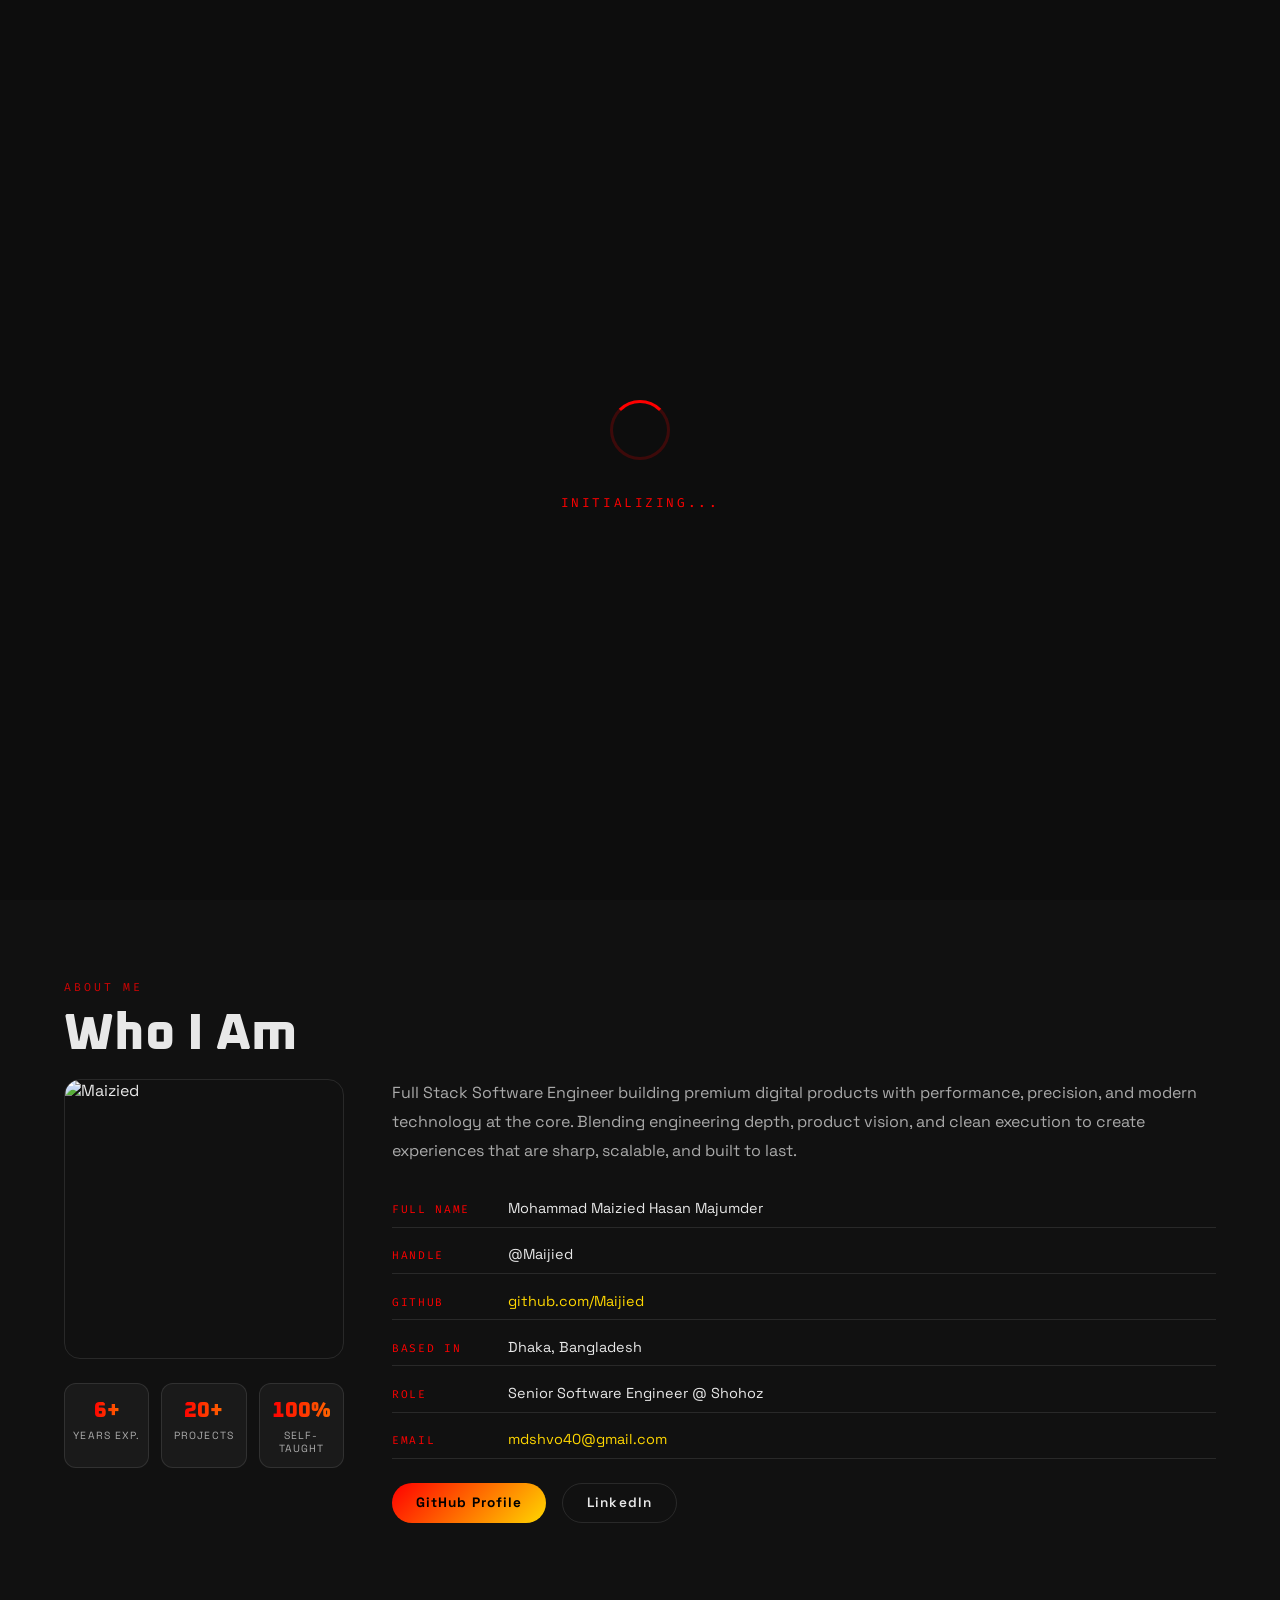
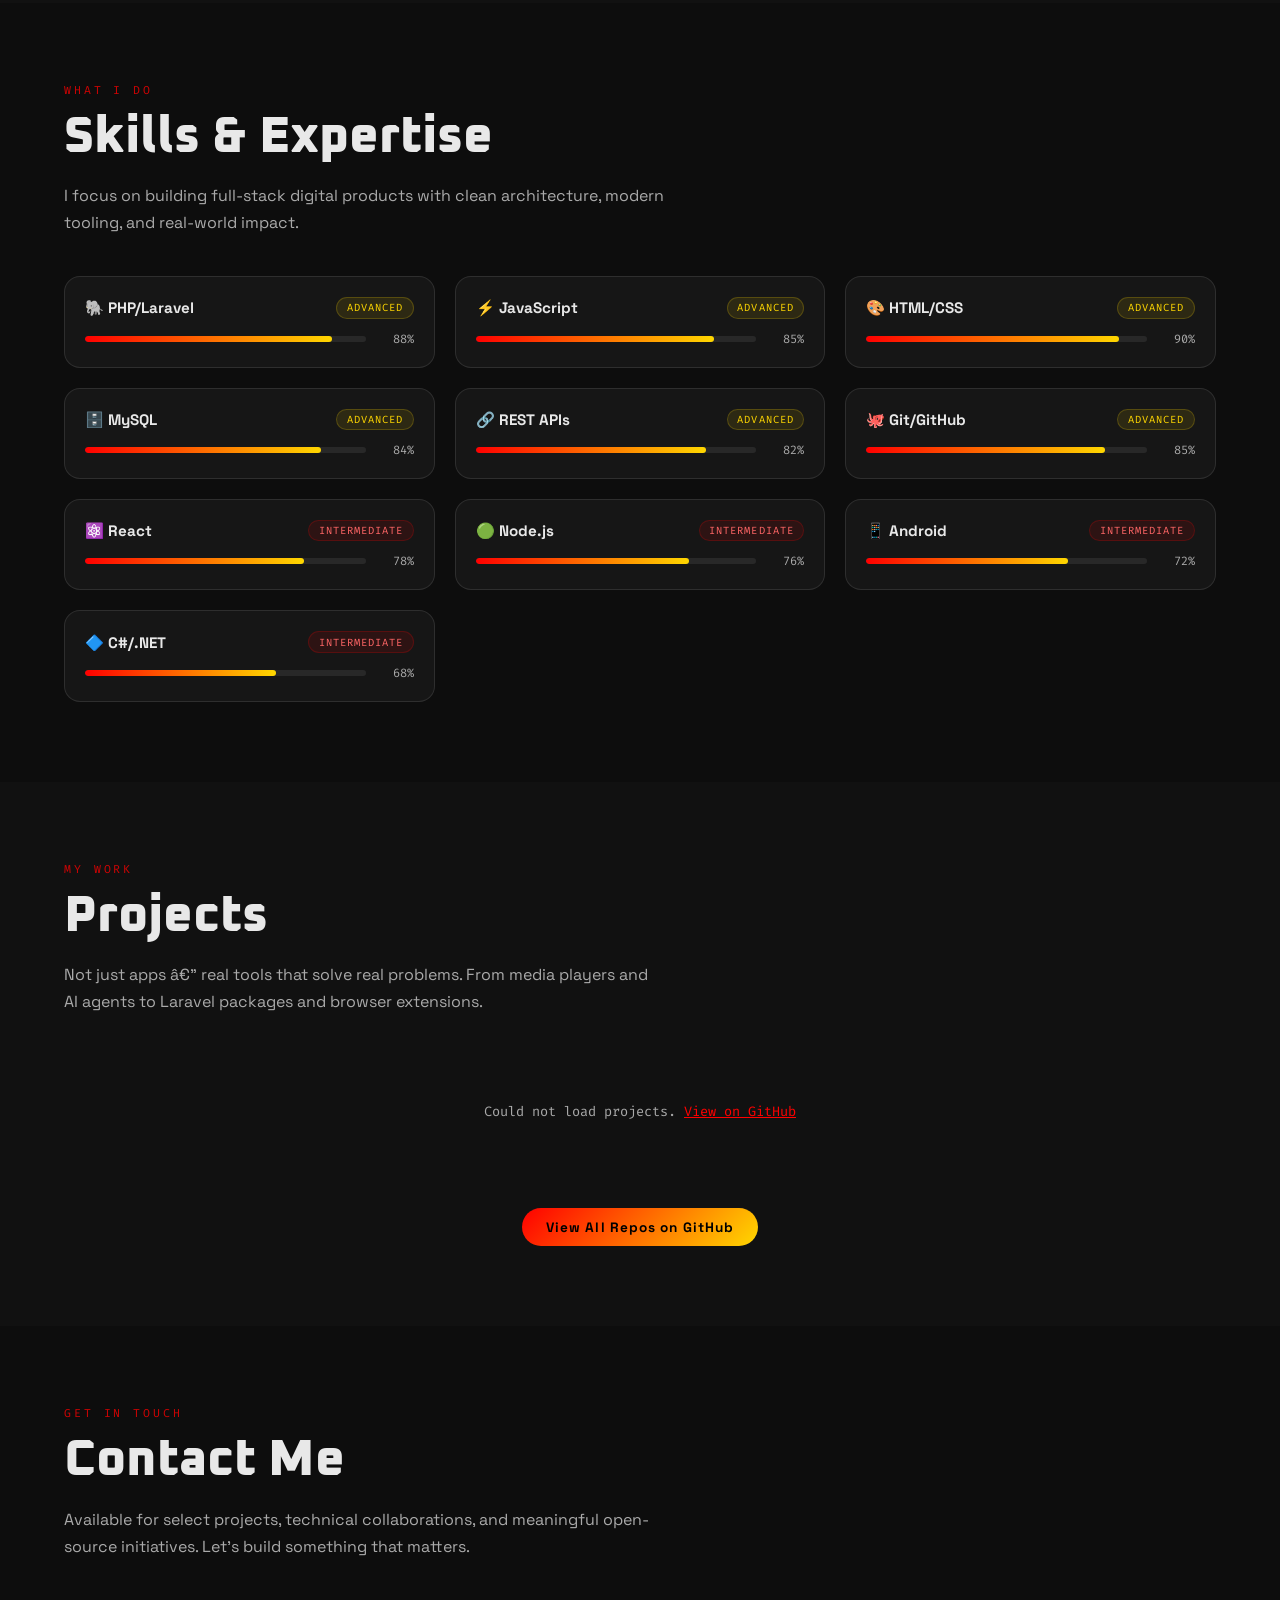
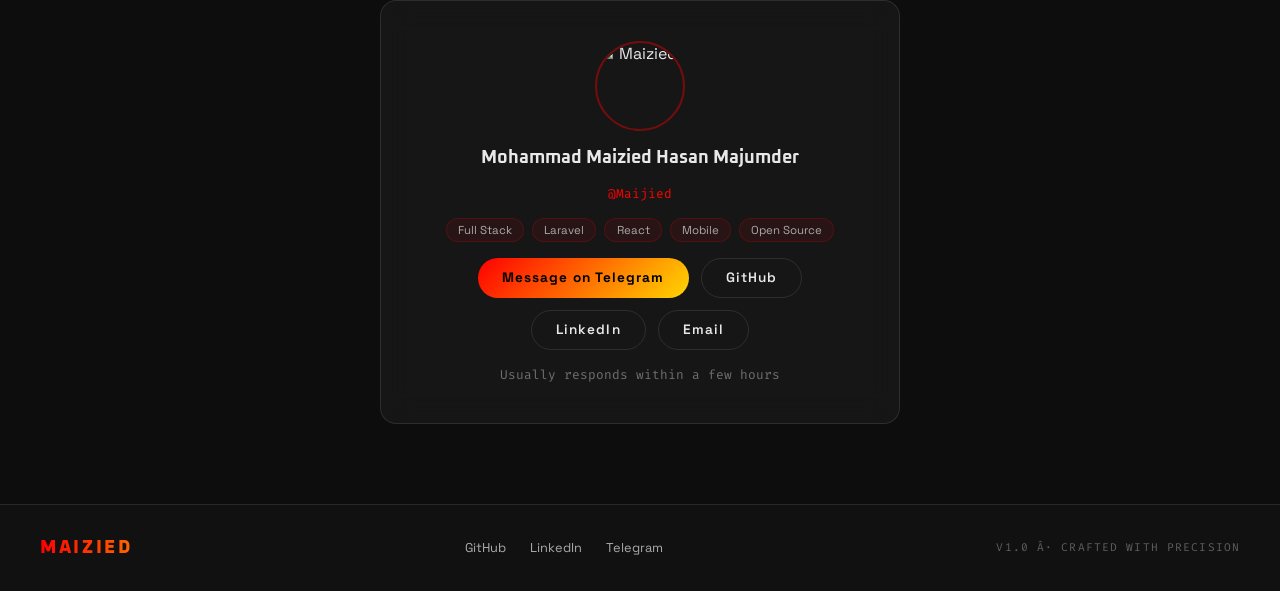
==== portfolio/index.html @ 8ee20d07 "feat: modern floating pill nav with active state, theme toggle and music button" ====
﻿<!DOCTYPE html>
<html lang="en">
<head>
  <meta charset="UTF-8"/>
  <meta name="viewport" content="width=device-width, initial-scale=1.0, maximum-scale=1, user-scalable=no"/>
  <title>Maizied â€” Full Stack Software Engineer</title>
  <link rel="icon" type="image/jpeg" href="./avatar.jpg"/>
  <link rel="preconnect" href="https://fonts.googleapis.com">
  <link rel="preconnect" href="https://fonts.gstatic.com" crossorigin>
  <link href="https://fonts.googleapis.com/css2?family=Space+Grotesk:wght@300..700&family=Fira+Code:wght@300..700&family=Oxanium:wght@200..800&display=swap" rel="stylesheet">
  <link rel="stylesheet" href="style.css">
</head>
<body>

<!-- Loading Screen -->
<div id="loading-screen">
  <div class="loader-content">
    <div id="loader-container"></div>
    <div class="loader-text">INITIALIZING...</div>
  </div>
</div>

<!-- Dot Cursor -->
<div id="dot-cursor"></div>

<!-- Particle Canvas -->
<canvas id="particle-canvas" style="position:fixed;inset:0;z-index:0;pointer-events:none;"></canvas>

<!-- CSS Dragon -->
<div id="css-dragon"></div>

<!-- Navigation -->
<nav id="main-nav">
  <div class="pill-nav">

    <!-- Theme toggle -->
    <button id="theme-toggle" class="pill-item pill-theme" title="Toggle theme">
      <svg id="moon-icon" width="14" height="14" viewBox="0 0 24 24" fill="none" stroke="currentColor" stroke-width="2"><path d="M21 12.79A9 9 0 1111.21 3 7 7 0 0021 12.79z"/></svg>
      <svg id="sun-icon" class="hidden" width="14" height="14" viewBox="0 0 24 24" fill="none" stroke="currentColor" stroke-width="2"><circle cx="12" cy="12" r="5"/><path d="M12 1v2M12 21v2M4.22 4.22l1.42 1.42M18.36 18.36l1.42 1.42M1 12h2M21 12h2M4.22 19.78l1.42-1.42M18.36 5.64l1.42-1.42"/></svg>
      <span class="pill-theme-label" id="theme-label">Midnight</span>
      <span class="pill-dot"></span>
    </button>

    <div class="pill-divider"></div>

    <!-- Nav links -->
    <a href="#home" class="pill-item pill-link active" data-section="home">
      <svg width="14" height="14" viewBox="0 0 24 24" fill="none" stroke="currentColor" stroke-width="2"><path d="M3 9l9-7 9 7v11a2 2 0 01-2 2H5a2 2 0 01-2-2z"/><polyline points="9 22 9 12 15 12 15 22"/></svg>
      Home
    </a>
    <a href="#about" class="pill-item pill-link" data-section="about">
      <svg width="14" height="14" viewBox="0 0 24 24" fill="none" stroke="currentColor" stroke-width="2"><path d="M20 21v-2a4 4 0 00-4-4H8a4 4 0 00-4 4v2"/><circle cx="12" cy="7" r="4"/></svg>
      About
    </a>
    <a href="#skills" class="pill-item pill-link" data-section="skills">
      <svg width="14" height="14" viewBox="0 0 24 24" fill="none" stroke="currentColor" stroke-width="2"><polyline points="16 18 22 12 16 6"/><polyline points="8 6 2 12 8 18"/></svg>
      Skills
    </a>
    <a href="#projects" class="pill-item pill-link" data-section="projects">
      <svg width="14" height="14" viewBox="0 0 24 24" fill="none" stroke="currentColor" stroke-width="2"><rect x="2" y="3" width="20" height="14" rx="2"/><path d="M8 21h8M12 17v4"/></svg>
      Work
    </a>
    <a href="#contact" class="pill-item pill-link" data-section="contact">
      <svg width="14" height="14" viewBox="0 0 24 24" fill="none" stroke="currentColor" stroke-width="2"><path d="M4 4h16c1.1 0 2 .9 2 2v12c0 1.1-.9 2-2 2H4c-1.1 0-2-.9-2-2V6c0-1.1.9-2 2-2z"/><polyline points="22,6 12,13 2,6"/></svg>
      Contact
    </a>

    <div class="pill-divider"></div>

    <!-- Music button -->
    <button class="pill-item pill-music" id="pill-music-btn" title="Music">
      <svg width="14" height="14" viewBox="0 0 24 24" fill="none" stroke="currentColor" stroke-width="2"><circle cx="12" cy="12" r="10"/><circle cx="12" cy="12" r="3"/><path d="M12 2v4M12 18v4M4.93 4.93l2.83 2.83M16.24 16.24l2.83 2.83M2 12h4M18 12h4M4.93 19.07l2.83-2.83M16.24 7.76l2.83-2.83"/></svg>
      Music
      <svg class="pill-chevron" width="12" height="12" viewBox="0 0 24 24" fill="none" stroke="currentColor" stroke-width="2"><polyline points="6 9 12 15 18 9"/></svg>
    </button>

  </div>

  <!-- Mobile hamburger (small screens only) -->
  <button id="mobile-menu-btn" class="hamburger" aria-label="Menu">
    <span></span><span></span><span></span>
  </button>

  <!-- Mobile Menu -->
  <div id="mobile-menu">
    <a href="#home"     class="mobile-link">Home</a>
    <a href="#about"    class="mobile-link">About</a>
    <a href="#skills"   class="mobile-link">Skills</a>
    <a href="#projects" class="mobile-link">Work</a>
    <a href="#contact"  class="mobile-link">Contact</a>
  </div>
</nav>

<!-- HERO -->
<section id="home" class="section-theme hero-section" data-theme="home">
  <div class="hero-inner">
    <div class="hero-left">
      <div class="avatar-wrap">
        <div id="real-snake-container" class="snake-container"></div>
        <img src="./avatar.jpg" alt="Maizied" class="avatar-img"/>
        <div class="avatar-ring"></div>
      </div>
    </div>
    <div class="hero-right">
      <div class="hero-badge">AVAILABLE FOR WORK</div>
      <h1 class="hero-name">Mohammad Maizied<br/><span class="red-gold-gradient">Hasan Majumder</span></h1>
      <p class="hero-tagline">Full Stack Software Engineer crafting bold, modern apps with sharp logic, clean code, and next-gen tech.</p>
      <p class="hero-typing">I specialize in <span id="typing-skill" class="red-gold-gradient"></span></p>
      <div class="hero-btns">
        <a href="#projects" class="btn-primary">View My Work</a>
        <a href="#contact" class="btn-secondary">Contact Me</a>
      </div>
      <div id="social-container" class="social-row">
        <a href="https://github.com/Maijied" target="_blank" class="social-icon-btn" title="GitHub">
          <svg xmlns="http://www.w3.org/2000/svg" width="22" height="22" viewBox="0 0 24 24" fill="#ffffff"><path d="M12 0c-6.626 0-12 5.373-12 12 0 5.302 3.438 9.8 8.207 11.387.599.111.793-.261.793-.577v-2.234c-3.338.726-4.033-1.416-4.033-1.416-.546-1.387-1.333-1.756-1.333-1.756-1.089-.745.083-.729.083-.729 1.205.084 1.839 1.237 1.839 1.237 1.07 1.834 2.807 1.304 3.492.997.107-.775.418-1.305.762-1.604-2.665-.305-5.467-1.334-5.467-5.931 0-1.311.469-2.381 1.236-3.221-.124-.303-.535-1.524.117-3.176 0 0 1.008-.322 3.301 1.23.957-.266 1.983-.399 3.003-.404 1.02.005 2.047.138 3.006.404 2.291-1.552 3.297-1.23 3.297-1.23.653 1.653.242 2.874.118 3.176.77.84 1.235 1.911 1.235 3.221 0 4.609-2.807 5.624-5.479 5.921.43.372.823 1.102.823 2.222v3.293c0 .319.192.694.801.576 4.765-1.589 8.199-6.086 8.199-11.386 0-6.627-5.373-12-12-12z"/></svg>
        </a>
        <a href="https://www.linkedin.com/in/maizied/" target="_blank" class="social-icon-btn" title="LinkedIn">
          <svg xmlns="http://www.w3.org/2000/svg" width="22" height="22" viewBox="0 0 24 24" fill="#ffffff"><path d="M20.447 20.452h-3.554v-5.569c0-1.328-.027-3.037-1.852-3.037-1.853 0-2.136 1.445-2.136 2.939v5.667H9.351V9h3.414v1.561h.046c.477-.9 1.637-1.85 3.37-1.85 3.601 0 4.267 2.37 4.267 5.455v6.286zM5.337 7.433a2.062 2.062 0 01-2.063-2.065 2.064 2.064 0 112.063 2.065zm1.782 13.019H3.555V9h3.564v11.452zM22.225 0H1.771C.792 0 0 .774 0 1.729v20.542C0 23.227.792 24 1.771 24h20.451C23.2 24 24 23.227 24 22.271V1.729C24 .774 23.2 0 22.222 0h.003z"/></svg>
        </a>
        <a href="https://t.me/maizied" target="_blank" class="social-icon-btn" title="Telegram">
          <svg xmlns="http://www.w3.org/2000/svg" width="22" height="22" viewBox="0 0 24 24" fill="#ffffff"><path d="M11.944 0A12 12 0 0 0 0 12a12 12 0 0 0 12 12 12 12 0 0 0 12-12A12 12 0 0 0 12 0a12 12 0 0 0-.056 0zm4.962 7.224c.1-.002.321.023.465.14a.506.506 0 0 1 .171.325c.016.093.036.306.02.472-.18 1.898-.962 6.502-1.36 8.627-.168.9-.499 1.201-.82 1.23-.696.065-1.225-.46-1.9-.902-1.056-.693-1.653-1.124-2.678-1.8-1.185-.78-.417-1.21.258-1.91.177-.184 3.247-2.977 3.307-3.23.007-.032.014-.15-.056-.212s-.174-.041-.249-.024c-.106.024-1.793 1.14-5.061 3.345-.48.33-.913.49-1.302.48-.428-.008-1.252-.241-1.865-.44-.752-.245-1.349-.374-1.297-.789.027-.216.325-.437.893-.663 3.498-1.524 5.83-2.529 6.998-3.014 3.332-1.386 4.025-1.627 4.476-1.635z"/></svg>
        </a>
        <a href="mailto:mdshvo40@gmail.com" class="social-icon-btn" title="Email">
          <svg xmlns="http://www.w3.org/2000/svg" width="22" height="22" viewBox="0 0 24 24" fill="#ffffff"><path d="M24 5.457v13.909c0 .904-.732 1.636-1.636 1.636h-3.819V11.73L12 16.64l-6.545-4.91v9.273H1.636A1.636 1.636 0 0 1 0 19.366V5.457c0-2.023 2.309-3.178 3.927-1.964L5.455 4.64 12 9.548l6.545-4.91 1.528-1.145C21.69 2.28 24 3.434 24 5.457z"/></svg>
        </a>
      </div>
    </div>
  </div>
  <div class="hero-quote">
    <span class="quote-mark">"</span>Code is the language of tomorrow. Every line I write helps shape what comes next.<span class="quote-mark">"</span>
  </div>
</section>

<!-- ABOUT -->
<section id="about" class="section-theme about-section" data-theme="about">
  <div class="section-inner">
    <div class="section-label">ABOUT ME</div>
    <h2 class="section-title">Who I Am</h2>
    <div class="about-grid">
      <div class="about-img-col">
        <img src="./avatar.jpg" alt="Maizied" class="about-img"/>
        <div class="about-stats">
          <div class="stat-item"><span class="stat-num red-gold-gradient">6+</span><span class="stat-label">Years Exp.</span></div>
          <div class="stat-item"><span class="stat-num red-gold-gradient">20+</span><span class="stat-label">Projects</span></div>
          <div class="stat-item"><span class="stat-num red-gold-gradient">100%</span><span class="stat-label">Self-Taught</span></div>
        </div>
      </div>
      <div class="about-text-col">
        <p class="about-bio">Full Stack Software Engineer building premium digital products with performance, precision, and modern technology at the core. Blending engineering depth, product vision, and clean execution to create experiences that are sharp, scalable, and built to last.</p>
        <div class="about-details">
          <div class="detail-row"><span class="detail-label">FULL NAME</span><span class="detail-val">Mohammad Maizied Hasan Majumder</span></div>
          <div class="detail-row"><span class="detail-label">HANDLE</span><span class="detail-val">@Maijied</span></div>
          <div class="detail-row"><span class="detail-label">GITHUB</span><a href="https://github.com/Maijied" target="_blank" class="detail-link">github.com/Maijied</a></div>
          <div class="detail-row"><span class="detail-label">BASED IN</span><span class="detail-val">Dhaka, Bangladesh</span></div>
          <div class="detail-row"><span class="detail-label">ROLE</span><span class="detail-val">Senior Software Engineer @ Shohoz</span></div>
          <div class="detail-row"><span class="detail-label">EMAIL</span><a href="mailto:mdshvo40@gmail.com" class="detail-link">mdshvo40@gmail.com</a></div>
        </div>
        <div class="about-cta-row">
          <a href="https://github.com/Maijied" target="_blank" class="btn-primary">GitHub Profile</a>
          <a href="https://www.linkedin.com/in/maizied/" target="_blank" class="btn-secondary">LinkedIn</a>
        </div>
      </div>
    </div>
  </div>
</section>

<!-- SKILLS -->
<section id="skills" class="section-theme skills-section" data-theme="skills">
  <div class="section-inner">
    <div class="section-label">WHAT I DO</div>
    <h2 class="section-title">Skills &amp; Expertise</h2>
    <p class="section-sub">I focus on building full-stack digital products with clean architecture, modern tooling, and real-world impact.</p>
    <div class="skills-grid" id="skills-grid"></div>
  </div>
</section>

<!-- PROJECTS -->
<section id="projects" class="section-theme projects-section" data-theme="projects">
  <div class="section-inner">
    <div class="section-label">MY WORK</div>
    <h2 class="section-title">Projects</h2>
    <p class="section-sub">Not just apps â€” real tools that solve real problems. From media players and AI agents to Laravel packages and browser extensions.</p>
    <div class="projects-grid" id="projects-grid"></div>
    <div style="text-align:center;margin-top:2.5rem;">
      <a href="https://github.com/Maijied?tab=repositories" target="_blank" class="btn-primary">View All Repos on GitHub</a>
    </div>
  </div>
</section>

<!-- CONTACT -->
<section id="contact" class="section-theme contact-section" data-theme="contact">
  <div class="section-inner">
    <div class="section-label">GET IN TOUCH</div>
    <h2 class="section-title">Contact Me</h2>
    <p class="section-sub">Available for select projects, technical collaborations, and meaningful open-source initiatives. Let's build something that matters.</p>
    <div class="contact-card glass">
      <img src="./avatar.jpg" alt="Maizied" class="contact-avatar"/>
      <h3 class="contact-name">Mohammad Maizied Hasan Majumder</h3>
      <p class="contact-handle">@Maijied</p>
      <div class="contact-tags">
        <span class="tag">Full Stack</span>
        <span class="tag">Laravel</span>
        <span class="tag">React</span>
        <span class="tag">Mobile</span>
        <span class="tag">Open Source</span>
      </div>
      <div class="contact-links">
        <a href="https://t.me/maizied" target="_blank" class="btn-primary">Message on Telegram</a>
        <a href="https://github.com/Maijied" target="_blank" class="btn-secondary">GitHub</a>
        <a href="https://www.linkedin.com/in/maizied/" target="_blank" class="btn-secondary">LinkedIn</a>
        <a href="mailto:mdshvo40@gmail.com" class="btn-secondary">Email</a>
      </div>
      <p class="contact-note">Usually responds within a few hours</p>
    </div>
  </div>
</section>

<!-- Footer -->
<footer class="site-footer">
  <div class="footer-inner">
    <span class="footer-brand red-gold-gradient">MAIZIED</span>
    <div class="footer-links">
      <a href="https://github.com/Maijied" target="_blank">GitHub</a>
      <a href="https://www.linkedin.com/in/maizied/" target="_blank">LinkedIn</a>
      <a href="https://t.me/maizied" target="_blank">Telegram</a>
    </div>
    <span class="footer-copy">V1.0 Â· CRAFTED WITH PRECISION</span>
  </div>
</footer>

<!-- Toast -->
<div id="toast" style="position:fixed;bottom:2rem;left:50%;transform:translate(-50%,20px);background:#1a1a1a;color:#fff;padding:.75rem 1.5rem;border-radius:999px;font-size:.85rem;opacity:0;transition:all .3s;z-index:9999;border:1px solid rgba(255,0,0,.3);">Copied!</div>

<!-- Music Float Button -->
<button id="musicFloatBtn" class="music-float-btn" style="display:none;" title="Music">
  <div class="music-pulse-ring"></div>
  <svg class="music-icon" fill="none" stroke="currentColor" viewBox="0 0 24 24"><path stroke-linecap="round" stroke-linejoin="round" stroke-width="2" d="M9 19V6l12-3v13M9 19c0 1.105-1.343 2-3 2s-3-.895-3-2 1.343-2 3-2 3 .895 3 2zm12-3c0 1.105-1.343 2-3 2s-3-.895-3-2 1.343-2 3-2 3 .895 3 2zM9 10l12-3"/></svg>
</button>

<!-- Music Widget -->
<div id="musicWidget" class="music-widget hidden">
  <div class="music-widget-header">
    <span class="music-widget-title">NOW PLAYING</span>
    <button id="closeMusicWidget" class="music-close-btn">âœ•</button>
  </div>
  <div class="music-disc-container">
    <div class="music-disc">
      <div class="music-disc-inner">
        <svg class="music-disc-icon" fill="none" stroke="currentColor" viewBox="0 0 24 24"><path stroke-linecap="round" stroke-linejoin="round" stroke-width="2" d="M9 19V6l12-3v13M9 19c0 1.105-1.343 2-3 2s-3-.895-3-2 1.343-2 3-2 3 .895 3 2zm12-3c0 1.105-1.343 2-3 2s-3-.895-3-2 1.343-2 3-2 3 .895 3 2zM9 10l12-3"/></svg>
      </div>
    </div>
    <div class="music-disc-shine"></div>
  </div>
  <div class="music-track-info">
    <div class="music-track-name" id="trackName">Loading...</div>
    <div class="music-track-time">
      <span id="currentTime">0:00</span>
      <span class="music-time-sep">/</span>
      <span id="totalTime">0:00</span>
      <span class="music-remaining" id="remainingTime">-0:00</span>
    </div>
  </div>
  <div class="music-progress-container">
    <div class="music-progress-bar">
      <div class="music-progress-fill" id="progressFill"></div>
      <input type="range" class="music-progress-slider" id="progressSlider" min="0" max="100" value="0"/>
    </div>
  </div>
  <div class="music-controls">
    <button class="music-control-btn" id="prevBtn">
      <svg fill="none" stroke="currentColor" viewBox="0 0 24 24"><path stroke-linecap="round" stroke-linejoin="round" stroke-width="2" d="M11 19l-7-7 7-7m8 14l-7-7 7-7"/></svg>
    </button>
    <button class="music-control-btn music-play-btn" id="playPauseBtn">
      <svg class="play-icon" fill="currentColor" viewBox="0 0 24 24"><path d="M8 5v14l11-7z"/></svg>
      <svg class="pause-icon hidden" fill="currentColor" viewBox="0 0 24 24"><path d="M6 19h4V5H6v14zm8-14v14h4V5h-4z"/></svg>
    </button>
    <button class="music-control-btn" id="nextBtn">
      <svg fill="none" stroke="currentColor" viewBox="0 0 24 24"><path stroke-linecap="round" stroke-linejoin="round" stroke-width="2" d="M13 5l7 7-7 7M5 5l7 7-7 7"/></svg>
    </button>
  </div>
  <div class="music-extra-controls">
    <div class="music-volume-container">
      <button class="music-volume-btn" id="volumeBtn">
        <svg class="volume-high" fill="none" stroke="currentColor" viewBox="0 0 24 24"><path stroke-linecap="round" stroke-linejoin="round" stroke-width="2" d="M15.536 8.464a5 5 0 010 7.072M12 6v12m-3.536-9.536a5 5 0 000 7.072M5 12H3"/></svg>
        <svg class="volume-low hidden" fill="none" stroke="currentColor" viewBox="0 0 24 24"><path stroke-linecap="round" stroke-linejoin="round" stroke-width="2" d="M11 5L6 9H2v6h4l5 4V5z"/></svg>
        <svg class="volume-mute hidden" fill="none" stroke="currentColor" viewBox="0 0 24 24"><path stroke-linecap="round" stroke-linejoin="round" stroke-width="2" d="M5.586 15H4a1 1 0 01-1-1v-4a1 1 0 011-1h1.586l4.707-4.707C10.923 3.663 12 4.109 12 5v14c0 .891-1.077 1.337-1.707.707L5.586 15z"/><path stroke-linecap="round" stroke-linejoin="round" stroke-width="2" d="M17 14l2-2m0 0l2-2m-2 2l-2-2m2 2l2 2"/></svg>
      </button>
      <div class="music-volume-slider-container">
        <input type="range" class="music-volume-slider" id="volumeSlider" min="0" max="100" value="70"/>
        <span class="music-volume-value" id="volumeValue">70%</span>
      </div>
    </div>
    <div class="music-equalizer">
      <div class="eq-bar"></div><div class="eq-bar"></div><div class="eq-bar"></div><div class="eq-bar"></div><div class="eq-bar"></div>
    </div>
  </div>
</div>

<script src="script.js"></script>
</body>
</html>
---- portfolio/style.css ----
﻿/* ===== CSS RESET & ROOT VARIABLES ===== */
*, *::before, *::after { box-sizing: border-box; margin: 0; padding: 0; }
html { scroll-behavior: smooth; font-size: 16px; }
body {
  font-family: 'Space Grotesk', sans-serif;
  background: #0d0d0d;
  color: #e8e8e8;
  overflow-x: hidden;
  cursor: none;
  transition: background 0.4s, color 0.4s;
}
body.light-theme {
  background: #f5f5f5;
  color: #111;
}
:root {
  --bg: #0d0d0d;
  --bg2: #111;
  --bg3: #161616;
  --card: rgba(255,255,255,0.04);
  --border: rgba(255,255,255,0.08);
  --text: #e8e8e8;
  --text2: #aaa;
  --red: #ff0000;
  --gold: #ffd700;
  --accent: #ff4444;
  --nav-h: 64px;
  --radius: 16px;
  --glass-bg: rgba(255,255,255,0.04);
  --glass-border: rgba(255,255,255,0.1);
}
body.light-theme {
  --bg: #f5f5f5;
  --bg2: #ebebeb;
  --bg3: #e0e0e0;
  --card: rgba(0,0,0,0.04);
  --border: rgba(0,0,0,0.1);
  --text: #111;
  --text2: #555;
  --glass-bg: rgba(255,255,255,0.6);
  --glass-border: rgba(0,0,0,0.1);
}

/* ===== SCROLLBAR ===== */
::-webkit-scrollbar { width: 6px; }
::-webkit-scrollbar-track { background: var(--bg); }
::-webkit-scrollbar-thumb { background: linear-gradient(#ff0000, #ffd700); border-radius: 3px; }

/* ===== ANIMATIONS ===== */
@keyframes pulse { 0%,100%{transform:scale(1);opacity:1} 50%{transform:scale(1.08);opacity:.8} }
@keyframes spin { to{transform:rotate(360deg)} }
@keyframes float { 0%,100%{transform:translateY(0)} 50%{transform:translateY(-12px)} }
@keyframes glow { 0%,100%{box-shadow:0 0 8px #ff0000,0 0 20px #ff000044} 50%{box-shadow:0 0 20px #ffd700,0 0 40px #ffd70066} }
@keyframes marquee { from{transform:translateX(0)} to{transform:translateX(-50%)} }
@keyframes burn-flicker { 0%,100%{opacity:1;text-shadow:0 0 8px #ff0000,0 0 20px #ffd700} 50%{opacity:.85;text-shadow:0 0 16px #ff4400,0 0 32px #ff000088} }
@keyframes wave { 0%,100%{transform:scaleY(0.4)} 50%{transform:scaleY(1)} }
@keyframes eq-bars { 0%,100%{height:4px} 50%{height:18px} }
@keyframes fadeInUp { from{opacity:0;transform:translateY(30px)} to{opacity:1;transform:translateY(0)} }
@keyframes fadeIn { from{opacity:0} to{opacity:1} }
@keyframes ringRotate { to{transform:rotate(360deg)} }
@keyframes snakePulse { 0%,100%{opacity:.9} 50%{opacity:.5} }
@keyframes dragonWave { 0%,100%{transform:scaleY(1)} 50%{transform:scaleY(1.3)} }
@keyframes shimmer { 0%{background-position:-200% center} 100%{background-position:200% center} }
@keyframes borderGlow { 0%,100%{border-color:rgba(255,0,0,.4)} 50%{border-color:rgba(255,215,0,.6)} }
@keyframes loadSpin { to{transform:rotate(360deg)} }
@keyframes loadPulse { 0%,100%{transform:scale(1);opacity:1} 50%{transform:scale(1.2);opacity:.6} }
@keyframes loadBar { 0%{width:0} 100%{width:100%} }
@keyframes loadDots { 0%,80%,100%{transform:scale(0)} 40%{transform:scale(1)} }
@keyframes cursorPulse { 0%,100%{transform:translate(-50%,-50%) scale(1)} 50%{transform:translate(-50%,-50%) scale(1.4)} }

/* ===== GRADIENT TEXT ===== */
.red-gold-gradient {
  background: linear-gradient(90deg, #ff0000, #ff6600, #ffd700);
  -webkit-background-clip: text;
  -webkit-text-fill-color: transparent;
  background-clip: text;
  background-size: 200% auto;
  animation: shimmer 3s linear infinite;
}

/* ===== GLASS ===== */
.glass {
  background: var(--glass-bg);
  border: 1px solid var(--glass-border);
  backdrop-filter: blur(16px);
  -webkit-backdrop-filter: blur(16px);
  border-radius: var(--radius);
}

/* ===== BUTTONS ===== */
.btn-primary {
  display: inline-flex;
  align-items: center;
  gap: .5rem;
  padding: .65rem 1.5rem;
  background: linear-gradient(135deg, #ff0000, #ffd700);
  color: #000;
  font-weight: 700;
  font-size: .85rem;
  letter-spacing: .08em;
  border-radius: 999px;
  text-decoration: none;
  border: none;
  cursor: none;
  transition: transform .2s, box-shadow .2s;
}
.btn-primary:hover { transform: translateY(-2px); box-shadow: 0 8px 24px rgba(255,0,0,.4); }
.btn-secondary {
  display: inline-flex;
  align-items: center;
  gap: .5rem;
  padding: .65rem 1.5rem;
  background: transparent;
  color: var(--text);
  font-weight: 600;
  font-size: .85rem;
  letter-spacing: .08em;
  border-radius: 999px;
  text-decoration: none;
  border: 1px solid var(--glass-border);
  cursor: none;
  transition: transform .2s, border-color .2s, background .2s;
}
.btn-secondary:hover { transform: translateY(-2px); border-color: #ff0000; background: rgba(255,0,0,.08); }


/* ===== LOADING SCREEN ===== */
#loading-screen {
  position: fixed; inset: 0; z-index: 99999;
  background: #0d0d0d;
  display: flex; align-items: center; justify-content: center;
  flex-direction: column;
  transition: opacity .5s, visibility .5s;
}
#loading-screen.hidden { opacity: 0; visibility: hidden; pointer-events: none; }
.loader-content { display: flex; flex-direction: column; align-items: center; gap: 1.5rem; }
.loader-text {
  font-family: 'Fira Code', monospace;
  font-size: .8rem;
  letter-spacing: .2em;
  color: #ff0000;
  animation: burn-flicker 1.5s ease-in-out infinite;
}
#loader-container { display: flex; align-items: center; justify-content: center; min-height: 80px; }
.loader-ring {
  width: 60px; height: 60px;
  border: 3px solid rgba(255,0,0,.2);
  border-top-color: #ff0000;
  border-radius: 50%;
  animation: loadSpin .8s linear infinite;
}
.loader-pulse {
  width: 50px; height: 50px;
  background: linear-gradient(135deg, #ff0000, #ffd700);
  border-radius: 50%;
  animation: loadPulse 1s ease-in-out infinite;
}
.loader-bar-wrap { width: 200px; height: 4px; background: rgba(255,255,255,.1); border-radius: 2px; overflow: hidden; }
.loader-bar { height: 100%; background: linear-gradient(90deg, #ff0000, #ffd700); animation: loadBar 2s ease-in-out forwards; }
.loader-dots { display: flex; gap: .5rem; }
.loader-dot {
  width: 12px; height: 12px;
  background: linear-gradient(135deg, #ff0000, #ffd700);
  border-radius: 50%;
  animation: loadDots 1.4s ease-in-out infinite;
}
.loader-dot:nth-child(2) { animation-delay: .16s; }
.loader-dot:nth-child(3) { animation-delay: .32s; }

/* ===== DOT CURSOR ===== */
#dot-cursor {
  position: fixed;
  width: 12px; height: 12px;
  background: linear-gradient(135deg, #ff0000, #ffd700);
  border-radius: 50%;
  pointer-events: none;
  z-index: 99998;
  transform: translate(-50%, -50%);
  transition: transform .1s, width .2s, height .2s, background .2s;
  mix-blend-mode: screen;
}
#dot-cursor.cursor-hover {
  width: 24px; height: 24px;
  background: rgba(255,215,0,.6);
  animation: cursorPulse .6s ease-in-out infinite;
}

/* ===== NAVIGATION ===== */
nav#main-nav {
  position: fixed; top: 1.2rem; left: 0; right: 0;
  z-index: 1000;
  display: flex; justify-content: center; align-items: center;
  pointer-events: none;
  transition: transform .3s;
}
nav#main-nav.nav-hidden { transform: translateY(-120%); }

/* Pill container */
.pill-nav {
  pointer-events: all;
  display: flex; align-items: center; gap: .25rem;
  background: rgba(10, 12, 20, 0.82);
  border: 1px solid rgba(255,255,255,.1);
  border-radius: 999px;
  padding: .35rem .5rem;
  backdrop-filter: blur(24px);
  -webkit-backdrop-filter: blur(24px);
  box-shadow: 0 8px 32px rgba(0,0,0,.5), 0 0 0 1px rgba(255,255,255,.04) inset;
}
body.light-theme .pill-nav {
  background: rgba(240,242,250,.88);
  border-color: rgba(0,0,0,.1);
  box-shadow: 0 8px 32px rgba(0,0,0,.15);
}

/* Generic pill item */
.pill-item {
  display: flex; align-items: center; gap: .4rem;
  padding: .42rem .85rem;
  border-radius: 999px;
  font-size: .8rem;
  font-weight: 600;
  letter-spacing: .02em;
  color: rgba(255,255,255,.55);
  background: none;
  border: none;
  cursor: none;
  text-decoration: none;
  transition: color .2s, background .2s;
  white-space: nowrap;
}
body.light-theme .pill-item { color: rgba(0,0,0,.5); }
.pill-item:hover { color: #fff; background: rgba(255,255,255,.07); }
body.light-theme .pill-item:hover { color: #111; background: rgba(0,0,0,.06); }

/* Active nav link */
.pill-link.active {
  background: #2563eb;
  color: #fff !important;
  box-shadow: 0 2px 12px rgba(37,99,235,.5);
}
.pill-link.active svg { stroke: #fff; }

/* Theme button */
.pill-theme {
  gap: .45rem;
  color: rgba(255,255,255,.7);
}
body.light-theme .pill-theme { color: rgba(0,0,0,.6); }
.pill-theme-label {
  font-size: .78rem;
  font-weight: 600;
}
.pill-dot {
  width: 6px; height: 6px;
  border-radius: 50%;
  background: #22c55e;
  box-shadow: 0 0 6px #22c55e;
  flex-shrink: 0;
}

/* Music button */
.pill-music {
  color: rgba(255,255,255,.7);
  gap: .4rem;
}
body.light-theme .pill-music { color: rgba(0,0,0,.6); }
.pill-music svg:first-child { animation: spin 4s linear infinite; }
.pill-chevron { opacity: .5; }

/* Divider */
.pill-divider {
  width: 1px; height: 20px;
  background: rgba(255,255,255,.12);
  margin: 0 .15rem;
  flex-shrink: 0;
}
body.light-theme .pill-divider { background: rgba(0,0,0,.12); }

/* Mobile hamburger — hidden on desktop */
.hamburger { display: none; }

/* Mobile menu */
#mobile-menu {
  display: none;
  flex-direction: column;
  position: fixed; top: 0; left: 0; right: 0;
  background: rgba(10,12,20,.97);
  border-bottom: 1px solid rgba(255,255,255,.08);
  padding: 4.5rem 1.5rem 1.5rem;
  gap: .25rem;
  z-index: 999;
}
#mobile-menu.open { display: flex; }
.mobile-link {
  padding: .75rem 1rem;
  font-size: .95rem;
  font-weight: 600;
  color: rgba(255,255,255,.6);
  text-decoration: none;
  border-radius: 10px;
  transition: color .2s, background .2s;
  cursor: none;
}
.mobile-link:hover { color: #fff; background: rgba(255,255,255,.06); }

/* Responsive */
@media (max-width: 640px) {
  .pill-nav { display: none; }
  .hamburger {
    display: flex;
    position: fixed; top: 1rem; right: 1rem;
    z-index: 1001;
    flex-direction: column; gap: 5px;
    background: rgba(10,12,20,.85);
    border: 1px solid rgba(255,255,255,.1);
    border-radius: 10px;
    padding: .6rem;
    pointer-events: all;
    cursor: none;
  }
  .hamburger span {
    display: block; width: 20px; height: 2px;
    background: #fff; border-radius: 2px;
    transition: transform .3s, opacity .3s;
  }
}


/* ===== SECTION COMMON ===== */
.section-inner {
  max-width: 1200px; margin: 0 auto;
  padding: 5rem 1.5rem;
}
.section-label {
  font-family: 'Fira Code', monospace;
  font-size: .72rem;
  letter-spacing: .25em;
  color: #ff0000;
  margin-bottom: .75rem;
  opacity: .8;
}
.section-title {
  font-family: 'Oxanium', sans-serif;
  font-size: clamp(2rem, 5vw, 3.2rem);
  font-weight: 800;
  line-height: 1.1;
  margin-bottom: 1rem;
  color: var(--text);
}
.section-sub {
  font-size: 1rem;
  color: var(--text2);
  max-width: 600px;
  line-height: 1.7;
  margin-bottom: 2.5rem;
}
.section-theme { position: relative; z-index: 1; }

/* ===== HERO ===== */
.hero-section {
  min-height: 100vh;
  display: flex; flex-direction: column;
  align-items: center; justify-content: center;
  padding-top: 5rem;
  padding-bottom: 2rem;
}
.hero-inner {
  max-width: 1200px; width: 100%;
  margin: 0 auto;
  padding: 2rem 1.5rem;
  display: flex;
  align-items: center;
  gap: 4rem;
}
.hero-left { flex-shrink: 0; }
.hero-right { flex: 1; }
.avatar-wrap {
  position: relative;
  width: 200px; height: 200px;
  display: flex; align-items: center; justify-content: center;
}
.avatar-img {
  width: 160px; height: 160px;
  border-radius: 50%;
  object-fit: cover;
  position: relative; z-index: 2;
  border: 3px solid rgba(255,0,0,.4);
  animation: glow 3s ease-in-out infinite;
}
.avatar-ring {
  position: absolute; inset: 0;
  border-radius: 50%;
  border: 2px solid transparent;
  border-top-color: #ff0000;
  border-right-color: #ffd700;
  animation: ringRotate 3s linear infinite;
}
.snake-container {
  position: absolute; inset: 0;
  border-radius: 50%;
  z-index: 3;
  pointer-events: none;
}
.snake-body {
  position: absolute;
  width: 10px; height: 10px;
  border-radius: 50%;
  background: linear-gradient(135deg, #ff0000, #ffd700);
  transform: translate(-50%, -50%);
  animation: snakePulse 1.5s ease-in-out infinite;
}
.hero-badge {
  display: inline-block;
  font-family: 'Fira Code', monospace;
  font-size: .7rem;
  letter-spacing: .2em;
  color: #ffd700;
  border: 1px solid rgba(255,215,0,.3);
  padding: .3rem .8rem;
  border-radius: 999px;
  margin-bottom: 1rem;
  background: rgba(255,215,0,.06);
  animation: pulse 2s ease-in-out infinite;
}
.hero-name {
  font-family: 'Oxanium', sans-serif;
  font-size: clamp(2.2rem, 5vw, 3.8rem);
  font-weight: 800;
  line-height: 1.1;
  margin-bottom: 1rem;
  color: var(--text);
}
.hero-tagline {
  font-size: 1rem;
  color: var(--text2);
  line-height: 1.7;
  max-width: 520px;
  margin-bottom: 1rem;
}
.hero-typing {
  font-size: .95rem;
  color: var(--text2);
  margin-bottom: 1.5rem;
  font-family: 'Fira Code', monospace;
}
#typing-skill::after {
  content: '|';
  animation: pulse .7s step-end infinite;
  color: #ff0000;
}
.hero-btns { display: flex; gap: 1rem; flex-wrap: wrap; margin-bottom: 1.5rem; }
.social-row { display: flex; gap: .75rem; flex-wrap: wrap; }
.social-icon-btn {
  width: 44px; height: 44px;
  border-radius: 50%;
  background: var(--glass-bg);
  border: 1px solid var(--glass-border);
  display: flex; align-items: center; justify-content: center;
  text-decoration: none;
  transition: transform .2s, border-color .2s, background .2s;
  cursor: none;
}
.social-icon-btn:hover { transform: translateY(-3px); border-color: #ff0000; background: rgba(255,0,0,.1); }
.hero-quote {
  width: 100%;
  max-width: 1200px;
  margin: 0 auto;
  padding: 1.5rem;
  text-align: center;
  font-style: italic;
  color: var(--text2);
  font-size: .9rem;
  opacity: .7;
}
.quote-mark { color: #ff0000; font-size: 1.4rem; font-style: normal; }


/* ===== ABOUT ===== */
.about-section { background: var(--bg2); }
.about-grid {
  display: grid;
  grid-template-columns: 280px 1fr;
  gap: 3rem;
  align-items: start;
}
.about-img-col { display: flex; flex-direction: column; gap: 1.5rem; }
.about-img {
  width: 100%; border-radius: var(--radius);
  object-fit: cover; aspect-ratio: 1;
  border: 1px solid var(--glass-border);
  animation: glow 4s ease-in-out infinite;
}
.about-stats {
  display: grid; grid-template-columns: repeat(3, 1fr);
  gap: .75rem;
}
.stat-item {
  display: flex; flex-direction: column; align-items: center;
  gap: .25rem;
  padding: .75rem .5rem;
  background: var(--glass-bg);
  border: 1px solid var(--glass-border);
  border-radius: 12px;
  text-align: center;
}
.stat-num {
  font-family: 'Oxanium', sans-serif;
  font-size: 1.4rem;
  font-weight: 800;
}
.stat-label {
  font-size: .65rem;
  letter-spacing: .1em;
  color: var(--text2);
  text-transform: uppercase;
}
.about-text-col { display: flex; flex-direction: column; gap: 1.5rem; }
.about-bio {
  font-size: 1rem;
  color: var(--text2);
  line-height: 1.8;
}
.about-details { display: flex; flex-direction: column; gap: .5rem; }
.detail-row {
  display: flex; gap: 1rem; align-items: baseline;
  padding: .6rem 0;
  border-bottom: 1px solid var(--glass-border);
}
.detail-label {
  font-family: 'Fira Code', monospace;
  font-size: .7rem;
  letter-spacing: .15em;
  color: #ff0000;
  min-width: 100px;
  flex-shrink: 0;
}
.detail-val { font-size: .9rem; color: var(--text); }
.detail-link {
  font-size: .9rem;
  color: #ffd700;
  text-decoration: none;
  transition: color .2s;
  cursor: none;
}
.detail-link:hover { color: #ff0000; }
.about-cta-row { display: flex; gap: 1rem; flex-wrap: wrap; }

/* ===== SKILLS ===== */
.skills-section { background: var(--bg); }
.skills-grid {
  display: grid;
  grid-template-columns: repeat(auto-fill, minmax(280px, 1fr));
  gap: 1.25rem;
}
.skill-card {
  background: var(--glass-bg);
  border: 1px solid var(--glass-border);
  border-radius: var(--radius);
  padding: 1.25rem;
  transition: transform .2s, border-color .2s, box-shadow .2s;
  animation: borderGlow 4s ease-in-out infinite;
}
.skill-card:hover {
  transform: translateY(-4px);
  border-color: rgba(255,0,0,.4);
  box-shadow: 0 8px 32px rgba(255,0,0,.15);
}
.skill-header {
  display: flex; align-items: center; justify-content: space-between;
  margin-bottom: .75rem;
}
.skill-name {
  font-weight: 700;
  font-size: .95rem;
  color: var(--text);
  display: flex; align-items: center; gap: .5rem;
}
.skill-level {
  font-family: 'Fira Code', monospace;
  font-size: .65rem;
  letter-spacing: .1em;
  padding: .2rem .6rem;
  border-radius: 999px;
  background: rgba(255,0,0,.1);
  color: #ff6666;
  border: 1px solid rgba(255,0,0,.2);
}
.skill-level.advanced { color: #ffd700; background: rgba(255,215,0,.1); border-color: rgba(255,215,0,.2); }
.skill-bar-wrap {
  display: flex; align-items: center; gap: .75rem;
}
.skill-bar {
  flex: 1; height: 6px;
  background: rgba(255,255,255,.08);
  border-radius: 3px;
  overflow: hidden;
}
.skill-bar-fill {
  height: 100%;
  background: linear-gradient(90deg, #ff0000, #ffd700);
  border-radius: 3px;
  width: 0;
  transition: width 1.2s cubic-bezier(.4,0,.2,1);
}
.skill-pct {
  font-family: 'Fira Code', monospace;
  font-size: .75rem;
  color: var(--text2);
  min-width: 36px;
  text-align: right;
}


/* ===== PROJECTS ===== */
.projects-section { background: var(--bg2); }
.projects-grid {
  display: grid;
  grid-template-columns: repeat(auto-fill, minmax(320px, 1fr));
  gap: 1.25rem;
}
.project-card {
  background: var(--glass-bg);
  border: 1px solid var(--glass-border);
  border-left: 3px solid #ff0000;
  border-radius: var(--radius);
  padding: 1.5rem;
  display: flex; flex-direction: column; gap: .75rem;
  transition: transform .2s, box-shadow .2s, border-left-color .2s;
  backdrop-filter: blur(12px);
}
.project-card:hover {
  transform: translateY(-4px);
  box-shadow: 0 12px 40px rgba(255,0,0,.15);
  border-left-color: #ffd700;
}
.project-card-header { display: flex; align-items: flex-start; justify-content: space-between; gap: .5rem; }
.project-name {
  font-family: 'Oxanium', sans-serif;
  font-size: 1rem;
  font-weight: 700;
  color: var(--text);
  word-break: break-word;
}
.project-stars {
  display: flex; align-items: center; gap: .25rem;
  font-size: .75rem;
  color: #ffd700;
  flex-shrink: 0;
}
.project-desc {
  font-size: .85rem;
  color: var(--text2);
  line-height: 1.6;
  flex: 1;
}
.project-footer { display: flex; align-items: center; justify-content: space-between; gap: .5rem; flex-wrap: wrap; }
.project-lang {
  font-family: 'Fira Code', monospace;
  font-size: .72rem;
  color: var(--text2);
  background: rgba(255,255,255,.06);
  padding: .2rem .6rem;
  border-radius: 999px;
  border: 1px solid var(--glass-border);
}
.project-links { display: flex; gap: .5rem; }
.project-link {
  font-size: .75rem;
  font-weight: 600;
  color: #ff0000;
  text-decoration: none;
  padding: .25rem .6rem;
  border: 1px solid rgba(255,0,0,.3);
  border-radius: 999px;
  transition: background .2s, color .2s;
  cursor: none;
}
.project-link:hover { background: rgba(255,0,0,.15); color: #ffd700; }
.projects-loading {
  grid-column: 1/-1;
  text-align: center;
  padding: 3rem;
  color: var(--text2);
  font-family: 'Fira Code', monospace;
  font-size: .85rem;
}

/* ===== CONTACT ===== */
.contact-section { background: var(--bg); }
.contact-card {
  max-width: 520px; margin: 0 auto;
  padding: 2.5rem;
  display: flex; flex-direction: column; align-items: center;
  gap: 1rem;
  text-align: center;
}
.contact-avatar {
  width: 90px; height: 90px;
  border-radius: 50%;
  object-fit: cover;
  border: 2px solid rgba(255,0,0,.4);
  animation: glow 3s ease-in-out infinite;
}
.contact-name {
  font-family: 'Oxanium', sans-serif;
  font-size: 1.1rem;
  font-weight: 700;
  color: var(--text);
}
.contact-handle {
  font-family: 'Fira Code', monospace;
  font-size: .8rem;
  color: #ff0000;
}
.contact-tags { display: flex; gap: .5rem; flex-wrap: wrap; justify-content: center; }
.tag {
  font-size: .72rem;
  padding: .25rem .7rem;
  border-radius: 999px;
  background: rgba(255,0,0,.08);
  border: 1px solid rgba(255,0,0,.2);
  color: var(--text2);
}
.contact-links { display: flex; gap: .75rem; flex-wrap: wrap; justify-content: center; }
.contact-note {
  font-size: .8rem;
  color: var(--text2);
  opacity: .6;
  font-family: 'Fira Code', monospace;
}

/* ===== FOOTER ===== */
.site-footer {
  background: var(--bg2);
  border-top: 1px solid var(--glass-border);
  padding: 2rem 1.5rem;
}
.footer-inner {
  max-width: 1200px; margin: 0 auto;
  display: flex; align-items: center; justify-content: space-between;
  flex-wrap: wrap; gap: 1rem;
}
.footer-brand {
  font-family: 'Oxanium', sans-serif;
  font-size: 1.1rem;
  font-weight: 800;
  letter-spacing: .15em;
}
.footer-links { display: flex; gap: 1.5rem; }
.footer-links a {
  font-size: .8rem;
  color: var(--text2);
  text-decoration: none;
  transition: color .2s;
  cursor: none;
}
.footer-links a:hover { color: #ff0000; }
.footer-copy {
  font-family: 'Fira Code', monospace;
  font-size: .7rem;
  color: var(--text2);
  opacity: .5;
  letter-spacing: .1em;
}


/* ===== MUSIC WIDGET ===== */
.music-float-btn {
  position: fixed;
  bottom: 2rem; right: 2rem;
  width: 52px; height: 52px;
  border-radius: 50%;
  background: linear-gradient(135deg, #ff0000, #ffd700);
  border: none;
  cursor: none;
  z-index: 900;
  display: flex; align-items: center; justify-content: center;
  box-shadow: 0 4px 20px rgba(255,0,0,.4);
  transition: transform .2s;
}
.music-float-btn:hover { transform: scale(1.1); }
.music-icon { width: 22px; height: 22px; color: #000; }
.music-pulse-ring {
  position: absolute; inset: -4px;
  border-radius: 50%;
  border: 2px solid rgba(255,0,0,.4);
  animation: pulse 2s ease-in-out infinite;
}
.music-widget {
  position: fixed;
  bottom: 5.5rem; right: 2rem;
  width: 300px;
  background: rgba(13,13,13,.95);
  border: 1px solid rgba(255,0,0,.3);
  border-radius: 20px;
  padding: 1.25rem;
  z-index: 900;
  backdrop-filter: blur(20px);
  box-shadow: 0 20px 60px rgba(0,0,0,.6), 0 0 40px rgba(255,0,0,.1);
  transition: opacity .3s, transform .3s;
}
.music-widget.hidden { opacity: 0; pointer-events: none; transform: translateY(10px) scale(.97); }
.music-widget-header {
  display: flex; align-items: center; justify-content: space-between;
  margin-bottom: 1rem;
}
.music-widget-title {
  font-family: 'Fira Code', monospace;
  font-size: .65rem;
  letter-spacing: .2em;
  color: #ff0000;
}
.music-close-btn {
  background: none; border: none;
  color: var(--text2); font-size: .9rem;
  cursor: none; transition: color .2s;
}
.music-close-btn:hover { color: #ff0000; }
.music-disc-container {
  position: relative;
  width: 100px; height: 100px;
  margin: 0 auto 1rem;
}
.music-disc {
  width: 100%; height: 100%;
  border-radius: 50%;
  background: conic-gradient(from 0deg, #ff0000, #ff6600, #ffd700, #ff0000);
  animation: spin 4s linear infinite paused;
  display: flex; align-items: center; justify-content: center;
}
.music-disc.playing { animation-play-state: running; }
.music-disc-inner {
  width: 50px; height: 50px;
  border-radius: 50%;
  background: #0d0d0d;
  display: flex; align-items: center; justify-content: center;
}
.music-disc-icon { width: 22px; height: 22px; color: #ff0000; }
.music-disc-shine {
  position: absolute; inset: 0;
  border-radius: 50%;
  background: radial-gradient(circle at 30% 30%, rgba(255,255,255,.15), transparent 60%);
  pointer-events: none;
}
.music-track-info { text-align: center; margin-bottom: .75rem; }
.music-track-name {
  font-size: .85rem;
  font-weight: 600;
  color: var(--text);
  margin-bottom: .25rem;
  white-space: nowrap; overflow: hidden; text-overflow: ellipsis;
}
.music-track-time {
  font-family: 'Fira Code', monospace;
  font-size: .7rem;
  color: var(--text2);
  display: flex; align-items: center; justify-content: center; gap: .25rem;
}
.music-time-sep { opacity: .4; }
.music-remaining { color: #ff0000; margin-left: .25rem; }
.music-progress-container { margin-bottom: .75rem; }
.music-progress-bar {
  position: relative;
  height: 4px;
  background: rgba(255,255,255,.1);
  border-radius: 2px;
  overflow: visible;
}
.music-progress-fill {
  height: 100%;
  background: linear-gradient(90deg, #ff0000, #ffd700);
  border-radius: 2px;
  width: 0;
  transition: width .1s;
}
.music-progress-slider {
  position: absolute; inset: 0;
  width: 100%; height: 100%;
  opacity: 0;
  cursor: none;
}
.music-controls {
  display: flex; align-items: center; justify-content: center;
  gap: 1rem; margin-bottom: .75rem;
}
.music-control-btn {
  background: rgba(255,255,255,.06);
  border: 1px solid var(--glass-border);
  color: var(--text);
  width: 36px; height: 36px;
  border-radius: 50%;
  display: flex; align-items: center; justify-content: center;
  cursor: none;
  transition: background .2s, border-color .2s;
}
.music-control-btn svg { width: 16px; height: 16px; }
.music-control-btn:hover { background: rgba(255,0,0,.15); border-color: #ff0000; }
.music-play-btn {
  width: 48px; height: 48px;
  background: linear-gradient(135deg, #ff0000, #ffd700);
  border: none;
  color: #000;
}
.music-play-btn:hover { transform: scale(1.05); background: linear-gradient(135deg, #ffd700, #ff0000); }
.music-extra-controls { display: flex; align-items: center; justify-content: space-between; }
.music-volume-container { display: flex; align-items: center; gap: .5rem; }
.music-volume-btn {
  background: none; border: none;
  color: var(--text2); cursor: none;
  display: flex; align-items: center;
}
.music-volume-btn svg { width: 16px; height: 16px; }
.music-volume-slider-container { display: flex; align-items: center; gap: .4rem; }
.music-volume-slider {
  width: 70px; height: 3px;
  accent-color: #ff0000;
  cursor: none;
}
.music-volume-value {
  font-family: 'Fira Code', monospace;
  font-size: .65rem;
  color: var(--text2);
  min-width: 30px;
}
.music-equalizer { display: flex; align-items: flex-end; gap: 3px; height: 20px; }
.eq-bar {
  width: 3px; height: 4px;
  background: linear-gradient(to top, #ff0000, #ffd700);
  border-radius: 2px;
  animation: eq-bars .8s ease-in-out infinite;
}
.eq-bar:nth-child(2) { animation-delay: .1s; }
.eq-bar:nth-child(3) { animation-delay: .2s; }
.eq-bar:nth-child(4) { animation-delay: .3s; }
.eq-bar:nth-child(5) { animation-delay: .4s; }
.music-equalizer.paused .eq-bar { animation-play-state: paused; height: 4px; }


/* ===== CSS DRAGON ===== */
#css-dragon {
  position: fixed;
  top: 0; left: 0;
  pointer-events: none;
  z-index: 9990;
}
.dragon-segment {
  position: fixed;
  width: 14px; height: 14px;
  border-radius: 50%;
  background: linear-gradient(135deg, #ff0000, #ffd700);
  transform: translate(-50%, -50%);
  pointer-events: none;
  opacity: .85;
  transition: opacity .2s;
}
.dragon-head-segment {
  width: 18px; height: 18px;
  background: radial-gradient(circle, #ffd700, #ff0000);
  box-shadow: 0 0 12px #ff0000, 0 0 24px #ffd70066;
  z-index: 9991;
}
.dragon-wing {
  position: absolute;
  width: 8px; height: 8px;
  background: rgba(255,100,0,.6);
  border-radius: 50% 0;
  top: -4px;
}
.dragon-wing.left { left: -6px; transform: rotate(-45deg); }
.dragon-wing.right { right: -6px; transform: rotate(45deg); }
.dragon-branch {
  position: fixed;
  width: 6px; height: 6px;
  border-radius: 50%;
  background: rgba(255,215,0,.5);
  transform: translate(-50%, -50%);
  pointer-events: none;
}

/* ===== SNAKE CONTAINER ===== */
.snake-container { overflow: visible; }

/* ===== PARTICLE CANVAS ===== */
#particle-canvas { opacity: .6; }

/* ===== TOAST ===== */
#toast.show { opacity: 1 !important; transform: translate(-50%, 0) !important; }

/* ===== MOBILE RESPONSIVE ===== */
@media (max-width: 768px) {
  .nav-links { display: none; }
  .hamburger { display: flex; }
  .hero-inner {
    flex-direction: column;
    text-align: center;
    gap: 2rem;
    padding: 1.5rem;
  }
  .hero-right { display: flex; flex-direction: column; align-items: center; }
  .hero-btns { justify-content: center; }
  .social-row { justify-content: center; }
  .hero-tagline { text-align: center; }
  .about-grid { grid-template-columns: 1fr; }
  .about-img-col { align-items: center; }
  .about-img { max-width: 240px; }
  .about-stats { grid-template-columns: repeat(3, 1fr); }
  .skills-grid { grid-template-columns: 1fr; }
  .projects-grid { grid-template-columns: 1fr; }
  .footer-inner { flex-direction: column; align-items: center; text-align: center; }
  .footer-links { flex-wrap: wrap; justify-content: center; }
  .music-widget { right: 1rem; left: 1rem; width: auto; bottom: 5rem; }
  .music-float-btn { bottom: 1.5rem; right: 1.5rem; }
  .section-inner { padding: 3.5rem 1rem; }
  .contact-card { padding: 1.5rem 1rem; }
  .avatar-wrap { width: 160px; height: 160px; }
  .avatar-img { width: 130px; height: 130px; }
}

@media (max-width: 480px) {
  .hero-name { font-size: 1.8rem; }
  .section-title { font-size: 1.8rem; }
  .about-stats { grid-template-columns: repeat(3, 1fr); gap: .5rem; }
  .stat-num { font-size: 1.1rem; }
}

/* ===== LIGHT THEME OVERRIDES ===== */
body.light-theme .project-card { background: rgba(0,0,0,.03); }
body.light-theme .skill-card { background: rgba(0,0,0,.03); }
body.light-theme nav#main-nav { background: rgba(245,245,245,.9); }
body.light-theme #mobile-menu { background: rgba(245,245,245,.97); }
body.light-theme .music-widget { background: rgba(245,245,245,.97); }
body.light-theme .music-disc-inner { background: #f5f5f5; }
body.light-theme .social-icon-btn img { filter: invert(1); }

/* ===== SECTION THEME TRANSITIONS ===== */
.section-theme { transition: background .5s; }
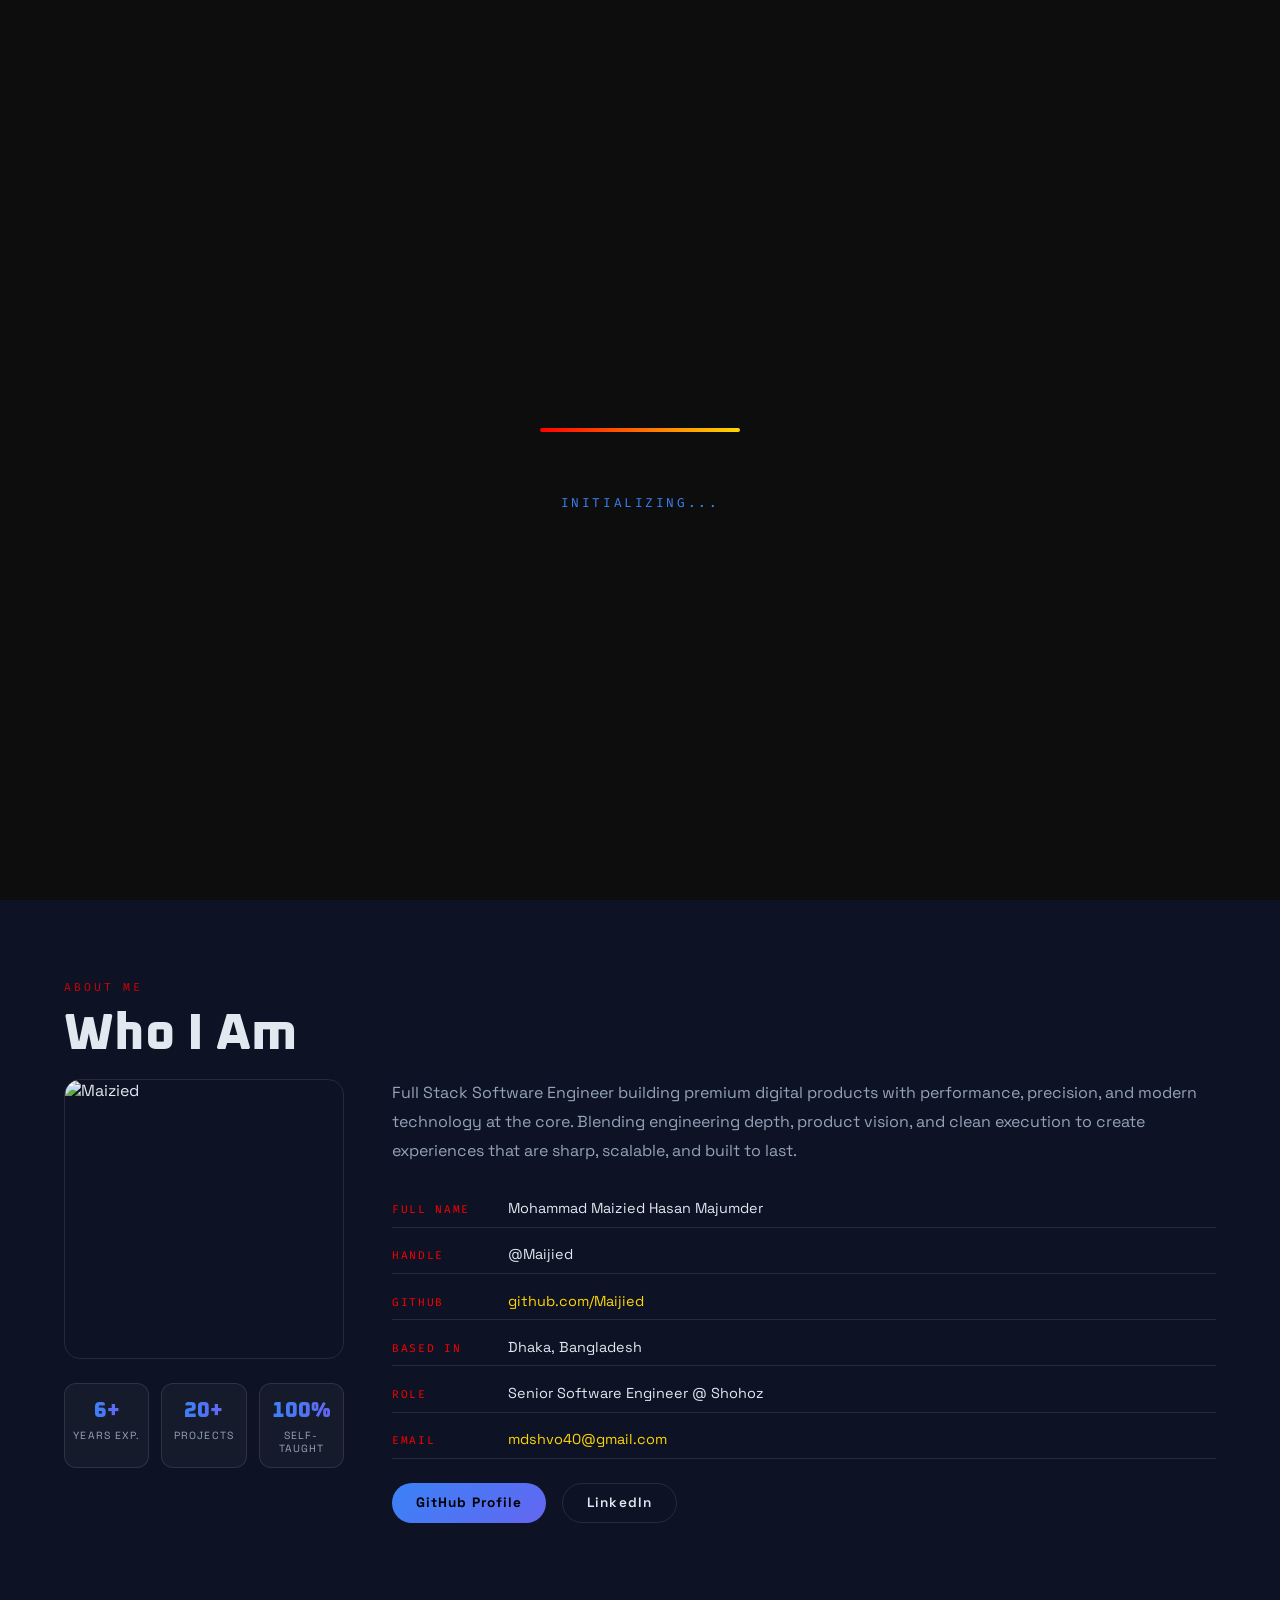
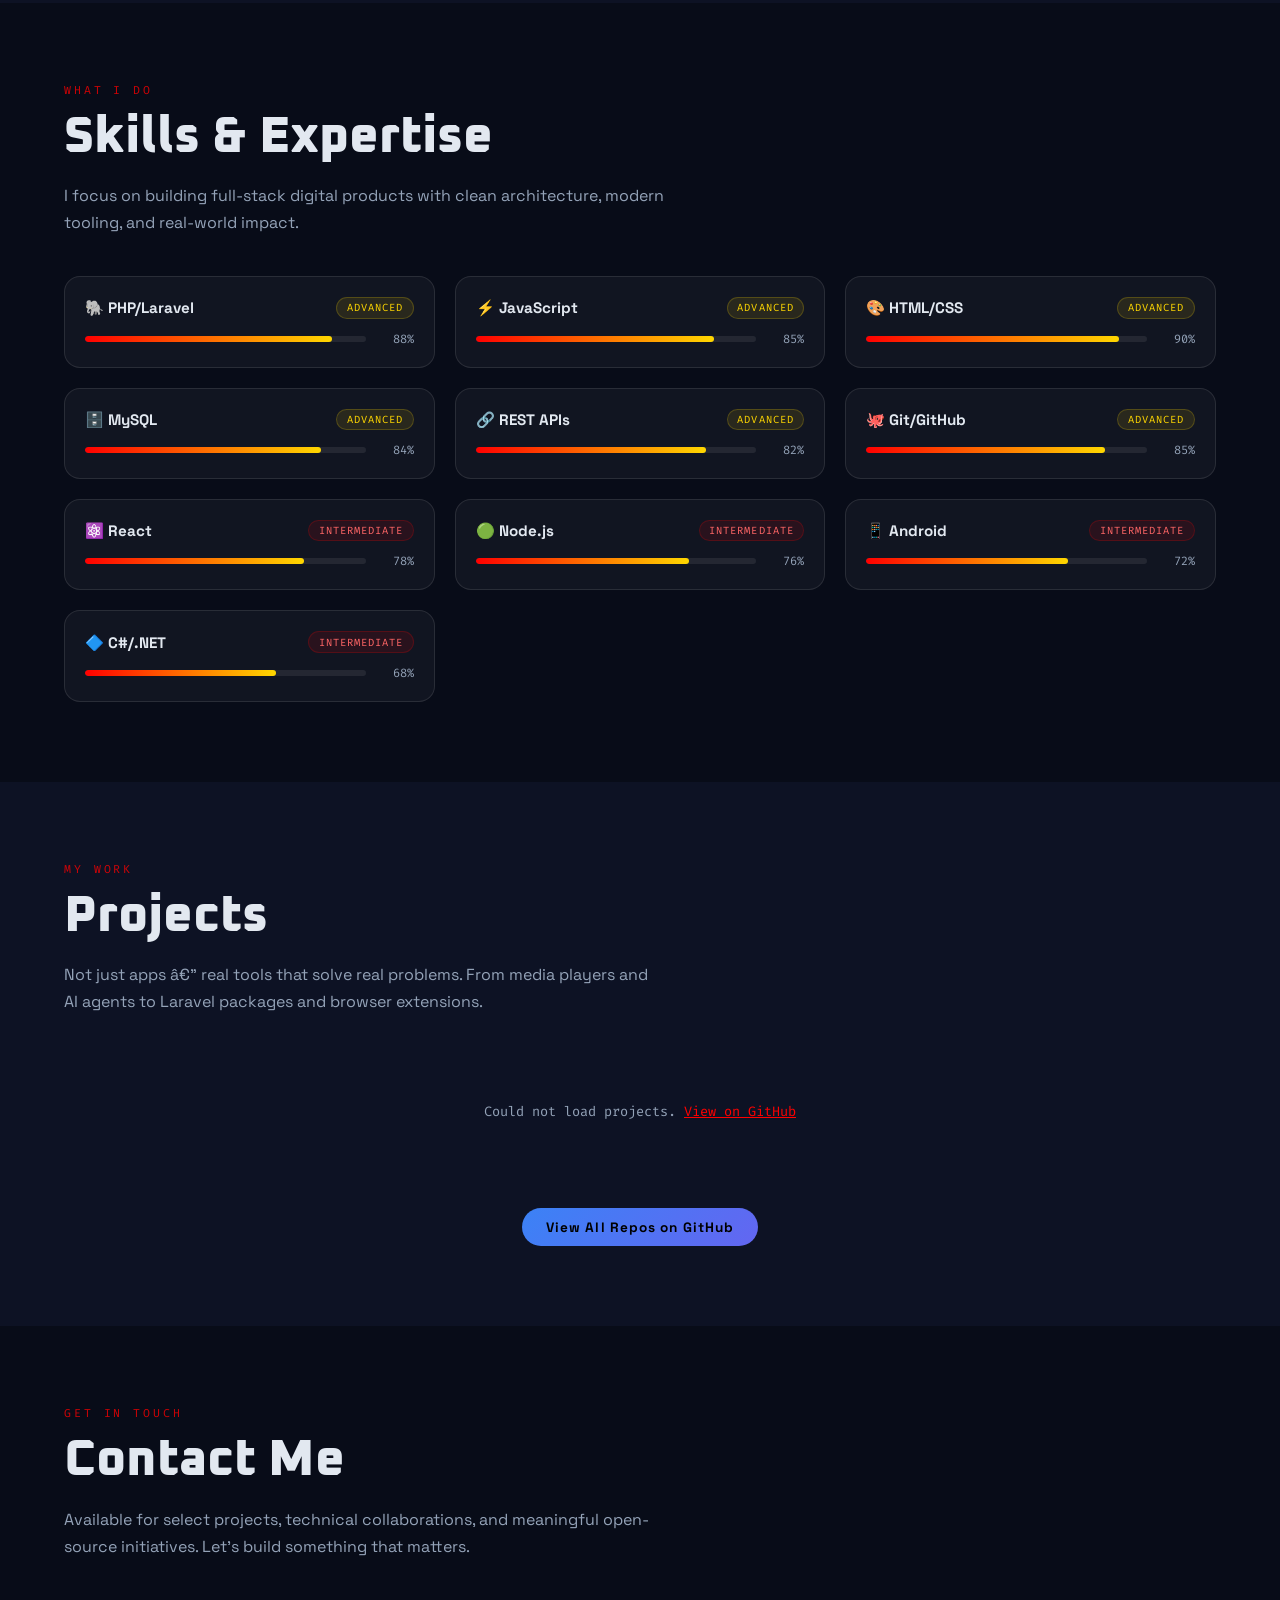
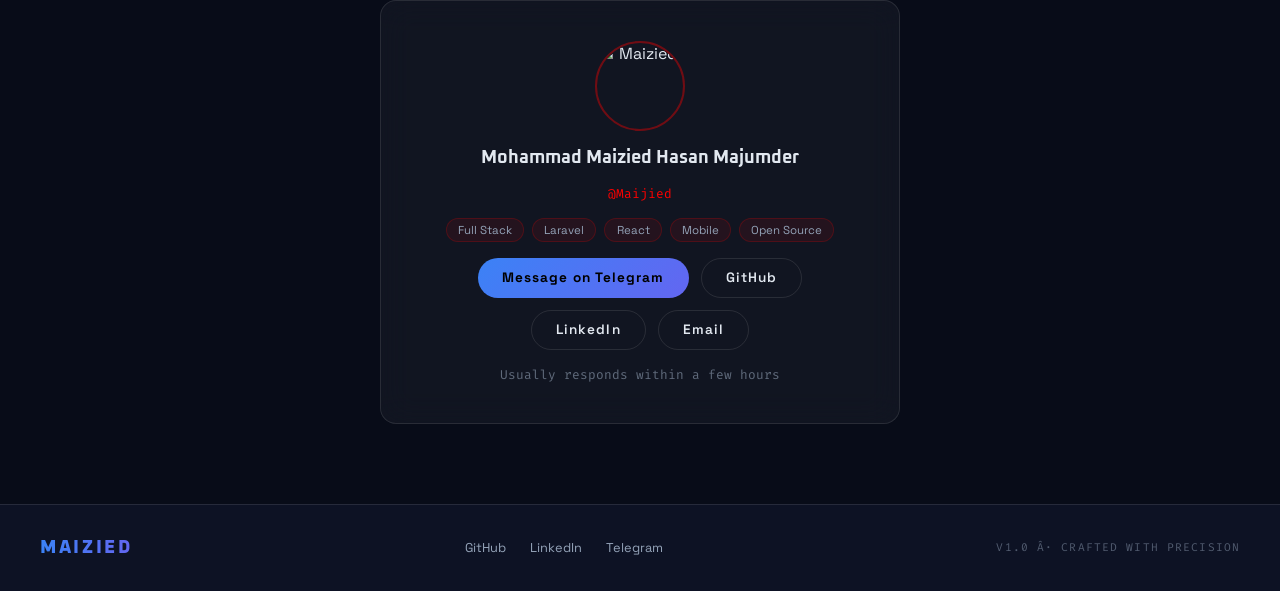
==== commit 0f753745: "feat: 8-theme picker dropdown, sticky navbar (no hide on scroll)" ====
--- a/portfolio/index.html
+++ b/portfolio/index.html
@@ -33,13 +33,65 @@
 <nav id="main-nav">
   <div class="pill-nav">
 
-    <!-- Theme toggle -->
-    <button id="theme-toggle" class="pill-item pill-theme" title="Toggle theme">
-      <svg id="moon-icon" width="14" height="14" viewBox="0 0 24 24" fill="none" stroke="currentColor" stroke-width="2"><path d="M21 12.79A9 9 0 1111.21 3 7 7 0 0021 12.79z"/></svg>
-      <svg id="sun-icon" class="hidden" width="14" height="14" viewBox="0 0 24 24" fill="none" stroke="currentColor" stroke-width="2"><circle cx="12" cy="12" r="5"/><path d="M12 1v2M12 21v2M4.22 4.22l1.42 1.42M18.36 18.36l1.42 1.42M1 12h2M21 12h2M4.22 19.78l1.42-1.42M18.36 5.64l1.42-1.42"/></svg>
-      <span class="pill-theme-label" id="theme-label">Midnight</span>
-      <span class="pill-dot"></span>
-    </button>
+    <!-- Theme picker button -->
+    <div class="pill-theme-wrap" id="theme-wrap">
+      <button id="theme-toggle" class="pill-item pill-theme" title="Change theme">
+        <svg id="moon-icon" width="14" height="14" viewBox="0 0 24 24" fill="none" stroke="currentColor" stroke-width="2"><path d="M21 12.79A9 9 0 1111.21 3 7 7 0 0021 12.79z"/></svg>
+        <svg id="sun-icon" class="hidden" width="14" height="14" viewBox="0 0 24 24" fill="none" stroke="currentColor" stroke-width="2"><circle cx="12" cy="12" r="5"/><path d="M12 1v2M12 21v2M4.22 4.22l1.42 1.42M18.36 18.36l1.42 1.42M1 12h2M21 12h2M4.22 19.78l1.42-1.42M18.36 5.64l1.42-1.42"/></svg>
+        <span class="pill-theme-label" id="theme-label">Midnight</span>
+        <svg class="pill-chevron" width="12" height="12" viewBox="0 0 24 24" fill="none" stroke="currentColor" stroke-width="2"><polyline points="6 9 12 15 18 9"/></svg>
+      </button>
+
+      <!-- Theme dropdown -->
+      <div class="theme-dropdown hidden" id="theme-dropdown">
+        <div class="theme-dropdown-header">
+          <svg width="14" height="14" viewBox="0 0 24 24" fill="none" stroke="currentColor" stroke-width="2"><circle cx="12" cy="12" r="3"/><path d="M12 1v2M12 21v2M4.22 4.22l1.42 1.42M18.36 18.36l1.42 1.42M1 12h2M21 12h2M4.22 19.78l1.42-1.42M18.36 5.64l1.42-1.42"/></svg>
+          <span>Appearance</span>
+          <small>8 themes available</small>
+          <button class="theme-close" id="theme-close">✕</button>
+        </div>
+
+        <div class="theme-group-label">LIGHT</div>
+        <div class="theme-grid">
+          <button class="theme-opt" data-theme="default">
+            <span class="theme-dots"><i style="background:#3b82f6"></i><i style="background:#6366f1"></i><i style="background:#8b5cf6"></i></span>
+            Default
+          </button>
+          <button class="theme-opt" data-theme="sakura">
+            <span class="theme-dots"><i style="background:#f43f5e"></i><i style="background:#ec4899"></i><i style="background:#a855f7"></i></span>
+            Sakura
+          </button>
+          <button class="theme-opt" data-theme="amber">
+            <span class="theme-dots"><i style="background:#f59e0b"></i><i style="background:#ef4444"></i><i style="background:#f97316"></i></span>
+            Amber
+          </button>
+          <button class="theme-opt" data-theme="mint">
+            <span class="theme-dots"><i style="background:#10b981"></i><i style="background:#06b6d4"></i><i style="background:#3b82f6"></i></span>
+            Mint
+          </button>
+        </div>
+
+        <div class="theme-group-label">DARK</div>
+        <div class="theme-grid">
+          <button class="theme-opt active" data-theme="midnight">
+            <span class="theme-dots"><i style="background:#3b82f6"></i><i style="background:#6366f1"></i><i style="background:#8b5cf6"></i></span>
+            Midnight
+          </button>
+          <button class="theme-opt" data-theme="cyberpunk">
+            <span class="theme-dots"><i style="background:#facc15"></i><i style="background:#f43f5e"></i><i style="background:#a855f7"></i></span>
+            Cyberpunk
+          </button>
+          <button class="theme-opt" data-theme="matrix">
+            <span class="theme-dots"><i style="background:#22c55e"></i><i style="background:#16a34a"></i><i style="background:#15803d"></i></span>
+            Matrix
+          </button>
+          <button class="theme-opt" data-theme="galaxy">
+            <span class="theme-dots"><i style="background:#a855f7"></i><i style="background:#ec4899"></i><i style="background:#6366f1"></i></span>
+            Galaxy
+          </button>
+        </div>
+      </div>
+    </div>
 
     <div class="pill-divider"></div>
 
@@ -69,14 +121,14 @@
 
     <!-- Music button -->
     <button class="pill-item pill-music" id="pill-music-btn" title="Music">
-      <svg width="14" height="14" viewBox="0 0 24 24" fill="none" stroke="currentColor" stroke-width="2"><circle cx="12" cy="12" r="10"/><circle cx="12" cy="12" r="3"/><path d="M12 2v4M12 18v4M4.93 4.93l2.83 2.83M16.24 16.24l2.83 2.83M2 12h4M18 12h4M4.93 19.07l2.83-2.83M16.24 7.76l2.83-2.83"/></svg>
+      <svg width="14" height="14" viewBox="0 0 24 24" fill="none" stroke="currentColor" stroke-width="2"><path d="M9 18V5l12-2v13"/><circle cx="6" cy="18" r="3"/><circle cx="18" cy="16" r="3"/></svg>
       Music
       <svg class="pill-chevron" width="12" height="12" viewBox="0 0 24 24" fill="none" stroke="currentColor" stroke-width="2"><polyline points="6 9 12 15 18 9"/></svg>
     </button>
 
   </div>
 
-  <!-- Mobile hamburger (small screens only) -->
+  <!-- Mobile hamburger -->
   <button id="mobile-menu-btn" class="hamburger" aria-label="Menu">
     <span></span><span></span><span></span>
   </button>
--- a/portfolio/style.css
+++ b/portfolio/style.css
@@ -189,11 +189,10 @@
 nav#main-nav {
   position: fixed; top: 1.2rem; left: 0; right: 0;
   z-index: 1000;
-  display: flex; justify-content: center; align-items: center;
+  display: flex; justify-content: center; align-items: flex-start;
   pointer-events: none;
-  transition: transform .3s;
-}
-nav#main-nav.nav-hidden { transform: translateY(-120%); }
+  /* NO hide on scroll — always visible */
+}
 
 /* Pill container */
 .pill-nav {
@@ -207,11 +206,6 @@
   -webkit-backdrop-filter: blur(24px);
   box-shadow: 0 8px 32px rgba(0,0,0,.5), 0 0 0 1px rgba(255,255,255,.04) inset;
 }
-body.light-theme .pill-nav {
-  background: rgba(240,242,250,.88);
-  border-color: rgba(0,0,0,.1);
-  box-shadow: 0 8px 32px rgba(0,0,0,.15);
-}
 
 /* Generic pill item */
 .pill-item {
@@ -229,80 +223,209 @@
   transition: color .2s, background .2s;
   white-space: nowrap;
 }
-body.light-theme .pill-item { color: rgba(0,0,0,.5); }
 .pill-item:hover { color: #fff; background: rgba(255,255,255,.07); }
-body.light-theme .pill-item:hover { color: #111; background: rgba(0,0,0,.06); }
 
 /* Active nav link */
 .pill-link.active {
-  background: #2563eb;
+  background: var(--accent, #2563eb);
   color: #fff !important;
-  box-shadow: 0 2px 12px rgba(37,99,235,.5);
-}
-.pill-link.active svg { stroke: #fff; }
-
-/* Theme button */
-.pill-theme {
-  gap: .45rem;
-  color: rgba(255,255,255,.7);
-}
-body.light-theme .pill-theme { color: rgba(0,0,0,.6); }
-.pill-theme-label {
-  font-size: .78rem;
-  font-weight: 600;
-}
-.pill-dot {
-  width: 6px; height: 6px;
-  border-radius: 50%;
-  background: #22c55e;
-  box-shadow: 0 0 6px #22c55e;
-  flex-shrink: 0;
-}
+  box-shadow: 0 2px 12px rgba(37,99,235,.4);
+}
+
+/* Theme button wrapper */
+.pill-theme-wrap { position: relative; }
+.pill-theme { gap: .45rem; color: rgba(255,255,255,.75); }
+.pill-theme-label { font-size: .78rem; font-weight: 600; }
+.pill-chevron { opacity: .5; transition: transform .2s; }
+.pill-theme-wrap.open .pill-chevron { transform: rotate(180deg); }
+
+/* Theme dropdown */
+.theme-dropdown {
+  position: absolute;
+  top: calc(100% + .75rem);
+  left: 0;
+  width: 260px;
+  background: rgba(12,14,22,.96);
+  border: 1px solid rgba(255,255,255,.1);
+  border-radius: 16px;
+  padding: 1rem;
+  backdrop-filter: blur(24px);
+  box-shadow: 0 20px 60px rgba(0,0,0,.6);
+  z-index: 100;
+  transition: opacity .2s, transform .2s;
+}
+.theme-dropdown.hidden { display: none; }
+.theme-dropdown-header {
+  display: flex; align-items: center; gap: .5rem;
+  margin-bottom: .85rem;
+  color: rgba(255,255,255,.8);
+  font-size: .82rem; font-weight: 700;
+}
+.theme-dropdown-header small {
+  color: rgba(255,255,255,.35);
+  font-size: .7rem; font-weight: 400;
+  margin-left: auto;
+}
+.theme-close {
+  background: none; border: none;
+  color: rgba(255,255,255,.4);
+  cursor: none; font-size: .8rem;
+  padding: .1rem .3rem;
+  border-radius: 4px;
+  transition: color .2s;
+}
+.theme-close:hover { color: #fff; }
+.theme-group-label {
+  font-size: .65rem; letter-spacing: .15em;
+  color: rgba(255,255,255,.3);
+  margin: .5rem 0 .4rem;
+  font-family: 'Fira Code', monospace;
+}
+.theme-grid {
+  display: grid; grid-template-columns: 1fr 1fr;
+  gap: .4rem; margin-bottom: .25rem;
+}
+.theme-opt {
+  display: flex; align-items: center; gap: .5rem;
+  padding: .45rem .65rem;
+  border-radius: 10px;
+  background: rgba(255,255,255,.04);
+  border: 1px solid rgba(255,255,255,.07);
+  color: rgba(255,255,255,.65);
+  font-size: .78rem; font-weight: 600;
+  cursor: none;
+  transition: background .2s, border-color .2s, color .2s;
+}
+.theme-opt:hover { background: rgba(255,255,255,.1); color: #fff; border-color: rgba(255,255,255,.2); }
+.theme-opt.active { border-color: var(--accent, #3b82f6); color: #fff; background: rgba(59,130,246,.15); }
+.theme-dots { display: flex; gap: 3px; }
+.theme-dots i { width: 8px; height: 8px; border-radius: 50%; display: block; }
 
 /* Music button */
-.pill-music {
-  color: rgba(255,255,255,.7);
-  gap: .4rem;
-}
-body.light-theme .pill-music { color: rgba(0,0,0,.6); }
-.pill-music svg:first-child { animation: spin 4s linear infinite; }
+.pill-music { color: rgba(255,255,255,.7); gap: .4rem; }
 .pill-chevron { opacity: .5; }
 
 /* Divider */
 .pill-divider {
   width: 1px; height: 20px;
   background: rgba(255,255,255,.12);
-  margin: 0 .15rem;
-  flex-shrink: 0;
-}
-body.light-theme .pill-divider { background: rgba(0,0,0,.12); }
+  margin: 0 .15rem; flex-shrink: 0;
+}
 
 /* Mobile hamburger — hidden on desktop */
 .hamburger { display: none; }
 
 /* Mobile menu */
 #mobile-menu {
-  display: none;
-  flex-direction: column;
+  display: none; flex-direction: column;
   position: fixed; top: 0; left: 0; right: 0;
   background: rgba(10,12,20,.97);
   border-bottom: 1px solid rgba(255,255,255,.08);
   padding: 4.5rem 1.5rem 1.5rem;
-  gap: .25rem;
-  z-index: 999;
+  gap: .25rem; z-index: 999;
 }
 #mobile-menu.open { display: flex; }
 .mobile-link {
   padding: .75rem 1rem;
-  font-size: .95rem;
-  font-weight: 600;
+  font-size: .95rem; font-weight: 600;
   color: rgba(255,255,255,.6);
-  text-decoration: none;
-  border-radius: 10px;
-  transition: color .2s, background .2s;
-  cursor: none;
+  text-decoration: none; border-radius: 10px;
+  transition: color .2s, background .2s; cursor: none;
 }
 .mobile-link:hover { color: #fff; background: rgba(255,255,255,.06); }
+
+/* ===== 8 THEMES ===== */
+/* Dark themes */
+body { --accent:#3b82f6; --accent2:#6366f1; --bg:#0a0c14; --bg2:#0f1120; --text:#e8eaf6; --text2:#8892b0; }
+
+body[data-theme="midnight"] { --accent:#3b82f6; --accent2:#6366f1; --bg:#080c18; --bg2:#0d1224; --text:#e2e8f0; --text2:#94a3b8; }
+body[data-theme="cyberpunk"] { --accent:#facc15; --accent2:#f43f5e; --bg:#0a0010; --bg2:#100018; --text:#fef9c3; --text2:#a78bfa; }
+body[data-theme="matrix"] { --accent:#22c55e; --accent2:#16a34a; --bg:#000a00; --bg2:#001200; --text:#bbf7d0; --text2:#4ade80; }
+body[data-theme="galaxy"] { --accent:#a855f7; --accent2:#ec4899; --bg:#06000f; --bg2:#0d0020; --text:#f3e8ff; --text2:#c084fc; }
+
+/* Light themes */
+body[data-theme="default"] { --accent:#3b82f6; --accent2:#6366f1; --bg:#f0f4ff; --bg2:#e8eeff; --text:#1e293b; --text2:#64748b; }
+body[data-theme="sakura"] { --accent:#f43f5e; --accent2:#ec4899; --bg:#fff0f5; --bg2:#ffe4ef; --text:#1e0a14; --text2:#9d4e6e; }
+body[data-theme="amber"] { --accent:#f59e0b; --accent2:#ef4444; --bg:#fffbeb; --bg2:#fef3c7; --text:#1c1400; --text2:#92400e; }
+body[data-theme="mint"] { --accent:#10b981; --accent2:#06b6d4; --bg:#f0fdf9; --bg2:#e0faf4; --text:#022c22; --text2:#065f46; }
+
+/* Apply theme vars globally */
+body { background: var(--bg); color: var(--text); }
+.pill-nav { background: color-mix(in srgb, var(--bg) 80%, transparent); }
+.pill-link.active { background: var(--accent); box-shadow: 0 2px 12px color-mix(in srgb, var(--accent) 50%, transparent); }
+.red-gold-gradient {
+  background: linear-gradient(90deg, var(--accent), var(--accent2));
+  -webkit-background-clip: text; -webkit-text-fill-color: transparent; background-clip: text;
+}
+.btn-primary { background: linear-gradient(135deg, var(--accent), var(--accent2)); }
+.skill-bar-fill { background: linear-gradient(90deg, var(--accent), var(--accent2)); }
+.music-play-btn { background: linear-gradient(135deg, var(--accent), var(--accent2)); }
+.music-progress-fill { background: linear-gradient(90deg, var(--accent), var(--accent2)); }
+.music-float-btn { background: linear-gradient(135deg, var(--accent), var(--accent2)); }
+.avatar-img { border-color: color-mix(in srgb, var(--accent) 60%, transparent); }
+.loader-text { color: var(--accent); }
+.section-label { color: var(--accent); }
+.detail-label { color: var(--accent); }
+.project-link { color: var(--accent); border-color: color-mix(in srgb, var(--accent) 40%, transparent); }
+.contact-handle { color: var(--accent); }
+.footer-links a:hover { color: var(--accent); }
+::-webkit-scrollbar-thumb { background: linear-gradient(var(--accent), var(--accent2)); }
+
+/* Light theme text fixes */
+body[data-theme="default"], body[data-theme="sakura"], body[data-theme="amber"], body[data-theme="mint"] {
+  --glass-bg: rgba(255,255,255,.6);
+  --glass-border: rgba(0,0,0,.1);
+}
+body[data-theme="default"] .pill-nav,
+body[data-theme="sakura"] .pill-nav,
+body[data-theme="amber"] .pill-nav,
+body[data-theme="mint"] .pill-nav {
+  background: rgba(255,255,255,.85);
+  border-color: rgba(0,0,0,.1);
+  box-shadow: 0 8px 32px rgba(0,0,0,.15);
+}
+body[data-theme="default"] .pill-item,
+body[data-theme="sakura"] .pill-item,
+body[data-theme="amber"] .pill-item,
+body[data-theme="mint"] .pill-item { color: rgba(0,0,0,.55); }
+body[data-theme="default"] .pill-item:hover,
+body[data-theme="sakura"] .pill-item:hover,
+body[data-theme="amber"] .pill-item:hover,
+body[data-theme="mint"] .pill-item:hover { color: #000; background: rgba(0,0,0,.06); }
+body[data-theme="default"] .pill-divider,
+body[data-theme="sakura"] .pill-divider,
+body[data-theme="amber"] .pill-divider,
+body[data-theme="mint"] .pill-divider { background: rgba(0,0,0,.12); }
+body[data-theme="default"] .theme-dropdown,
+body[data-theme="sakura"] .theme-dropdown,
+body[data-theme="amber"] .theme-dropdown,
+body[data-theme="mint"] .theme-dropdown {
+  background: rgba(255,255,255,.97);
+  border-color: rgba(0,0,0,.1);
+  color: #111;
+}
+body[data-theme="default"] .theme-opt,
+body[data-theme="sakura"] .theme-opt,
+body[data-theme="amber"] .theme-opt,
+body[data-theme="mint"] .theme-opt {
+  background: rgba(0,0,0,.04); border-color: rgba(0,0,0,.08); color: rgba(0,0,0,.65);
+}
+body[data-theme="default"] .theme-group-label,
+body[data-theme="sakura"] .theme-group-label,
+body[data-theme="amber"] .theme-group-label,
+body[data-theme="mint"] .theme-group-label { color: rgba(0,0,0,.35); }
+body[data-theme="default"] .theme-dropdown-header,
+body[data-theme="sakura"] .theme-dropdown-header,
+body[data-theme="amber"] .theme-dropdown-header,
+body[data-theme="mint"] .theme-dropdown-header { color: rgba(0,0,0,.8); }
+body[data-theme="default"] #mobile-menu,
+body[data-theme="sakura"] #mobile-menu,
+body[data-theme="amber"] #mobile-menu,
+body[data-theme="mint"] #mobile-menu { background: rgba(255,255,255,.97); }
+body[data-theme="default"] .mobile-link,
+body[data-theme="sakura"] .mobile-link,
+body[data-theme="amber"] .mobile-link,
+body[data-theme="mint"] .mobile-link { color: rgba(0,0,0,.6); }
 
 /* Responsive */
 @media (max-width: 640px) {
@@ -316,8 +439,7 @@
     border: 1px solid rgba(255,255,255,.1);
     border-radius: 10px;
     padding: .6rem;
-    pointer-events: all;
-    cursor: none;
+    pointer-events: all; cursor: none;
   }
   .hamburger span {
     display: block; width: 20px; height: 2px;
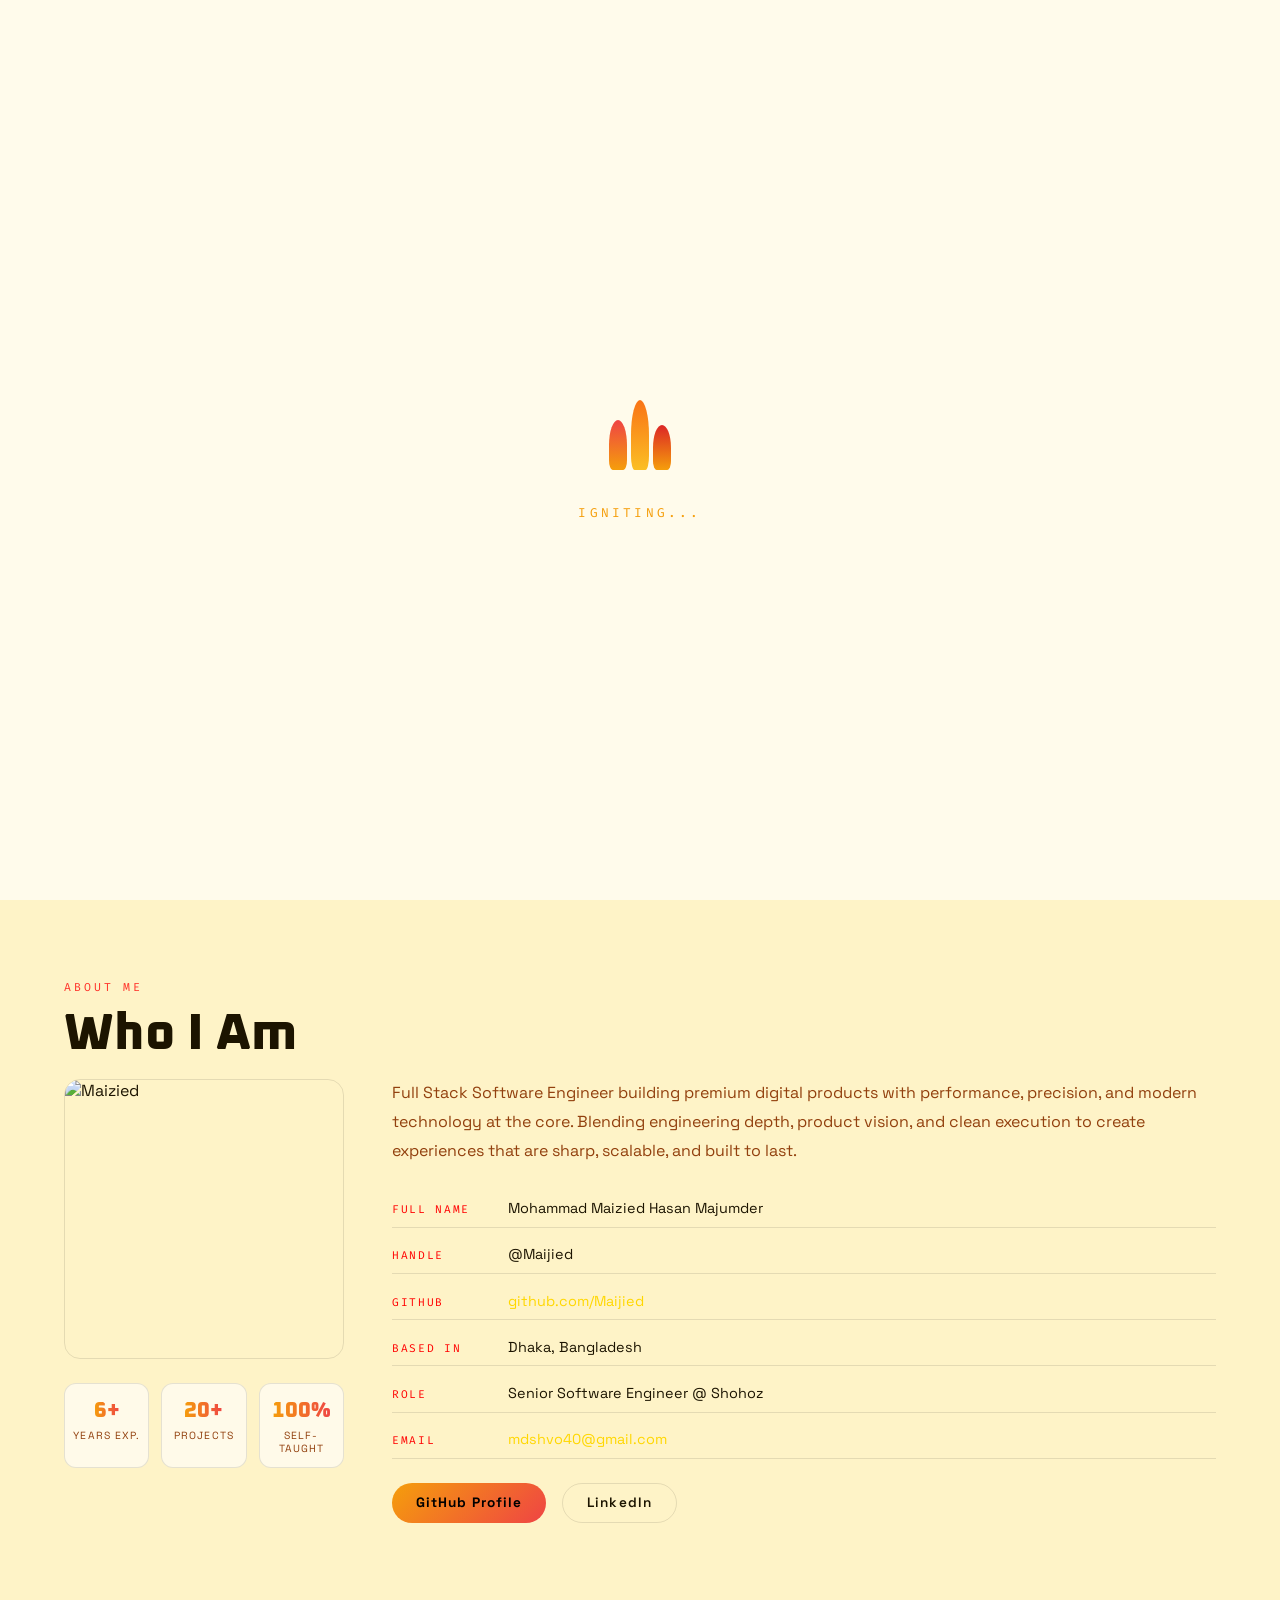
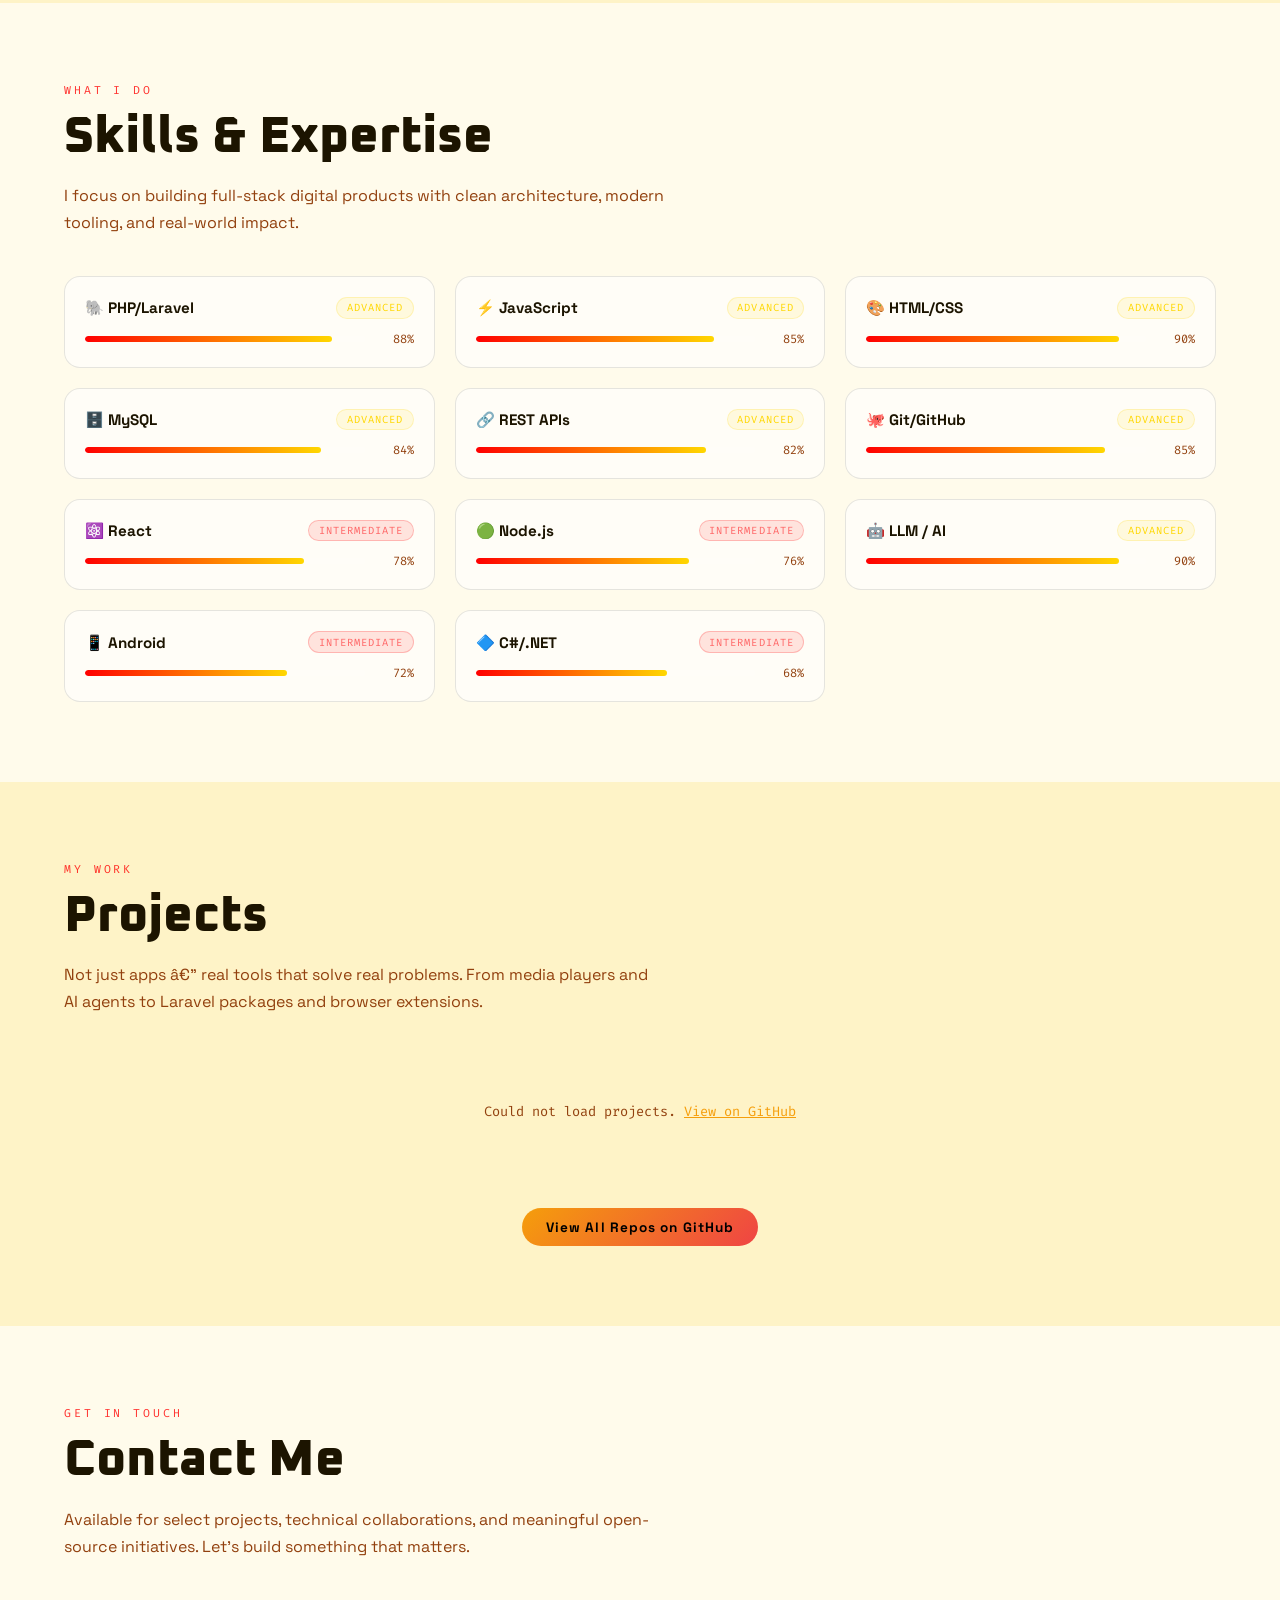
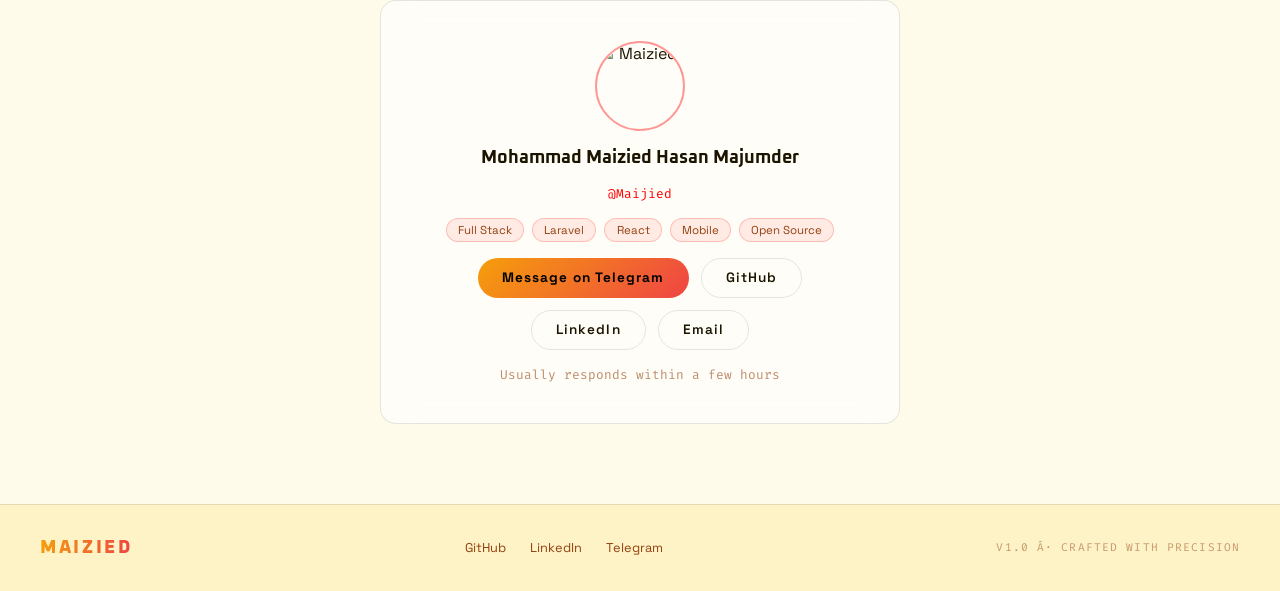
==== commit 7d3b2e6a: "feat: themed bg animations, custom cursors, LLM skill, project descriptions, light theme icon fix, r" ====
--- a/portfolio/index.html
+++ b/portfolio/index.html
@@ -47,7 +47,7 @@
         <div class="theme-dropdown-header">
           <svg width="14" height="14" viewBox="0 0 24 24" fill="none" stroke="currentColor" stroke-width="2"><circle cx="12" cy="12" r="3"/><path d="M12 1v2M12 21v2M4.22 4.22l1.42 1.42M18.36 18.36l1.42 1.42M1 12h2M21 12h2M4.22 19.78l1.42-1.42M18.36 5.64l1.42-1.42"/></svg>
           <span>Appearance</span>
-          <small>8 themes available</small>
+          
           <button class="theme-close" id="theme-close">✕</button>
         </div>
 
@@ -352,3 +352,4 @@
 </body>
 </html>
 
+
--- a/portfolio/style.css
+++ b/portfolio/style.css
@@ -127,62 +127,87 @@
 /* ===== LOADING SCREEN ===== */
 #loading-screen {
   position: fixed; inset: 0; z-index: 99999;
-  background: #0d0d0d;
+  background: var(--bg, #0a0c14);
   display: flex; align-items: center; justify-content: center;
   flex-direction: column;
-  transition: opacity .5s, visibility .5s;
-}
-#loading-screen.hidden { opacity: 0; visibility: hidden; pointer-events: none; }
+  transition: opacity .5s;
+}
 .loader-content { display: flex; flex-direction: column; align-items: center; gap: 1.5rem; }
 .loader-text {
   font-family: 'Fira Code', monospace;
-  font-size: .8rem;
-  letter-spacing: .2em;
-  color: #ff0000;
+  font-size: .8rem; letter-spacing: .25em;
+  color: var(--accent, #3b82f6);
   animation: burn-flicker 1.5s ease-in-out infinite;
 }
-#loader-container { display: flex; align-items: center; justify-content: center; min-height: 80px; }
+#loader-container { display: flex; align-items: center; justify-content: center; min-height: 100px; }
+
+/* Midnight — ring */
 .loader-ring {
-  width: 60px; height: 60px;
-  border: 3px solid rgba(255,0,0,.2);
-  border-top-color: #ff0000;
+  width: 64px; height: 64px;
+  border: 3px solid rgba(59,130,246,.2);
+  border-top-color: var(--accent, #3b82f6);
   border-radius: 50%;
   animation: loadSpin .8s linear infinite;
 }
-.loader-pulse {
-  width: 50px; height: 50px;
-  background: linear-gradient(135deg, #ff0000, #ffd700);
-  border-radius: 50%;
-  animation: loadPulse 1s ease-in-out infinite;
-}
-.loader-bar-wrap { width: 200px; height: 4px; background: rgba(255,255,255,.1); border-radius: 2px; overflow: hidden; }
-.loader-bar { height: 100%; background: linear-gradient(90deg, #ff0000, #ffd700); animation: loadBar 2s ease-in-out forwards; }
-.loader-dots { display: flex; gap: .5rem; }
+/* Default — dots */
+.loader-dots { display: flex; gap: .6rem; }
 .loader-dot {
-  width: 12px; height: 12px;
-  background: linear-gradient(135deg, #ff0000, #ffd700);
-  border-radius: 50%;
+  width: 14px; height: 14px; border-radius: 50%;
+  background: var(--accent, #3b82f6);
   animation: loadDots 1.4s ease-in-out infinite;
 }
 .loader-dot:nth-child(2) { animation-delay: .16s; }
 .loader-dot:nth-child(3) { animation-delay: .32s; }
+/* Cyberpunk */
+.loader-cyber { position:relative;width:200px;height:80px;display:flex;flex-direction:column;justify-content:center;gap:6px; }
+.cyber-line { height:2px;background:linear-gradient(90deg,transparent,#facc15,transparent);animation:cyberScan 1.2s ease-in-out infinite; }
+.cyber-line:nth-child(2){animation-delay:.3s;width:70%}
+.cyber-line:nth-child(3){animation-delay:.6s;width:50%}
+.cyber-glitch { font-family:'Oxanium',monospace;font-size:1.8rem;font-weight:900;color:#facc15;letter-spacing:.3em;text-shadow:2px 0 #f43f5e,-2px 0 #a855f7;animation:glitchText 2s infinite;text-align:center; }
+@keyframes cyberScan{0%,100%{transform:scaleX(0);opacity:0}50%{transform:scaleX(1);opacity:1}}
+@keyframes glitchText{0%,90%,100%{text-shadow:2px 0 #f43f5e,-2px 0 #a855f7}92%{text-shadow:-4px 0 #f43f5e,4px 0 #a855f7;transform:translateX(2px)}94%{text-shadow:4px 0 #f43f5e,-4px 0 #a855f7;transform:translateX(-2px)}96%{text-shadow:none;transform:none}}
+/* Matrix */
+#matrix-canvas { border-radius:8px; }
+/* Galaxy */
+.loader-galaxy { position:relative;width:100px;height:100px;display:flex;align-items:center;justify-content:center; }
+.galaxy-ring { position:absolute;border-radius:50%;border:2px solid transparent;animation:loadSpin linear infinite; }
+.galaxy-ring.r1{width:90px;height:90px;border-top-color:#a855f7;animation-duration:1.2s}
+.galaxy-ring.r2{width:65px;height:65px;border-right-color:#ec4899;animation-duration:1.8s;animation-direction:reverse}
+.galaxy-ring.r3{width:40px;height:40px;border-bottom-color:#6366f1;animation-duration:2.4s}
+.galaxy-core{width:16px;height:16px;border-radius:50%;background:radial-gradient(circle,#fff,#a855f7);box-shadow:0 0 20px #a855f7,0 0 40px #ec489966;animation:loadPulse 1s ease-in-out infinite}
+/* Sakura */
+.loader-sakura { position:relative;width:100px;height:100px; }
+.petal { position:absolute;font-size:1.4rem;top:50%;left:50%;transform-origin:0 0;animation:petalOrbit 2s linear infinite;animation-delay:calc(var(--i) * -0.33s); }
+@keyframes petalOrbit{from{transform:rotate(calc(var(--i)*60deg)) translateX(38px) rotate(0deg)}to{transform:rotate(calc(var(--i)*60deg + 360deg)) translateX(38px) rotate(360deg)}}
+/* Amber */
+.loader-fire { position:relative;width:80px;height:80px;display:flex;align-items:flex-end;justify-content:center;gap:4px; }
+.flame { width:18px;border-radius:50% 50% 20% 20%;animation:flameRise 1s ease-in-out infinite alternate;transform-origin:bottom; }
+.flame.f1{height:50px;background:linear-gradient(to top,#f59e0b,#ef4444);animation-delay:0s}
+.flame.f2{height:70px;background:linear-gradient(to top,#fbbf24,#f97316);animation-delay:.15s}
+.flame.f3{height:45px;background:linear-gradient(to top,#f59e0b,#dc2626);animation-delay:.3s}
+@keyframes flameRise{from{transform:scaleY(1) skewX(0)}to{transform:scaleY(1.3) skewX(8deg)}}
+/* Mint */
+.loader-wave-wrap { display:flex;align-items:center;gap:5px;height:60px; }
+.wave-bar { width:8px;border-radius:4px;background:linear-gradient(to top,#10b981,#06b6d4);animation:waveBar 1s ease-in-out infinite alternate;animation-delay:calc(var(--i)*.15s); }
+@keyframes waveBar{from{height:12px;opacity:.5}to{height:52px;opacity:1}}
+@keyframes loadSpin{to{transform:rotate(360deg)}}
+@keyframes loadPulse{0%,100%{transform:scale(1);opacity:1}50%{transform:scale(1.3);opacity:.7}}
+@keyframes loadDots{0%,80%,100%{transform:scale(0)}40%{transform:scale(1)}}
 
 /* ===== DOT CURSOR ===== */
 #dot-cursor {
   position: fixed;
-  width: 12px; height: 12px;
-  background: linear-gradient(135deg, #ff0000, #ffd700);
-  border-radius: 50%;
   pointer-events: none;
   z-index: 99998;
   transform: translate(-50%, -50%);
-  transition: transform .1s, width .2s, height .2s, background .2s;
-  mix-blend-mode: screen;
+  transition: transform .1s;
+  line-height: 1;
+  user-select: none;
+  mix-blend-mode: normal;
 }
 #dot-cursor.cursor-hover {
-  width: 24px; height: 24px;
-  background: rgba(255,215,0,.6);
-  animation: cursorPulse .6s ease-in-out infinite;
+  transform: translate(-50%, -50%) scale(1.6);
+  filter: brightness(1.5);
 }
 
 /* ===== NAVIGATION ===== */
@@ -426,6 +451,75 @@
 body[data-theme="sakura"] .mobile-link,
 body[data-theme="amber"] .mobile-link,
 body[data-theme="mint"] .mobile-link { color: rgba(0,0,0,.6); }
+
+/* ===== SOCIAL ICONS — fix on light themes ===== */
+.social-icon-btn svg { fill: #ffffff; }
+body[data-theme="default"] .social-icon-btn,
+body[data-theme="sakura"] .social-icon-btn,
+body[data-theme="amber"] .social-icon-btn,
+body[data-theme="mint"] .social-icon-btn {
+  background: rgba(0,0,0,.08);
+  border-color: rgba(0,0,0,.15);
+}
+body[data-theme="default"] .social-icon-btn svg,
+body[data-theme="sakura"] .social-icon-btn svg,
+body[data-theme="amber"] .social-icon-btn svg,
+body[data-theme="mint"] .social-icon-btn svg { fill: #111111; }
+
+/* ===== PER-THEME BACKGROUND ANIMATIONS ===== */
+body::before {
+  content: '';
+  position: fixed; inset: 0;
+  pointer-events: none;
+  z-index: 0;
+  opacity: 0;
+  transition: opacity .6s;
+}
+
+/* Cyberpunk — scanlines */
+body[data-theme="cyberpunk"]::before {
+  background: repeating-linear-gradient(0deg, transparent, transparent 2px, rgba(250,204,21,.03) 2px, rgba(250,204,21,.03) 4px);
+  opacity: 1;
+  animation: scanlines 8s linear infinite;
+}
+@keyframes scanlines { from{background-position:0 0} to{background-position:0 100px} }
+
+/* Galaxy — nebula glow */
+body[data-theme="galaxy"]::before {
+  background: radial-gradient(ellipse at 20% 50%, rgba(168,85,247,.12) 0%, transparent 60%),
+              radial-gradient(ellipse at 80% 20%, rgba(236,72,153,.1) 0%, transparent 50%),
+              radial-gradient(ellipse at 60% 80%, rgba(99,102,241,.08) 0%, transparent 50%);
+  opacity: 1;
+  animation: nebulaPulse 6s ease-in-out infinite alternate;
+}
+@keyframes nebulaPulse { from{opacity:.6} to{opacity:1} }
+
+/* Sakura — floating petals bg */
+body[data-theme="sakura"]::before {
+  background: radial-gradient(ellipse at 30% 30%, rgba(244,63,94,.08) 0%, transparent 60%),
+              radial-gradient(ellipse at 70% 70%, rgba(236,72,153,.06) 0%, transparent 50%);
+  opacity: 1;
+}
+
+/* Amber — warm glow */
+body[data-theme="amber"]::before {
+  background: radial-gradient(ellipse at 50% 100%, rgba(245,158,11,.12) 0%, transparent 60%);
+  opacity: 1;
+  animation: amberGlow 4s ease-in-out infinite alternate;
+}
+@keyframes amberGlow { from{opacity:.5} to{opacity:1} }
+
+/* Mint — cool radial */
+body[data-theme="mint"]::before {
+  background: radial-gradient(ellipse at 50% 0%, rgba(16,185,129,.1) 0%, transparent 60%);
+  opacity: 1;
+}
+
+/* Matrix — handled by canvas in loader, subtle green tint */
+body[data-theme="matrix"]::before {
+  background: radial-gradient(ellipse at 50% 50%, rgba(34,197,94,.04) 0%, transparent 70%);
+  opacity: 1;
+}
 
 /* Responsive */
 @media (max-width: 640px) {
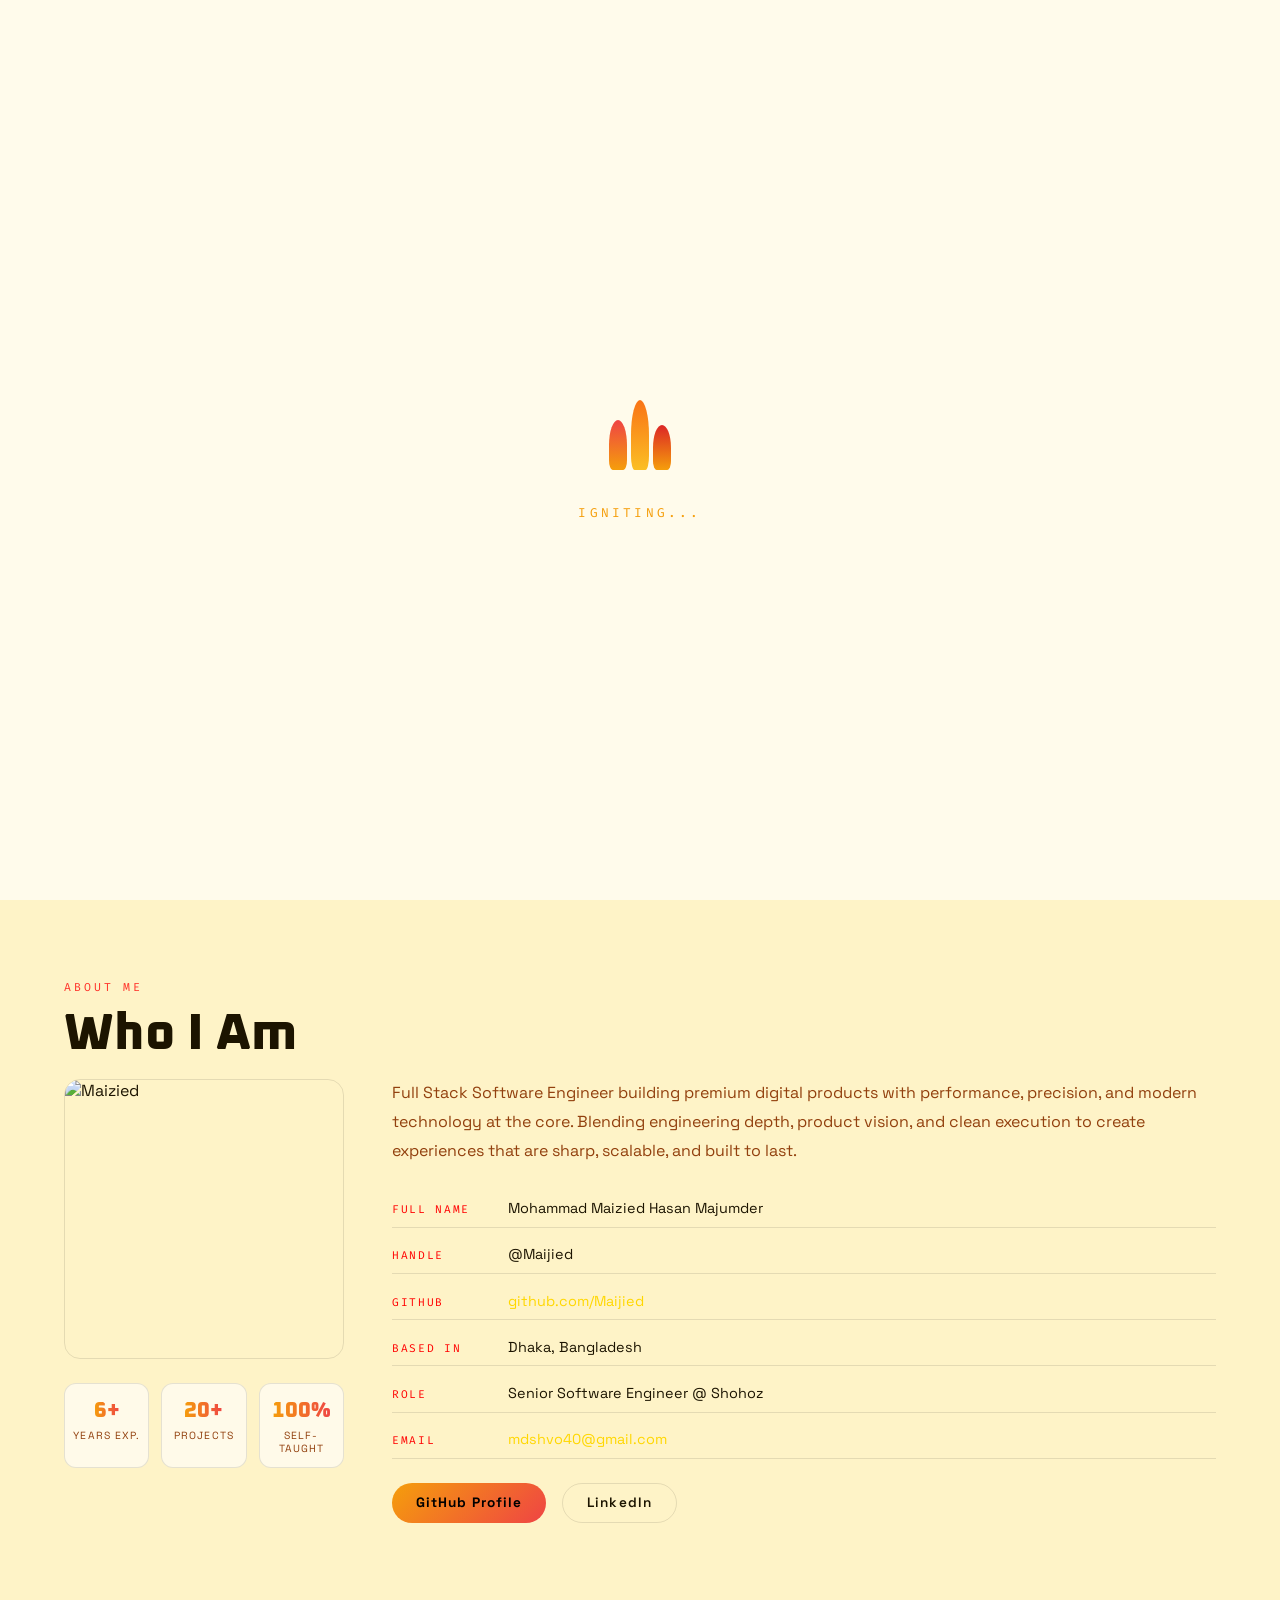
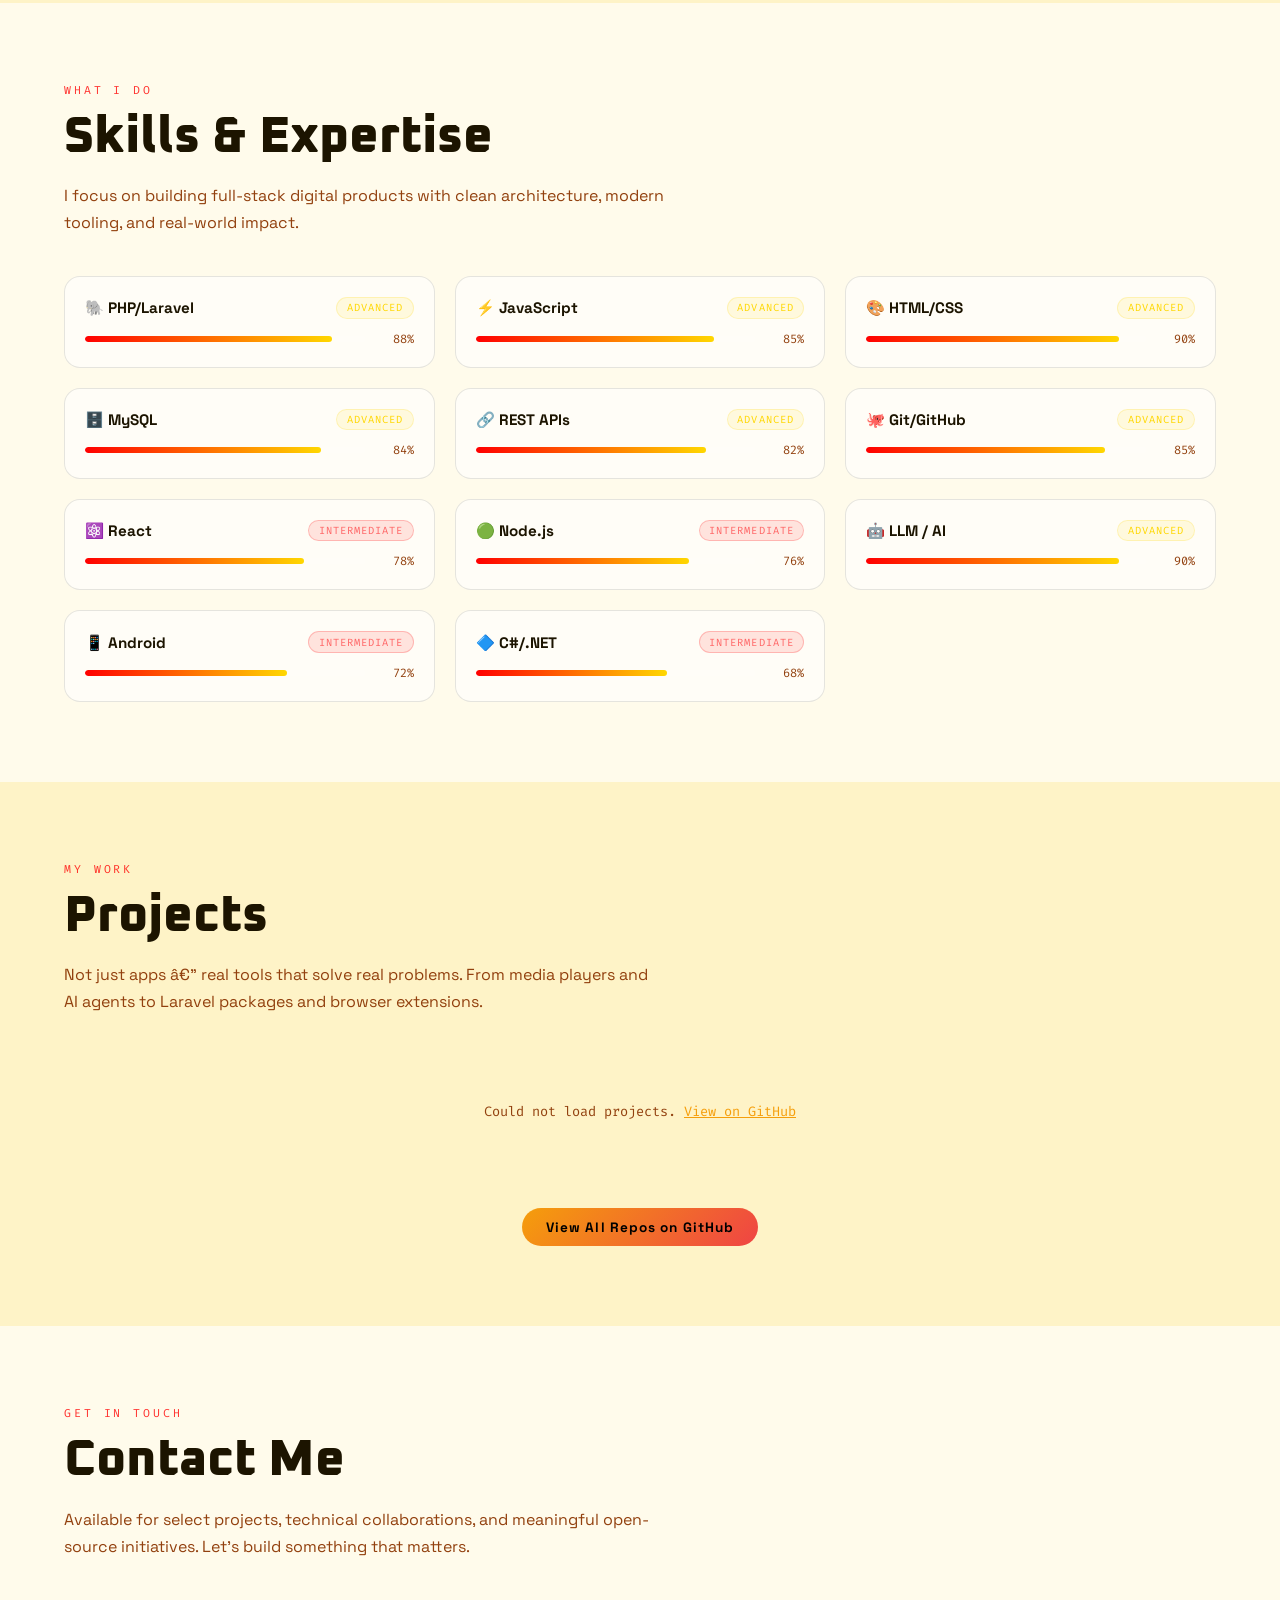
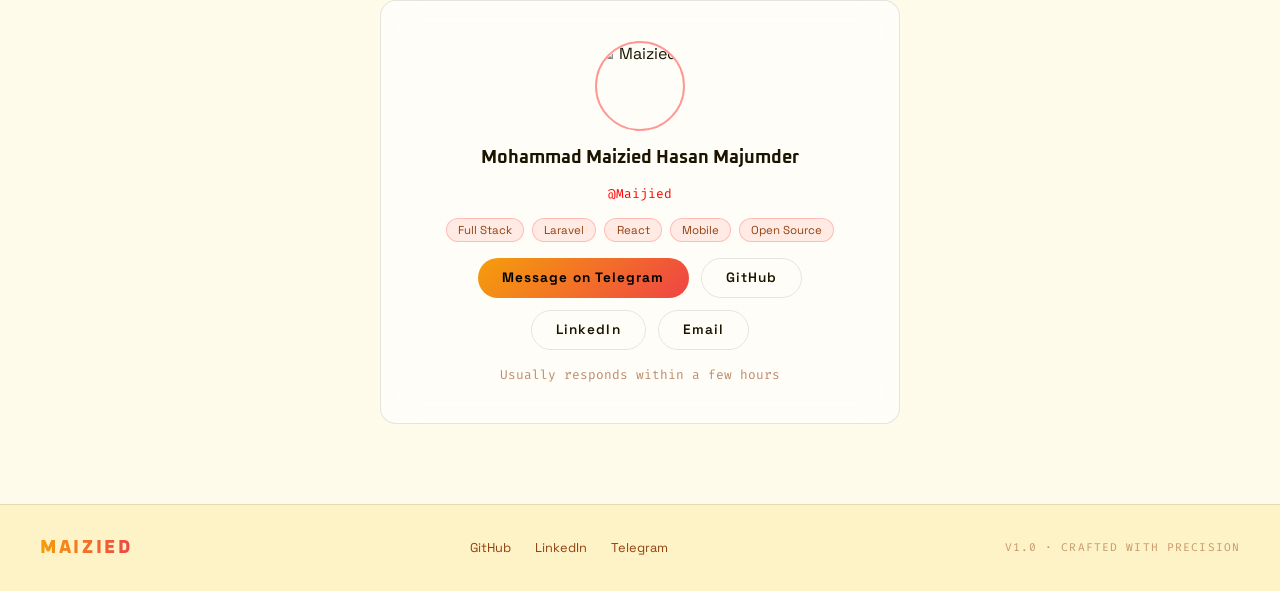
==== commit 70446aa2: "feat: 5 funny features - Konami code, rage click, dodging button, dev excuses, fake terminal" ====
--- a/portfolio/index.html
+++ b/portfolio/index.html
@@ -276,7 +276,7 @@
       <a href="https://www.linkedin.com/in/maizied/" target="_blank">LinkedIn</a>
       <a href="https://t.me/maizied" target="_blank">Telegram</a>
     </div>
-    <span class="footer-copy">V1.0 Â· CRAFTED WITH PRECISION</span>
+    <span class="footer-copy">V1.0 · CRAFTED WITH PRECISION</span>
   </div>
 </footer>
 
@@ -348,6 +348,46 @@
   </div>
 </div>
 
+<!-- ===== FUNNY FEATURES ===== -->
+
+<!-- 1. Konami Code overlay -->
+<div id="konami-overlay" style="display:none;position:fixed;inset:0;z-index:99990;background:rgba(0,0,0,.92);display:none;align-items:center;justify-content:center;flex-direction:column;gap:1.5rem;">
+  <div style="font-size:4rem;animation:spin 1s linear infinite">🐉</div>
+  <div style="font-family:'Oxanium',monospace;font-size:2rem;font-weight:900;background:linear-gradient(90deg,#ff0000,#ffd700);-webkit-background-clip:text;-webkit-text-fill-color:transparent;">CHEAT CODE ACTIVATED</div>
+  <div style="font-family:'Fira Code',monospace;color:#22c55e;font-size:.9rem;letter-spacing:.1em;">sudo hire maizied --salary=dream --remote=true</div>
+  <div style="font-size:1.5rem;color:rgba(255,255,255,.6);font-family:'Fira Code',monospace;">You found the secret! 🎉</div>
+  <button onclick="document.getElementById('konami-overlay').style.display='none'" style="margin-top:1rem;padding:.6rem 1.5rem;background:linear-gradient(135deg,#ff0000,#ffd700);border:none;border-radius:999px;font-weight:700;cursor:pointer;color:#000;">Close Portal</button>
+</div>
+
+<!-- 2. Rage click counter toast -->
+<div id="rage-toast" style="display:none;position:fixed;bottom:6rem;left:50%;transform:translateX(-50%);background:#1a1a1a;border:1px solid var(--accent,#ff0000);border-radius:12px;padding:1rem 1.5rem;z-index:9995;text-align:center;min-width:280px;">
+  <div id="rage-msg" style="font-family:'Fira Code',monospace;font-size:.85rem;color:#fff;"></div>
+</div>
+
+<!-- 3. Dev Excuses widget -->
+<button id="excuse-btn" title="Dev Excuse" style="position:fixed;bottom:5.5rem;right:5rem;width:44px;height:44px;border-radius:50%;background:linear-gradient(135deg,#6366f1,#a855f7);border:none;cursor:pointer;z-index:900;font-size:1.2rem;box-shadow:0 4px 20px rgba(99,102,241,.4);transition:transform .2s;" title="Get a dev excuse">🤔</button>
+<div id="excuse-popup" style="display:none;position:fixed;bottom:10.5rem;right:4rem;width:260px;background:rgba(13,13,13,.97);border:1px solid rgba(99,102,241,.4);border-radius:16px;padding:1.2rem;z-index:901;font-family:'Fira Code',monospace;font-size:.78rem;color:#c4b5fd;line-height:1.6;box-shadow:0 20px 60px rgba(0,0,0,.6);">
+  <div style="font-size:.65rem;letter-spacing:.15em;color:#6366f1;margin-bottom:.5rem;">DEV EXCUSE #<span id="excuse-num">1</span></div>
+  <div id="excuse-text"></div>
+  <button onclick="window.nextExcuse()" style="margin-top:.75rem;width:100%;padding:.4rem;background:rgba(99,102,241,.2);border:1px solid rgba(99,102,241,.3);border-radius:8px;color:#a5b4fc;font-size:.72rem;cursor:pointer;font-family:'Fira Code',monospace;">Another excuse →</button>
+</div>
+
+<!-- 4. Fake terminal -->
+<div id="fake-terminal" style="display:none;position:fixed;bottom:2rem;left:50%;transform:translateX(-50%);width:min(600px,90vw);background:#0a0a0a;border:1px solid #22c55e;border-radius:12px;z-index:9994;font-family:'Fira Code',monospace;font-size:.8rem;overflow:hidden;box-shadow:0 20px 60px rgba(0,0,0,.8);">
+  <div style="background:#1a1a1a;padding:.5rem 1rem;display:flex;align-items:center;gap:.5rem;border-bottom:1px solid #22c55e33;">
+    <span style="width:10px;height:10px;border-radius:50%;background:#ef4444;display:block;"></span>
+    <span style="width:10px;height:10px;border-radius:50%;background:#f59e0b;display:block;"></span>
+    <span style="width:10px;height:10px;border-radius:50%;background:#22c55e;display:block;"></span>
+    <span style="color:#22c55e;font-size:.72rem;margin-left:.5rem;">maizied@portfolio:~$</span>
+    <button onclick="document.getElementById('fake-terminal').style.display='none'" style="margin-left:auto;background:none;border:none;color:#666;cursor:pointer;font-size:.9rem;">✕</button>
+  </div>
+  <div id="terminal-output" style="padding:1rem;height:200px;overflow-y:auto;color:#22c55e;line-height:1.8;"></div>
+  <div style="display:flex;align-items:center;padding:.5rem 1rem;border-top:1px solid #22c55e33;gap:.5rem;">
+    <span style="color:#22c55e;">$</span>
+    <input id="terminal-input" type="text" placeholder="type a command... (try: help)" style="flex:1;background:none;border:none;outline:none;color:#22c55e;font-family:'Fira Code',monospace;font-size:.8rem;"/>
+  </div>
+</div>
+
 <script src="script.js"></script>
 </body>
 </html>
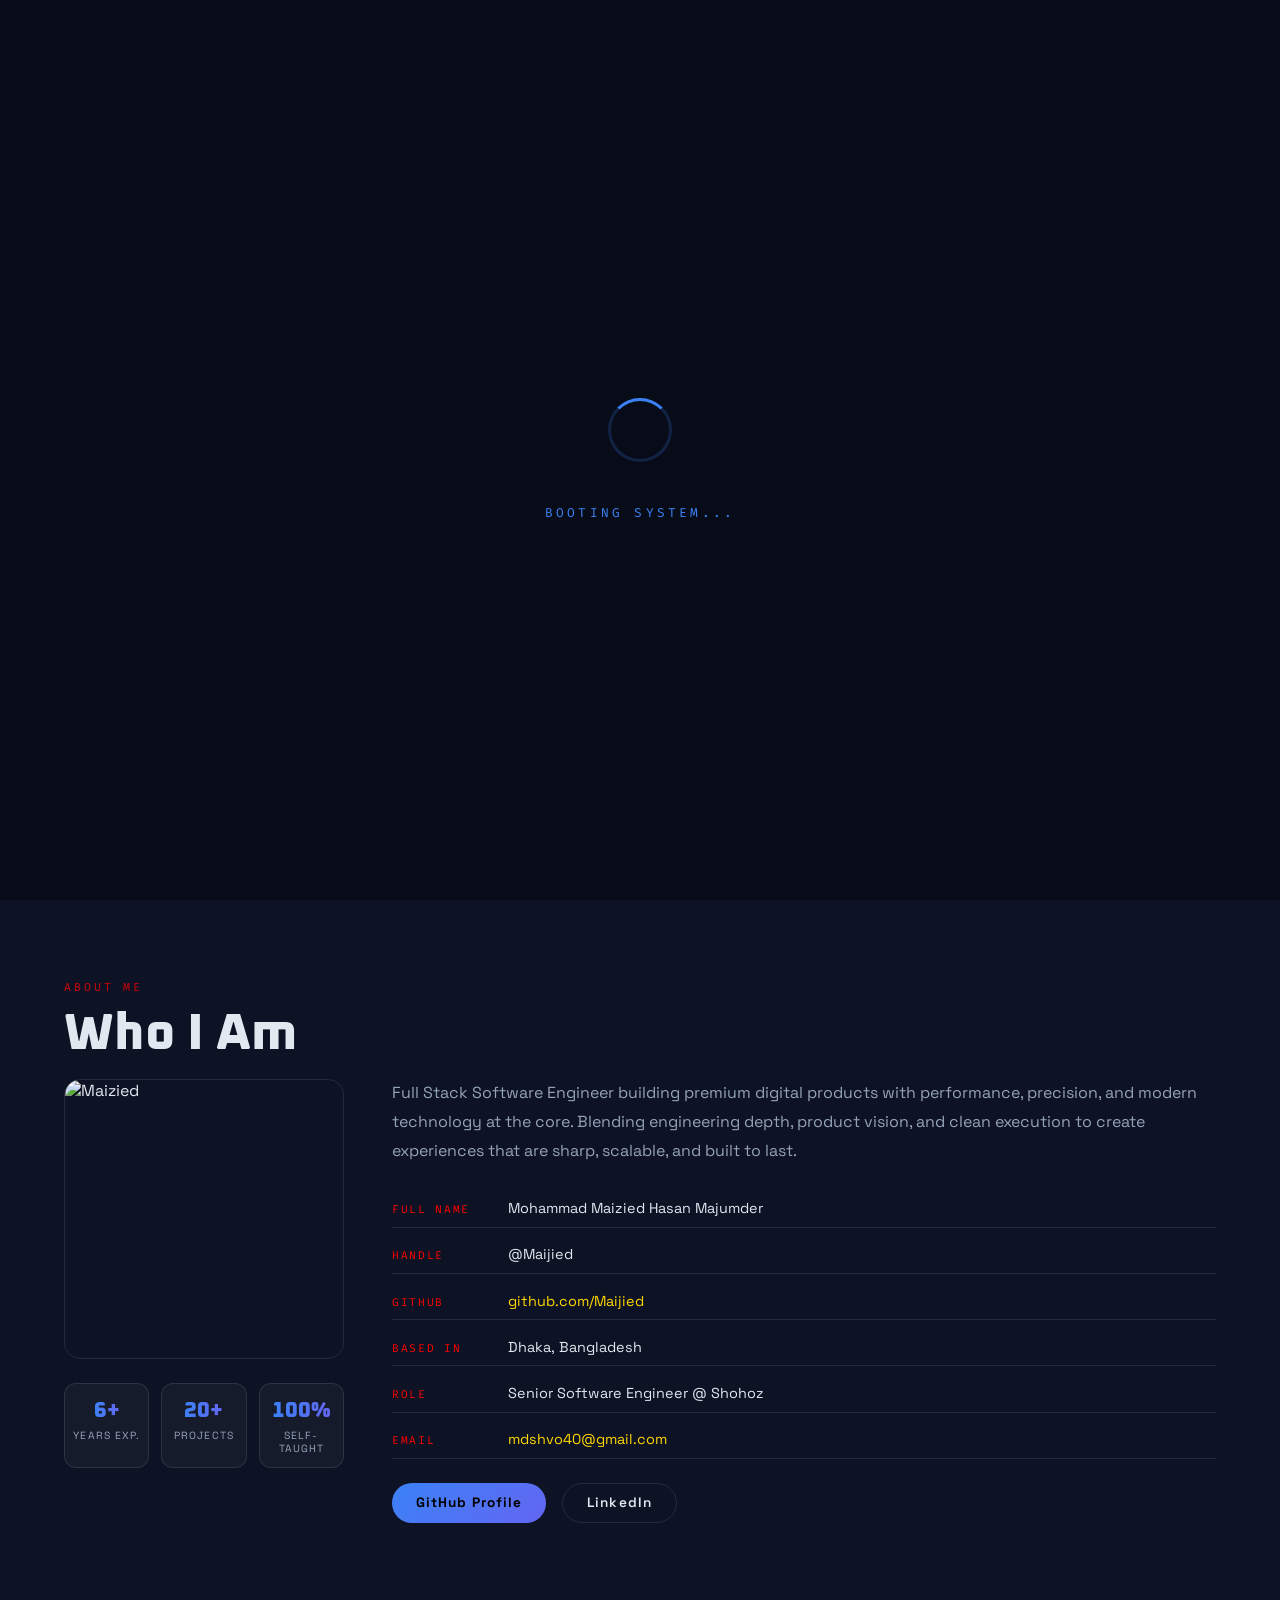
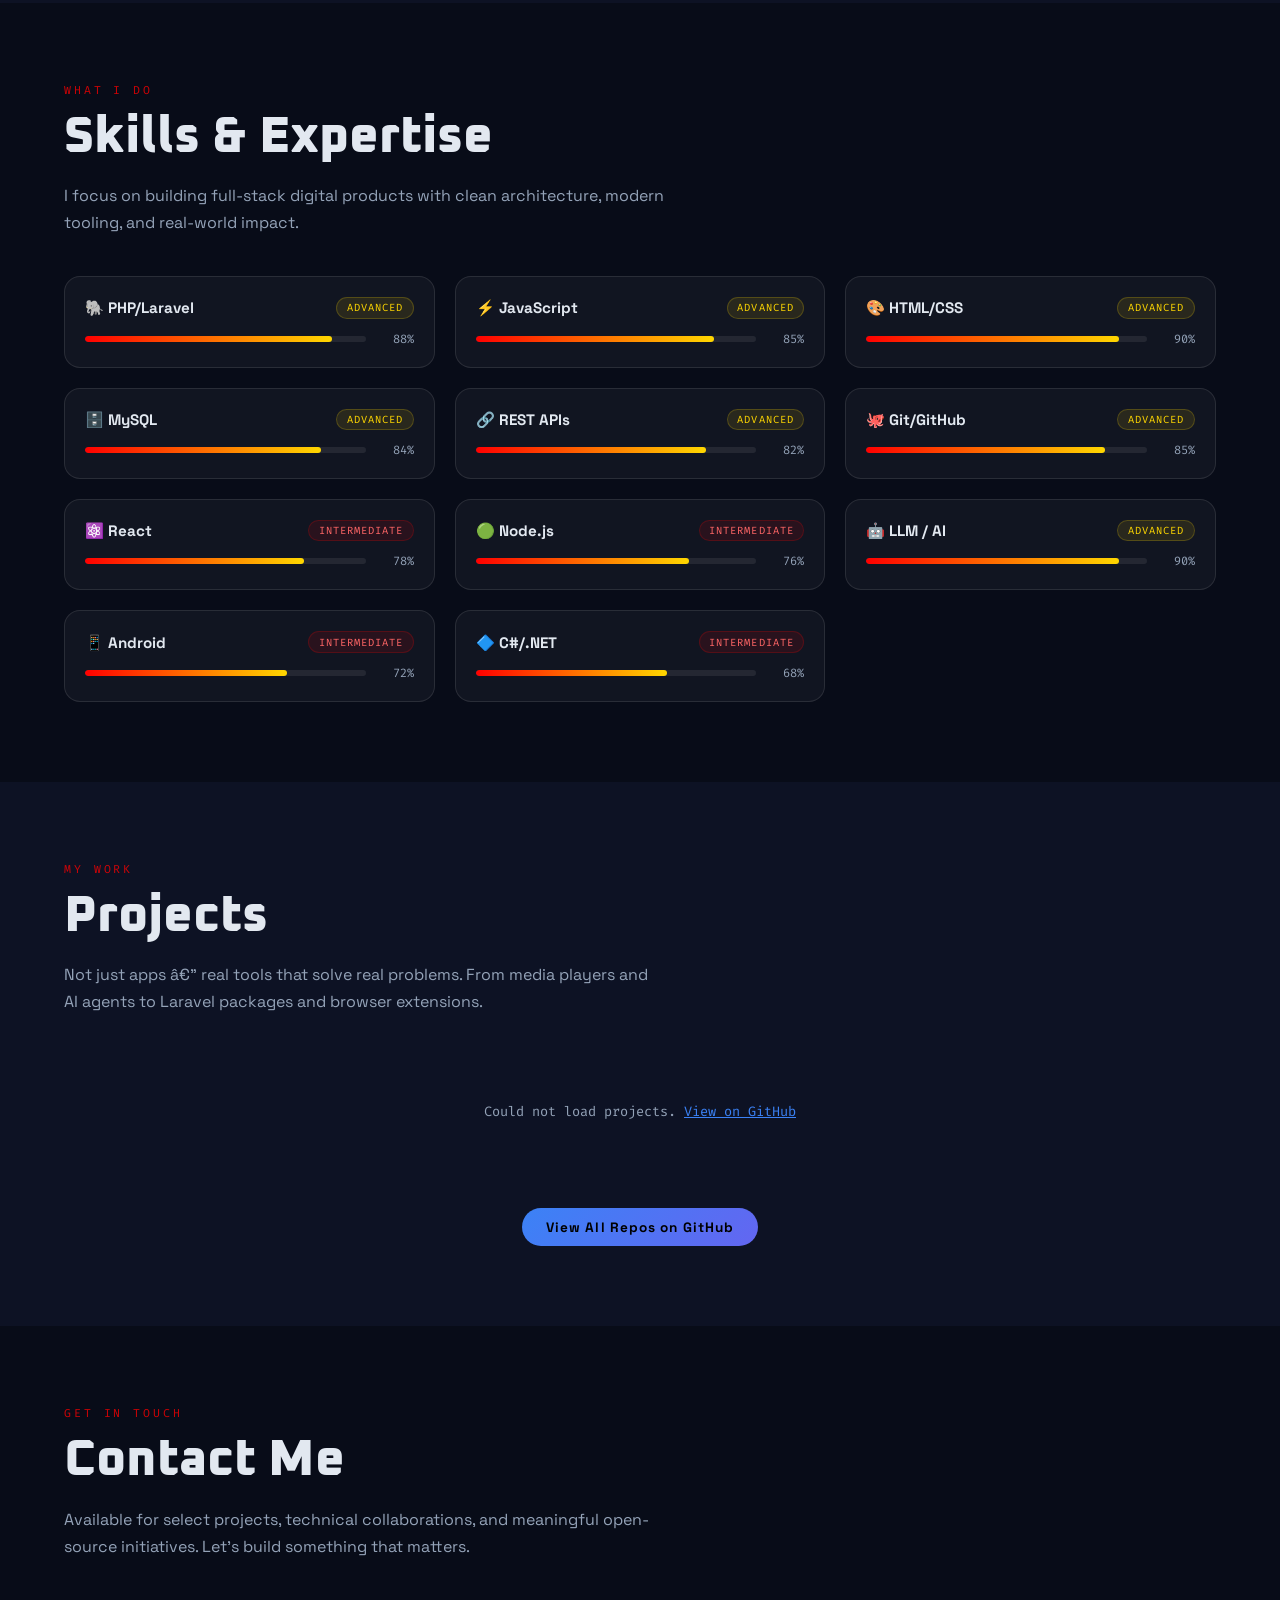
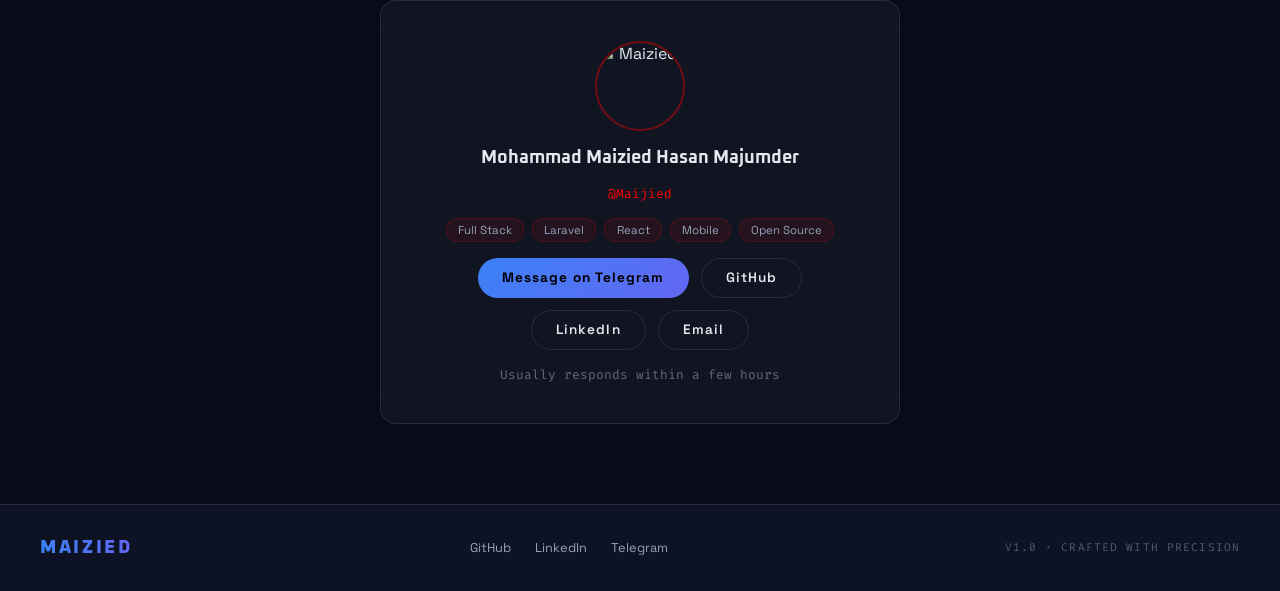
==== commit 13a3ec43: "feat: add Roast Me widget using RaaS API (EN + BN)" ====
--- a/portfolio/index.html
+++ b/portfolio/index.html
@@ -388,6 +388,20 @@
   </div>
 </div>
 
+<!-- 5. Roast Me widget -->
+<div id="roast-widget" style="position:fixed;bottom:2rem;left:2rem;z-index:902;display:flex;flex-direction:column;align-items:flex-start;gap:.6rem;">
+  <div id="roast-bubble" style="display:none;max-width:280px;background:rgba(10,10,10,.97);border:1px solid #ef4444;border-radius:16px;padding:1rem 1.2rem;font-family:'Fira Code',monospace;font-size:.8rem;line-height:1.6;color:#fca5a5;box-shadow:0 8px 40px rgba(239,68,68,.3);position:relative;">
+    <div style="font-size:.6rem;letter-spacing:.2em;color:#ef4444;margin-bottom:.4rem;">🔥 ROAST OF THE MOMENT</div>
+    <div id="roast-text">Loading fire...</div>
+    <div style="display:flex;gap:.5rem;margin-top:.75rem;">
+      <button onclick="window.getRoast('en')" style="flex:1;padding:.3rem;background:rgba(239,68,68,.15);border:1px solid rgba(239,68,68,.3);border-radius:8px;color:#fca5a5;font-size:.7rem;cursor:pointer;font-family:'Fira Code',monospace;">🔥 EN</button>
+      <button onclick="window.getRoast('bn')" style="flex:1;padding:.3rem;background:rgba(239,68,68,.15);border:1px solid rgba(239,68,68,.3);border-radius:8px;color:#fca5a5;font-size:.7rem;cursor:pointer;font-family:'Fira Code',monospace;">🔥 BN</button>
+    </div>
+  </div>
+  <button id="roast-btn" title="Roast Me!" style="width:52px;height:52px;border-radius:50%;background:linear-gradient(135deg,#ef4444,#f97316);border:none;cursor:pointer;font-size:1.4rem;box-shadow:0 4px 20px rgba(239,68,68,.5);transition:transform .2s;animation:roastPulse 2s ease-in-out infinite;">🔥</button>
+</div>
+
+<script src="https://maijied.github.io/roast-as-a-service/api/client.js"></script>
 <script src="script.js"></script>
 </body>
 </html>
--- a/portfolio/style.css
+++ b/portfolio/style.css
@@ -1252,3 +1252,9 @@
 /* ===== SECTION THEME TRANSITIONS ===== */
 .section-theme { transition: background .5s; }
 
+
+/* ===== ROAST BUTTON ===== */
+@keyframes roastPulse {
+  0%,100% { transform: scale(1); box-shadow: 0 4px 20px rgba(239,68,68,.5); }
+  50% { transform: scale(1.1); box-shadow: 0 4px 32px rgba(249,115,22,.8); }
+}
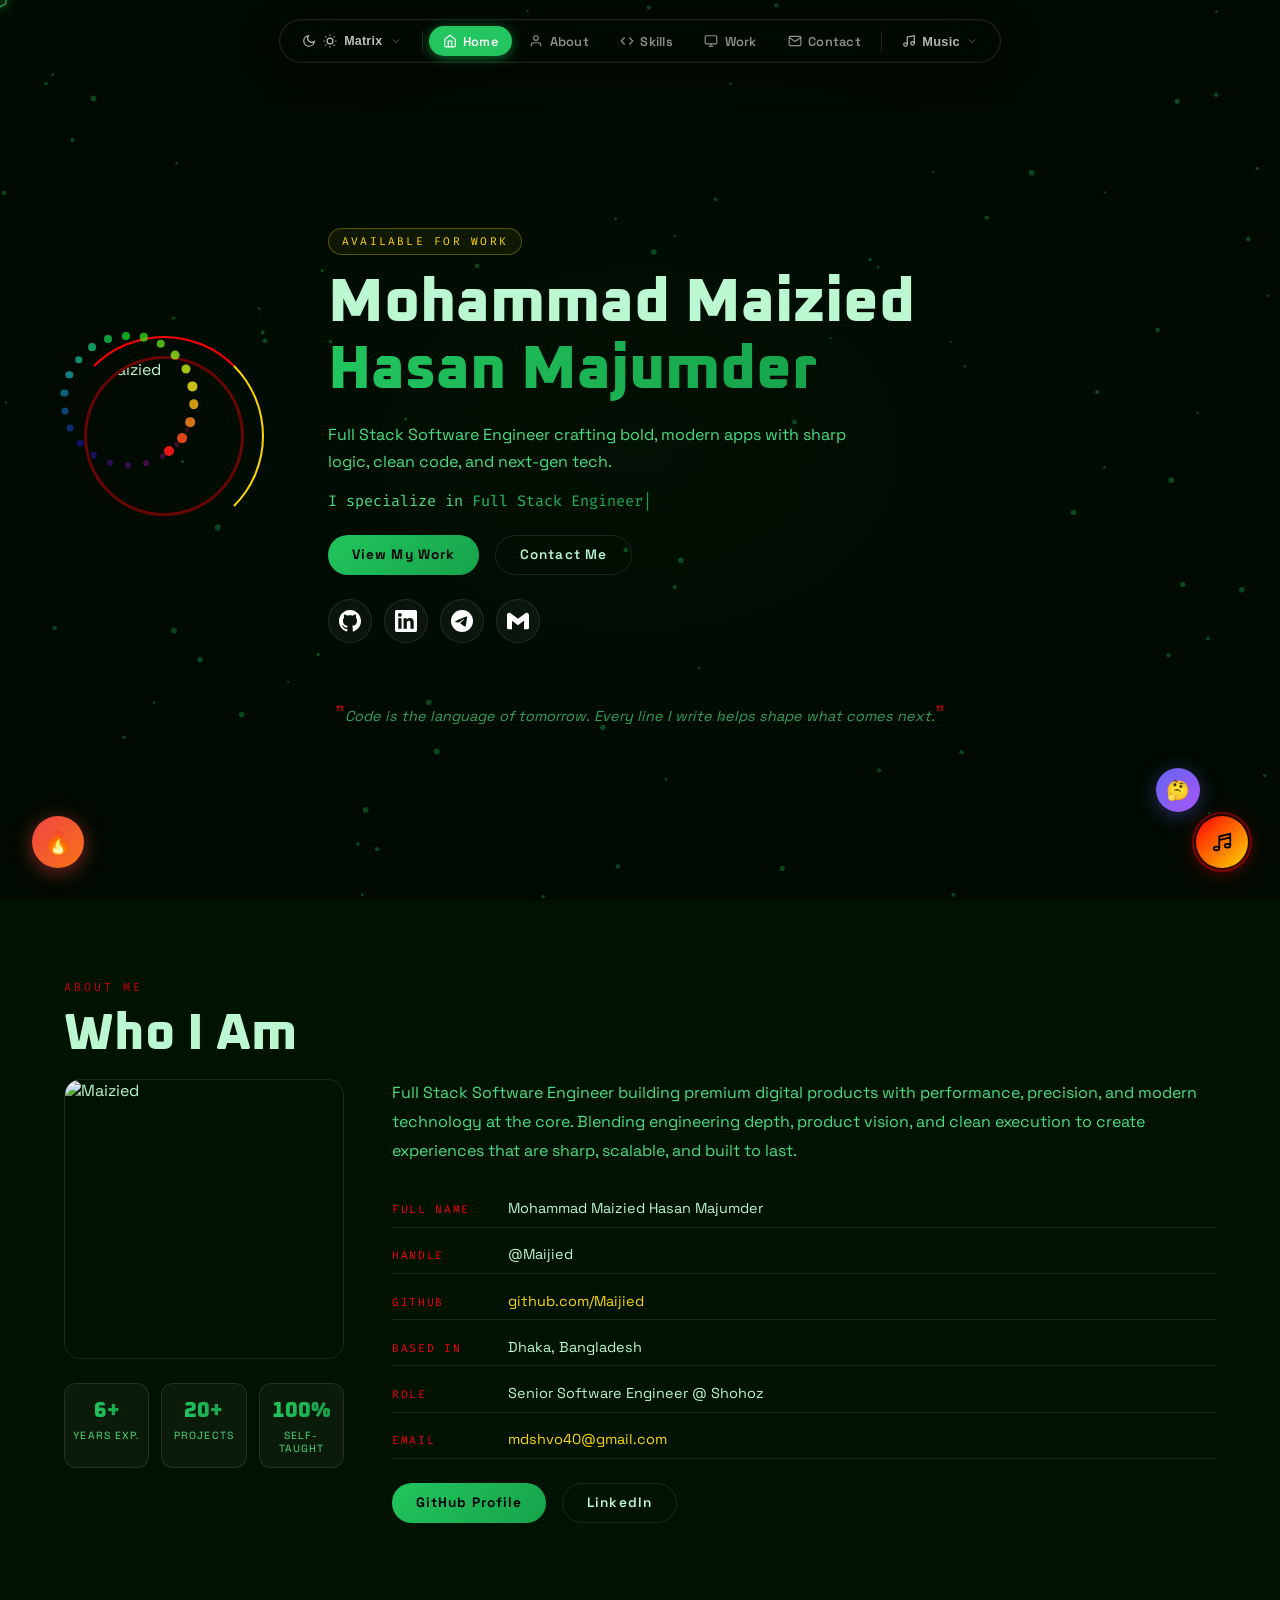
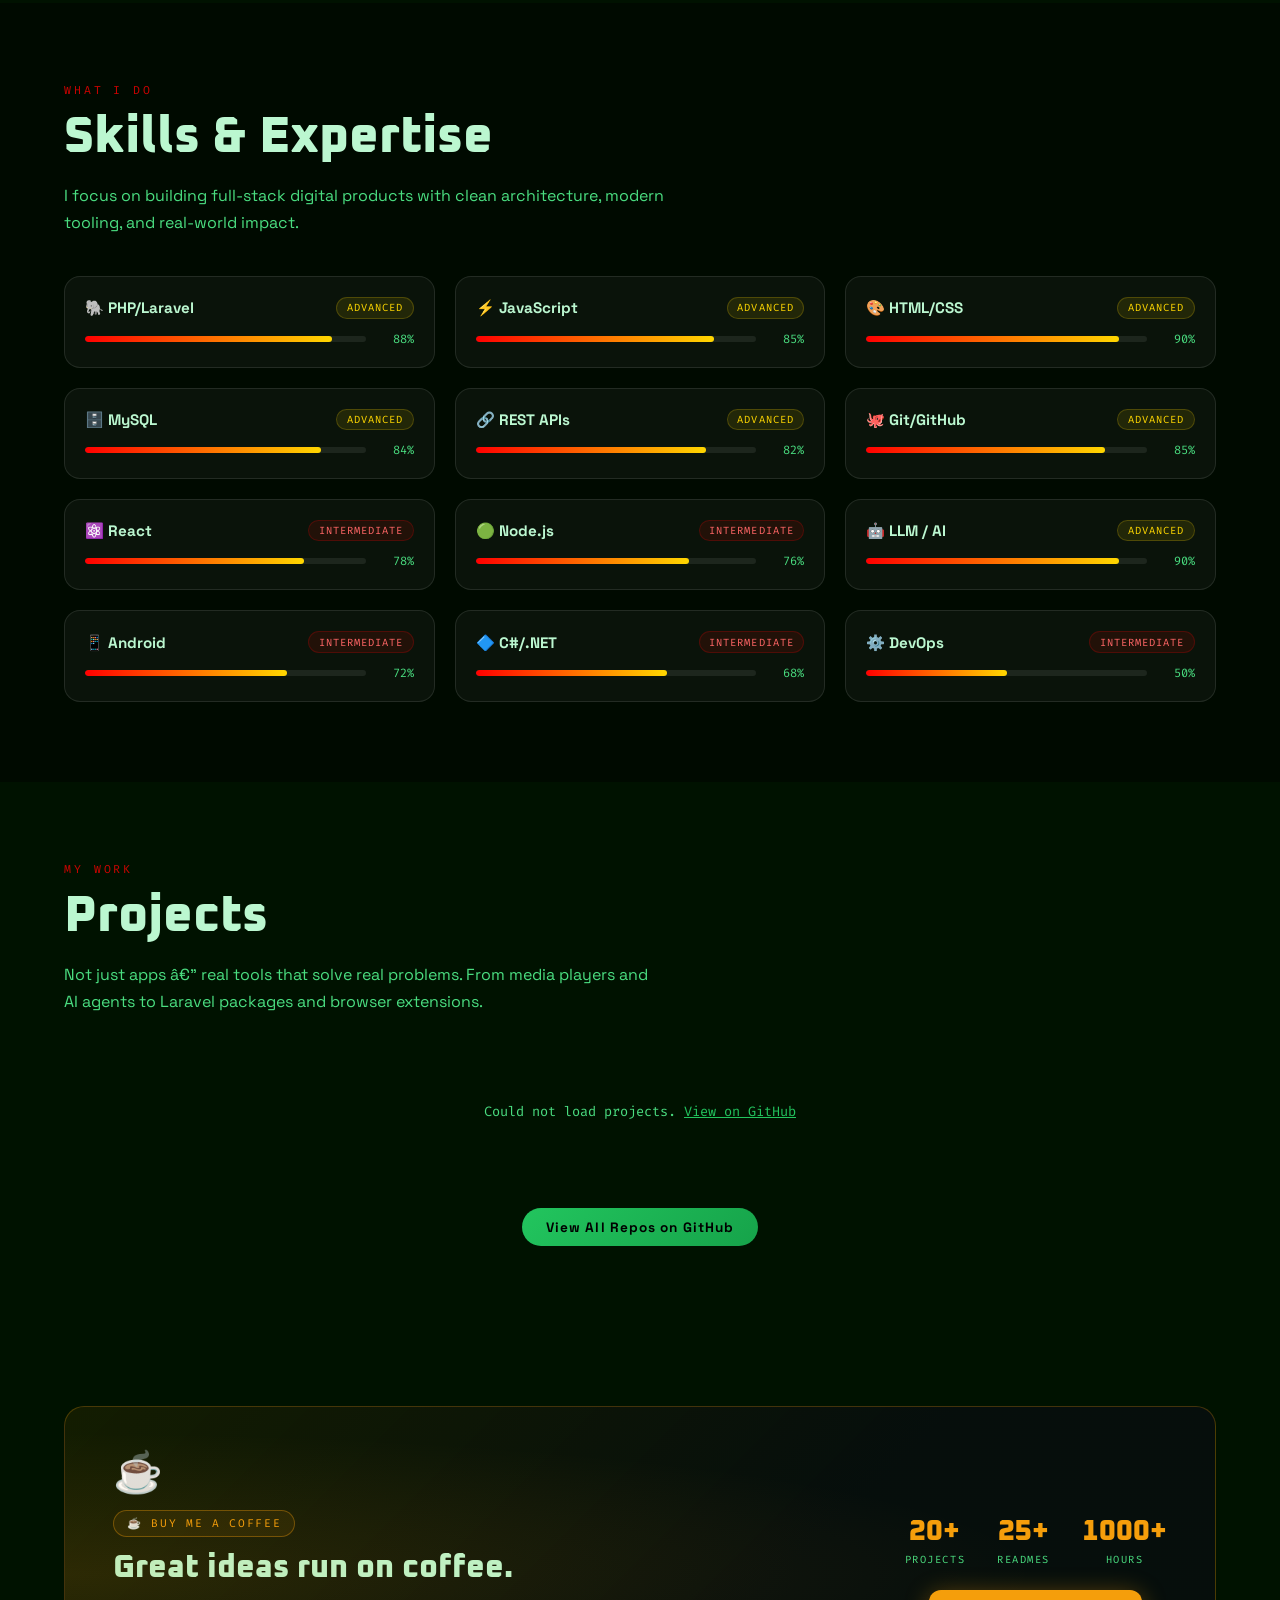
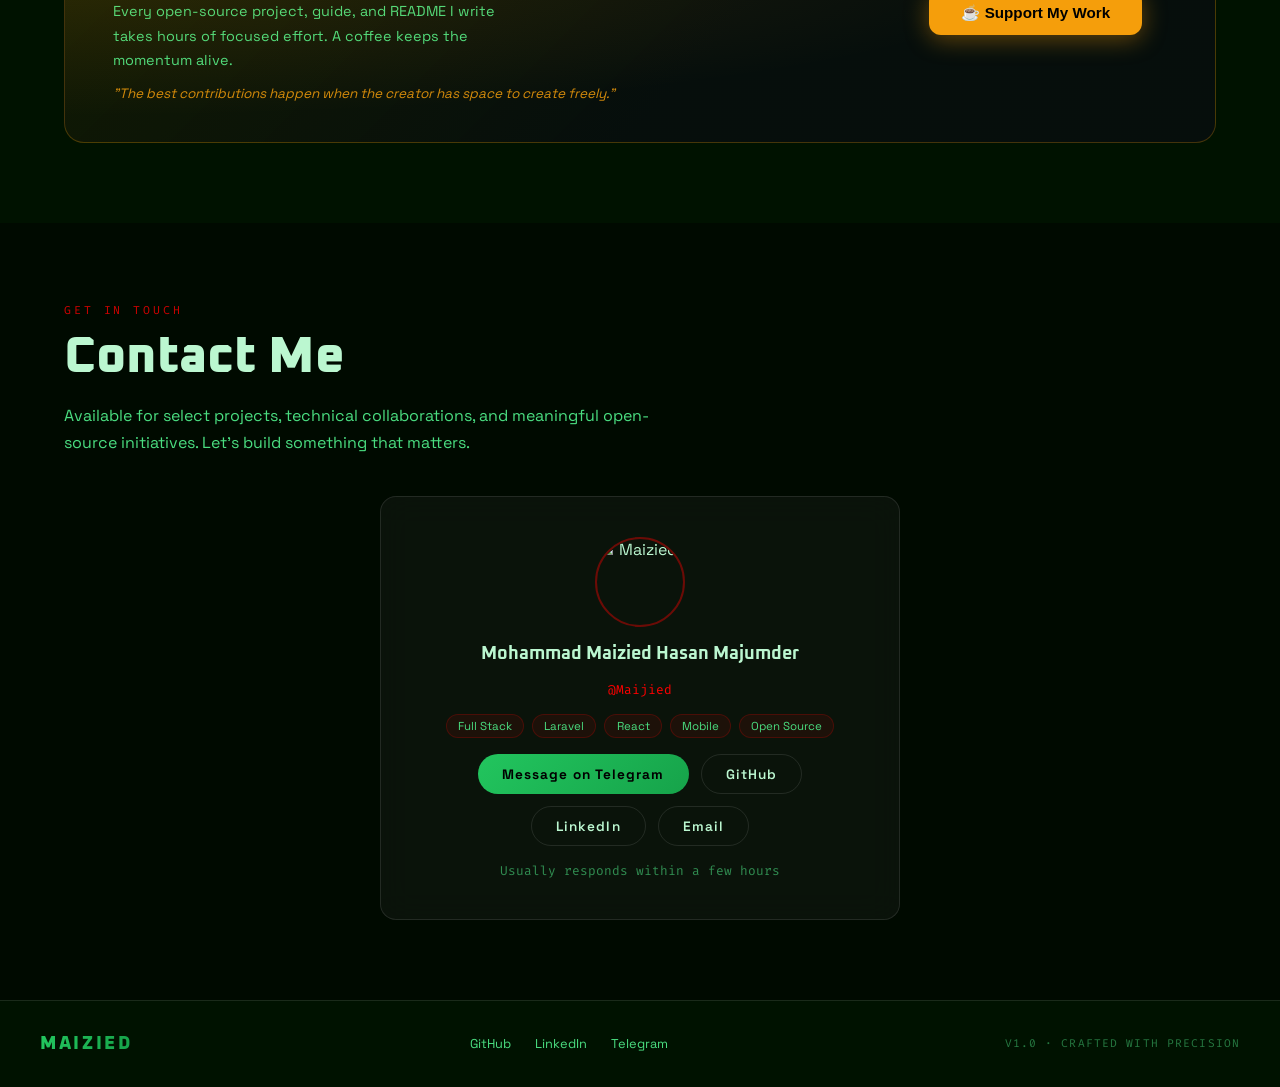
==== commit 2d0ff218: "feat: add Support/Buy Me a Coffee section with bKash QR and crypto addresses" ====
--- a/portfolio/index.html
+++ b/portfolio/index.html
@@ -239,6 +239,97 @@
   </div>
 </section>
 
+<!-- SUPPORT / BUY ME A COFFEE -->
+<section id="support" class="section-theme support-section" data-theme="support">
+  <div class="section-inner">
+
+    <!-- Main coffee card -->
+    <div class="coffee-card">
+      <div class="coffee-left">
+        <div class="coffee-emoji">☕</div>
+        <div class="coffee-badge">☕ BUY ME A COFFEE</div>
+        <h2 class="coffee-title">Great ideas run on coffee.</h2>
+        <p class="coffee-desc">Every open-source project, guide, and README I write takes hours of focused effort. A coffee keeps the momentum alive.</p>
+        <p class="coffee-quote">"The best contributions happen when the creator has space to create freely."</p>
+      </div>
+      <div class="coffee-right">
+        <div class="coffee-stats">
+          <div class="coffee-stat"><span class="coffee-num">20+</span><span class="coffee-label">PROJECTS</span></div>
+          <div class="coffee-stat"><span class="coffee-num">25+</span><span class="coffee-label">READMES</span></div>
+          <div class="coffee-stat"><span class="coffee-num">1000+</span><span class="coffee-label">HOURS</span></div>
+        </div>
+        <button class="coffee-btn" id="coffee-btn-main">
+          ☕ Support My Work
+        </button>
+      </div>
+    </div>
+
+    <!-- Support modal trigger area -->
+    <div id="support-modal" class="support-modal hidden">
+      <div class="support-modal-inner">
+        <button class="support-modal-close" id="support-modal-close">✕</button>
+
+        <!-- bKash -->
+        <div class="support-block">
+          <h3 class="support-block-title">☕ Buy Me a Coffee — bKash</h3>
+          <p class="support-block-sub">Sending from Bangladesh? Support via <strong>bKash Send Money</strong>:</p>
+          <div class="bkash-wrap">
+            <img src="https://api.qrserver.com/v1/create-qr-code/?size=160x160&data=01629158131&color=E2136E&bgcolor=ffffff" alt="bKash QR" class="bkash-qr"/>
+            <div class="bkash-num">
+              <span>📱 bKash Number:</span>
+              <code id="bkash-code">01629158131</code>
+              <button class="copy-btn" onclick="navigator.clipboard.writeText('01629158131');this.textContent='✓ Copied!';setTimeout(()=>this.textContent='Copy',1500)">Copy</button>
+            </div>
+            <p class="bkash-hint">Open bKash app → Send Money → Scan QR or enter number above</p>
+          </div>
+        </div>
+
+        <div class="support-divider"></div>
+
+        <!-- Crypto -->
+        <div class="support-block">
+          <h3 class="support-block-title">💛 Decentralized Support</h3>
+          <p class="support-block-sub">Support via USDT on any network below. No accounts, no middlemen — direct on-chain.</p>
+          <div class="crypto-table-wrap">
+            <table class="crypto-table">
+              <thead><tr><th>Network</th><th>Token</th><th>Address</th><th></th></tr></thead>
+              <tbody>
+                <tr>
+                  <td>BNB Smart Chain (BEP20)</td><td>USDT</td>
+                  <td><code>0xfbaae60922e40bdcc82142ac6d6ff9c69bb12d26</code></td>
+                  <td><button class="copy-btn" onclick="navigator.clipboard.writeText('0xfbaae60922e40bdcc82142ac6d6ff9c69bb12d26');this.textContent='✓';setTimeout(()=>this.textContent='Copy',1500)">Copy</button></td>
+                </tr>
+                <tr>
+                  <td>Ethereum (ERC20)</td><td>USDT</td>
+                  <td><code>0xfbaae60922e40bdcc82142ac6d6ff9c69bb12d26</code></td>
+                  <td><button class="copy-btn" onclick="navigator.clipboard.writeText('0xfbaae60922e40bdcc82142ac6d6ff9c69bb12d26');this.textContent='✓';setTimeout(()=>this.textContent='Copy',1500)">Copy</button></td>
+                </tr>
+                <tr>
+                  <td>Solana</td><td>USDT</td>
+                  <td><code>HMbxpSyhS599xC9fVdMMtbnrbjBEvSP2ww2KXUoqwe7D</code></td>
+                  <td><button class="copy-btn" onclick="navigator.clipboard.writeText('HMbxpSyhS599xC9fVdMMtbnrbjBEvSP2ww2KXUoqwe7D');this.textContent='✓';setTimeout(()=>this.textContent='Copy',1500)">Copy</button></td>
+                </tr>
+                <tr>
+                  <td>Tron (TRC20)</td><td>USDT</td>
+                  <td><code>TNicohFHB9VYPSq2ksqRD73Ubhi9QVAVZm</code></td>
+                  <td><button class="copy-btn" onclick="navigator.clipboard.writeText('TNicohFHB9VYPSq2ksqRD73Ubhi9QVAVZm');this.textContent='✓';setTimeout(()=>this.textContent='Copy',1500)">Copy</button></td>
+                </tr>
+                <tr>
+                  <td>Aptos</td><td>USDT</td>
+                  <td><code>0xb9a6776cfce10ee3755ecaa39f8aeb5b4f1edaa0adaccf4c79260c63bce27e3d</code></td>
+                  <td><button class="copy-btn" onclick="navigator.clipboard.writeText('0xb9a6776cfce10ee3755ecaa39f8aeb5b4f1edaa0adaccf4c79260c63bce27e3d');this.textContent='✓';setTimeout(()=>this.textContent='Copy',1500)">Copy</button></td>
+                </tr>
+              </tbody>
+            </table>
+          </div>
+          <p class="crypto-warning">⚠️ Only send USDT to the matching network. Do not send NFTs or other tokens.</p>
+        </div>
+      </div>
+    </div>
+
+  </div>
+</section>
+
 <!-- CONTACT -->
 <section id="contact" class="section-theme contact-section" data-theme="contact">
   <div class="section-inner">
--- a/portfolio/style.css
+++ b/portfolio/style.css
@@ -1258,3 +1258,183 @@
   0%,100% { transform: scale(1); box-shadow: 0 4px 20px rgba(239,68,68,.5); }
   50% { transform: scale(1.1); box-shadow: 0 4px 32px rgba(249,115,22,.8); }
 }
+
+/* ===== SUPPORT / COFFEE SECTION ===== */
+.support-section { background: var(--bg2); }
+
+.coffee-card {
+  display: flex;
+  align-items: center;
+  justify-content: space-between;
+  gap: 3rem;
+  background: linear-gradient(135deg, rgba(245,158,11,.08) 0%, rgba(10,12,20,.6) 60%);
+  border: 1px solid rgba(245,158,11,.25);
+  border-radius: 20px;
+  padding: 2.5rem 3rem;
+  position: relative;
+  overflow: hidden;
+}
+.coffee-card::before {
+  content: '';
+  position: absolute; inset: 0;
+  background: radial-gradient(ellipse at 0% 50%, rgba(245,158,11,.12) 0%, transparent 60%);
+  pointer-events: none;
+}
+.coffee-left { flex: 1; display: flex; flex-direction: column; gap: .75rem; }
+.coffee-emoji { font-size: 2.5rem; }
+.coffee-badge {
+  display: inline-flex; align-items: center; gap: .4rem;
+  font-family: 'Fira Code', monospace;
+  font-size: .7rem; letter-spacing: .15em;
+  color: #f59e0b;
+  border: 1px solid rgba(245,158,11,.35);
+  padding: .3rem .8rem; border-radius: 999px;
+  background: rgba(245,158,11,.08);
+  width: fit-content;
+}
+.coffee-title {
+  font-family: 'Oxanium', sans-serif;
+  font-size: clamp(1.4rem, 3vw, 2rem);
+  font-weight: 800;
+  color: var(--text);
+  line-height: 1.2;
+}
+.coffee-desc { font-size: .9rem; color: var(--text2); line-height: 1.7; max-width: 420px; }
+.coffee-quote { font-style: italic; color: #f59e0b; font-size: .85rem; opacity: .85; }
+
+.coffee-right { display: flex; flex-direction: column; align-items: center; gap: 1.5rem; flex-shrink: 0; }
+.coffee-stats { display: flex; gap: 2rem; }
+.coffee-stat { display: flex; flex-direction: column; align-items: center; gap: .2rem; }
+.coffee-num {
+  font-family: 'Oxanium', sans-serif;
+  font-size: 1.8rem; font-weight: 900;
+  color: #f59e0b;
+}
+.coffee-label {
+  font-family: 'Fira Code', monospace;
+  font-size: .65rem; letter-spacing: .15em;
+  color: var(--text2);
+}
+.coffee-btn {
+  display: flex; align-items: center; gap: .6rem;
+  padding: .85rem 2rem;
+  background: #f59e0b;
+  color: #000;
+  font-weight: 800; font-size: .95rem;
+  border: none; border-radius: 12px;
+  cursor: none;
+  transition: transform .2s, box-shadow .2s;
+  box-shadow: 0 4px 24px rgba(245,158,11,.4);
+  white-space: nowrap;
+}
+.coffee-btn:hover { transform: translateY(-2px); box-shadow: 0 8px 32px rgba(245,158,11,.6); }
+
+/* Support Modal */
+.support-modal {
+  margin-top: 2rem;
+  background: var(--glass-bg);
+  border: 1px solid rgba(245,158,11,.2);
+  border-radius: 20px;
+  overflow: hidden;
+  position: relative;
+  transition: all .3s;
+}
+.support-modal.hidden { display: none; }
+.support-modal-inner { padding: 2rem; display: flex; flex-direction: column; gap: 1.5rem; }
+.support-modal-close {
+  position: absolute; top: 1rem; right: 1rem;
+  background: rgba(255,255,255,.08); border: none;
+  color: var(--text2); width: 28px; height: 28px;
+  border-radius: 50%; cursor: none; font-size: .85rem;
+  transition: background .2s, color .2s;
+}
+.support-modal-close:hover { background: rgba(255,0,0,.2); color: #fff; }
+
+.support-block { display: flex; flex-direction: column; gap: .75rem; }
+.support-block-title {
+  font-family: 'Oxanium', sans-serif;
+  font-size: 1.1rem; font-weight: 700;
+  color: var(--text);
+}
+.support-block-sub { font-size: .88rem; color: var(--text2); line-height: 1.6; }
+.support-divider { height: 1px; background: rgba(255,255,255,.08); margin: .5rem 0; }
+
+/* bKash */
+.bkash-wrap { display: flex; flex-direction: column; align-items: center; gap: .75rem; }
+.bkash-qr {
+  width: 160px; height: 160px;
+  border-radius: 12px;
+  border: 3px solid #E2136E;
+  box-shadow: 0 0 20px rgba(226,19,110,.3);
+}
+.bkash-num {
+  display: flex; align-items: center; gap: .6rem;
+  font-size: .85rem; color: var(--text2);
+  flex-wrap: wrap; justify-content: center;
+}
+.bkash-num code {
+  background: rgba(226,19,110,.1);
+  border: 1px solid rgba(226,19,110,.3);
+  color: #f9a8d4; padding: .2rem .6rem;
+  border-radius: 6px; font-family: 'Fira Code', monospace;
+  font-size: .82rem;
+}
+.bkash-hint { font-size: .78rem; color: var(--text2); opacity: .7; text-align: center; font-style: italic; }
+
+/* Crypto table */
+.crypto-table-wrap { overflow-x: auto; border-radius: 10px; border: 1px solid rgba(255,255,255,.08); }
+.crypto-table { width: 100%; border-collapse: collapse; font-size: .78rem; }
+.crypto-table th {
+  background: rgba(255,255,255,.05);
+  padding: .6rem 1rem;
+  text-align: left;
+  font-family: 'Fira Code', monospace;
+  font-size: .68rem; letter-spacing: .1em;
+  color: var(--text2);
+  border-bottom: 1px solid rgba(255,255,255,.08);
+}
+.crypto-table td {
+  padding: .6rem 1rem;
+  border-bottom: 1px solid rgba(255,255,255,.05);
+  color: var(--text2);
+  vertical-align: middle;
+}
+.crypto-table tr:last-child td { border-bottom: none; }
+.crypto-table tr:hover td { background: rgba(245,158,11,.04); }
+.crypto-table code {
+  font-family: 'Fira Code', monospace;
+  font-size: .72rem;
+  color: #fbbf24;
+  word-break: break-all;
+}
+.copy-btn {
+  padding: .2rem .6rem;
+  background: rgba(245,158,11,.1);
+  border: 1px solid rgba(245,158,11,.3);
+  border-radius: 6px;
+  color: #f59e0b;
+  font-size: .7rem;
+  cursor: none;
+  white-space: nowrap;
+  transition: background .2s;
+  font-family: 'Fira Code', monospace;
+}
+.copy-btn:hover { background: rgba(245,158,11,.2); }
+.crypto-warning {
+  font-size: .75rem;
+  color: #f59e0b;
+  opacity: .7;
+  padding: .6rem .8rem;
+  background: rgba(245,158,11,.06);
+  border-left: 3px solid rgba(245,158,11,.4);
+  border-radius: 0 6px 6px 0;
+  font-family: 'Fira Code', monospace;
+}
+
+@media (max-width: 768px) {
+  .coffee-card { flex-direction: column; padding: 1.5rem; gap: 1.5rem; }
+  .coffee-right { width: 100%; }
+  .coffee-stats { justify-content: center; }
+  .coffee-btn { width: 100%; justify-content: center; }
+  .crypto-table td:nth-child(3) { max-width: 140px; overflow: hidden; text-overflow: ellipsis; }
+}
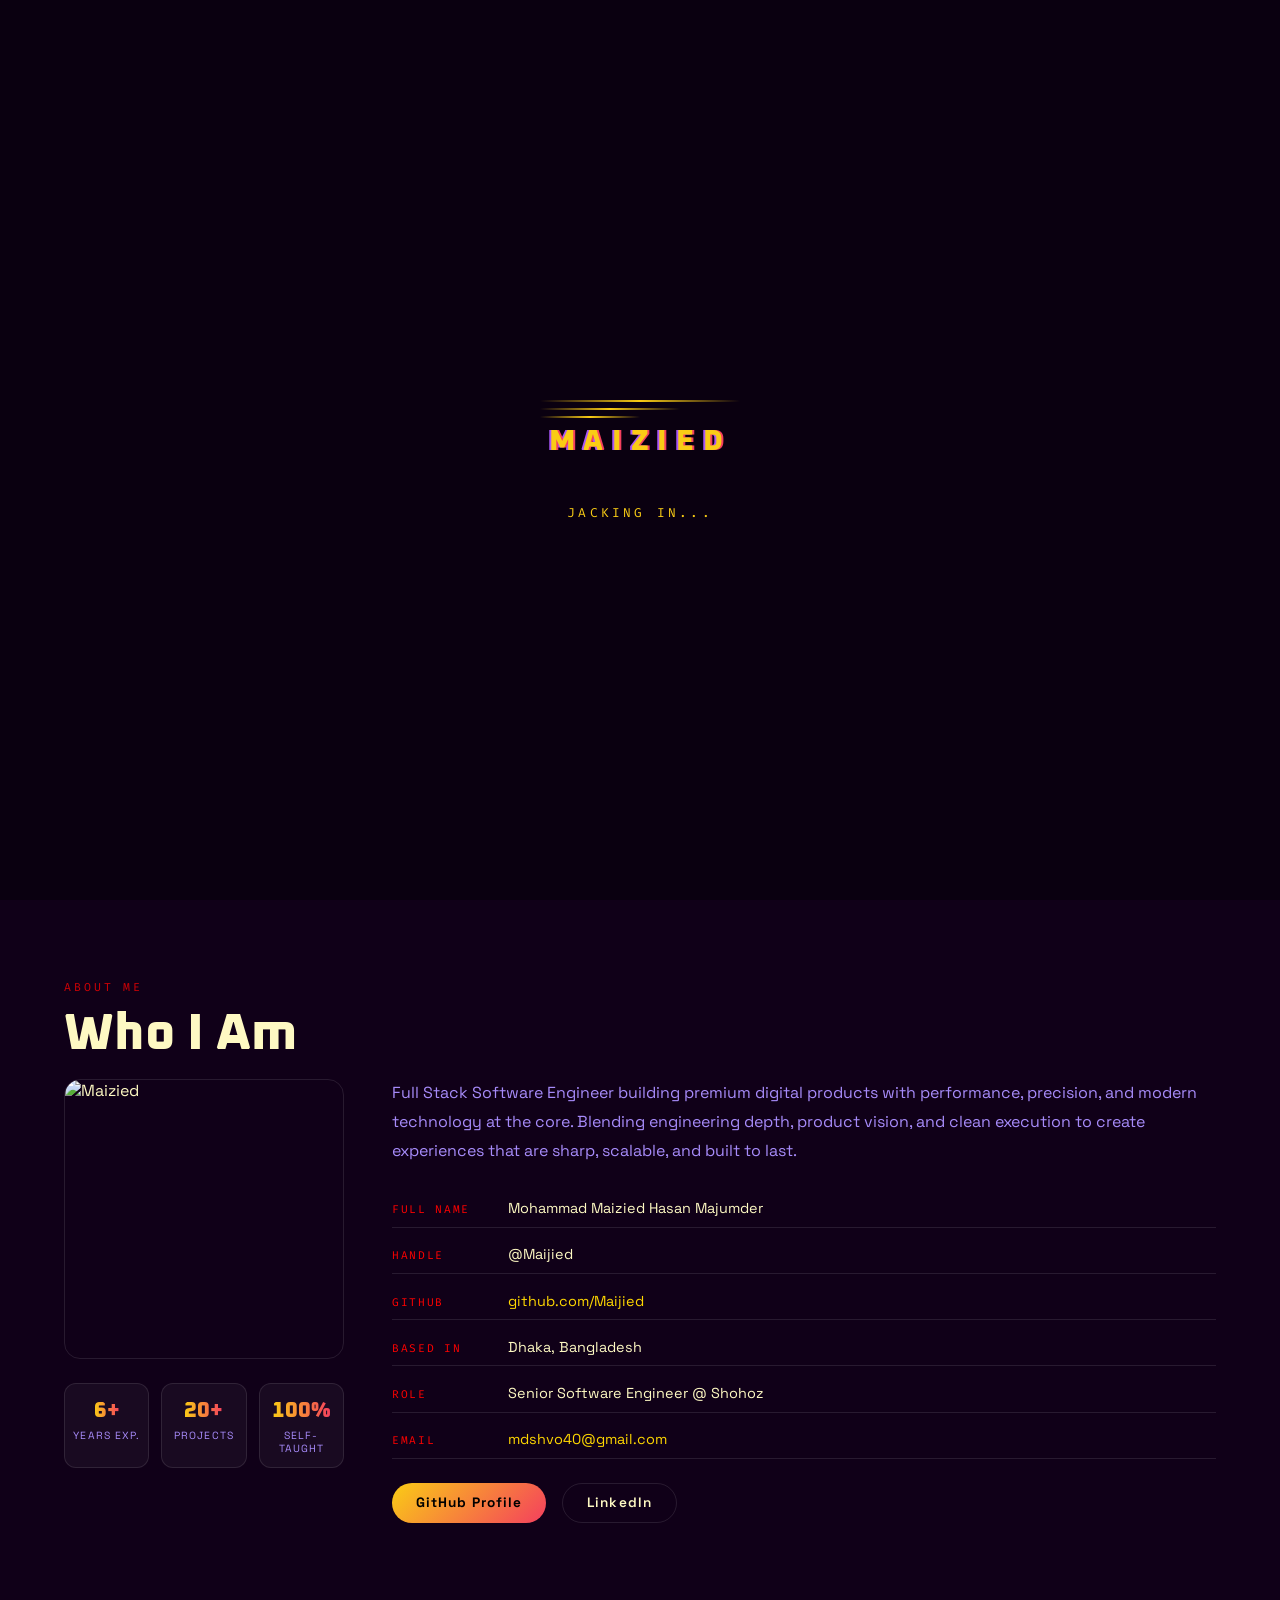
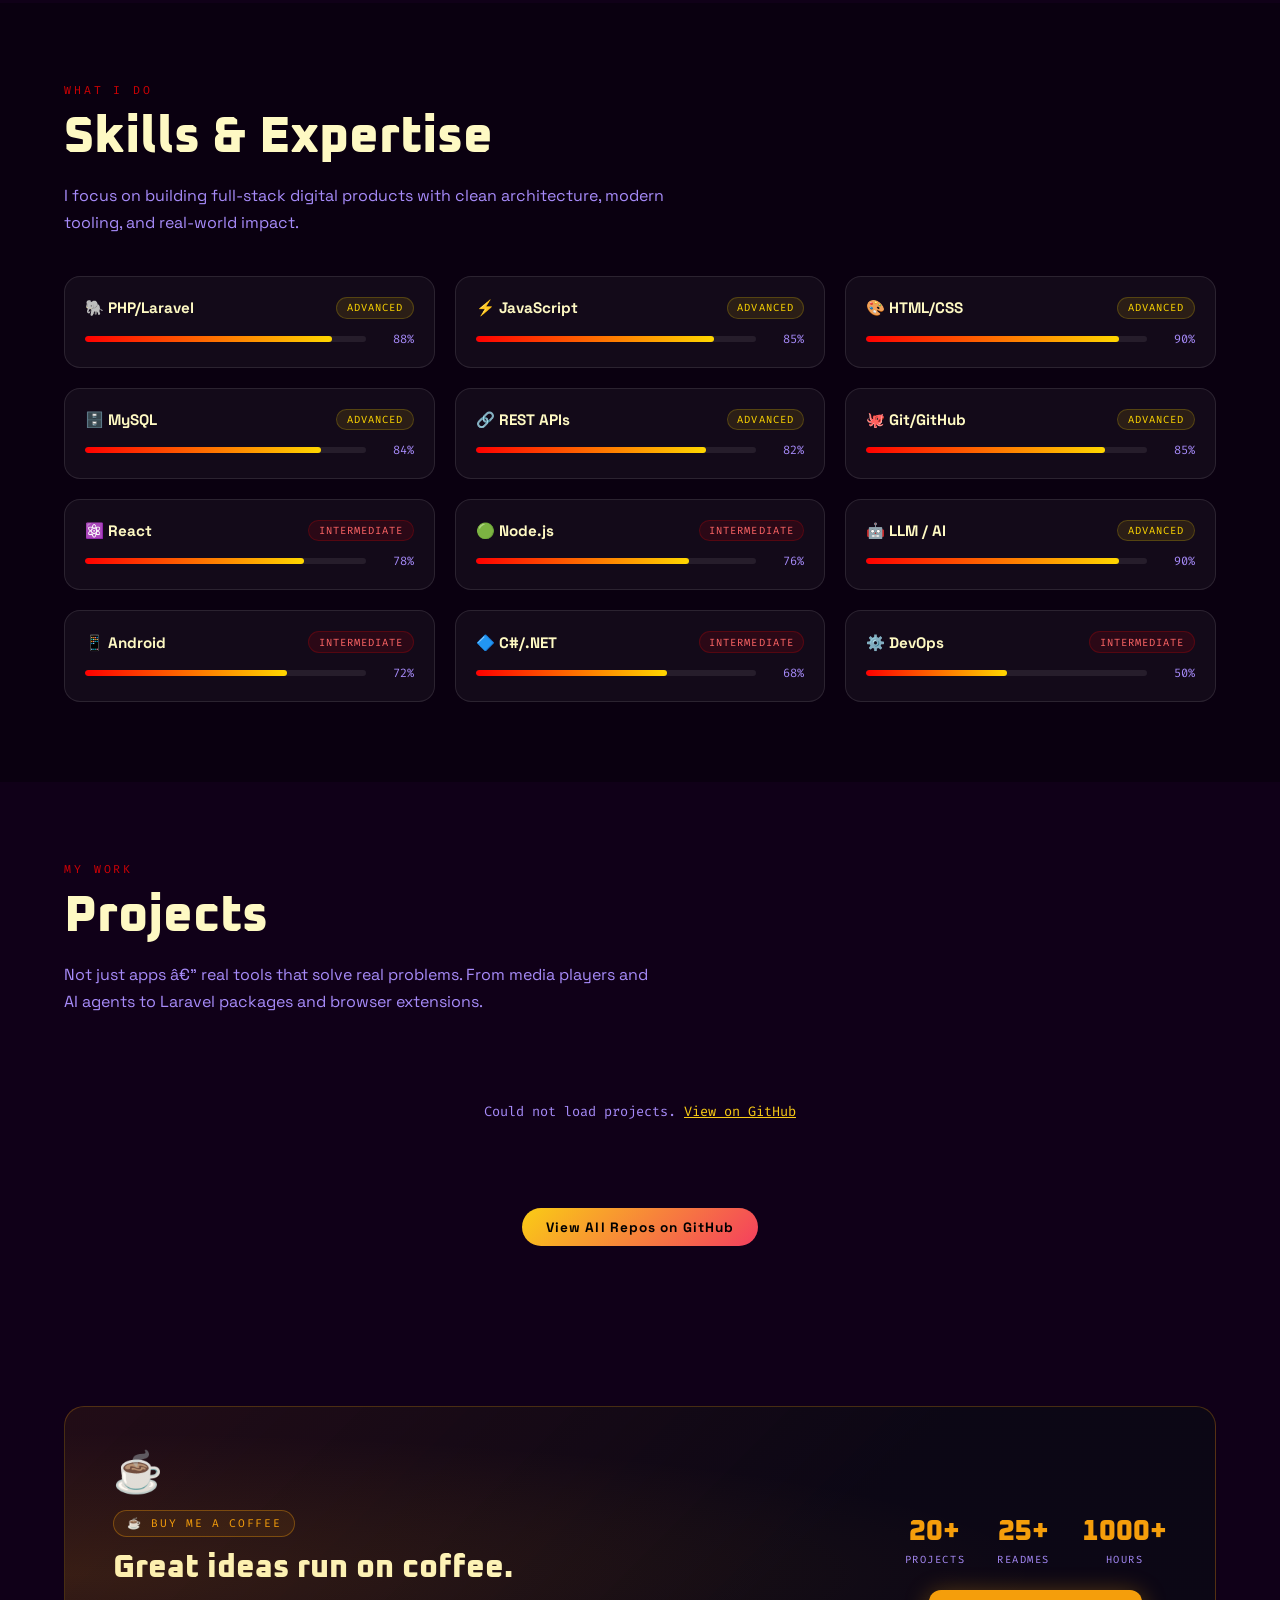
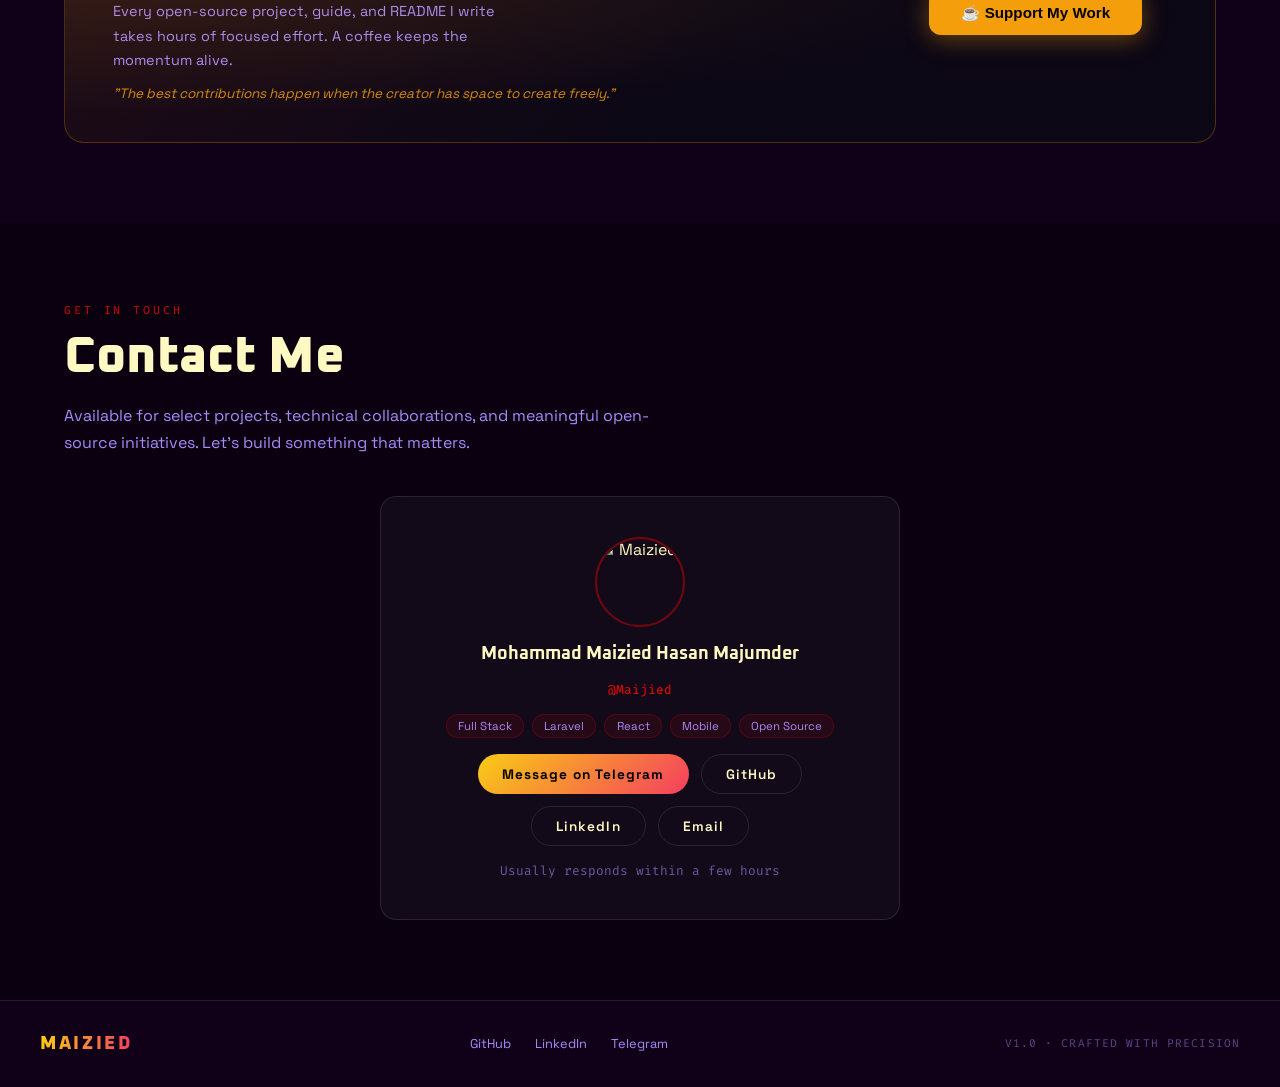
==== commit 924c6fe9: "fix: use actual bKash QR image instead of generated one" ====
--- a/portfolio/index.html
+++ b/portfolio/index.html
@@ -274,7 +274,7 @@
           <h3 class="support-block-title">☕ Buy Me a Coffee — bKash</h3>
           <p class="support-block-sub">Sending from Bangladesh? Support via <strong>bKash Send Money</strong>:</p>
           <div class="bkash-wrap">
-            <img src="https://api.qrserver.com/v1/create-qr-code/?size=160x160&data=01629158131&color=E2136E&bgcolor=ffffff" alt="bKash QR" class="bkash-qr"/>
+            <img src="bkash.jpg" alt="bKash QR" class="bkash-qr"/>
             <div class="bkash-num">
               <span>📱 bKash Number:</span>
               <code id="bkash-code">01629158131</code>
--- a/portfolio/style.css
+++ b/portfolio/style.css
@@ -1362,10 +1362,12 @@
 /* bKash */
 .bkash-wrap { display: flex; flex-direction: column; align-items: center; gap: .75rem; }
 .bkash-qr {
-  width: 160px; height: 160px;
+  width: 200px; height: 200px;
   border-radius: 12px;
   border: 3px solid #E2136E;
   box-shadow: 0 0 20px rgba(226,19,110,.3);
+  object-fit: contain;
+  background: #fff;
 }
 .bkash-num {
   display: flex; align-items: center; gap: .6rem;
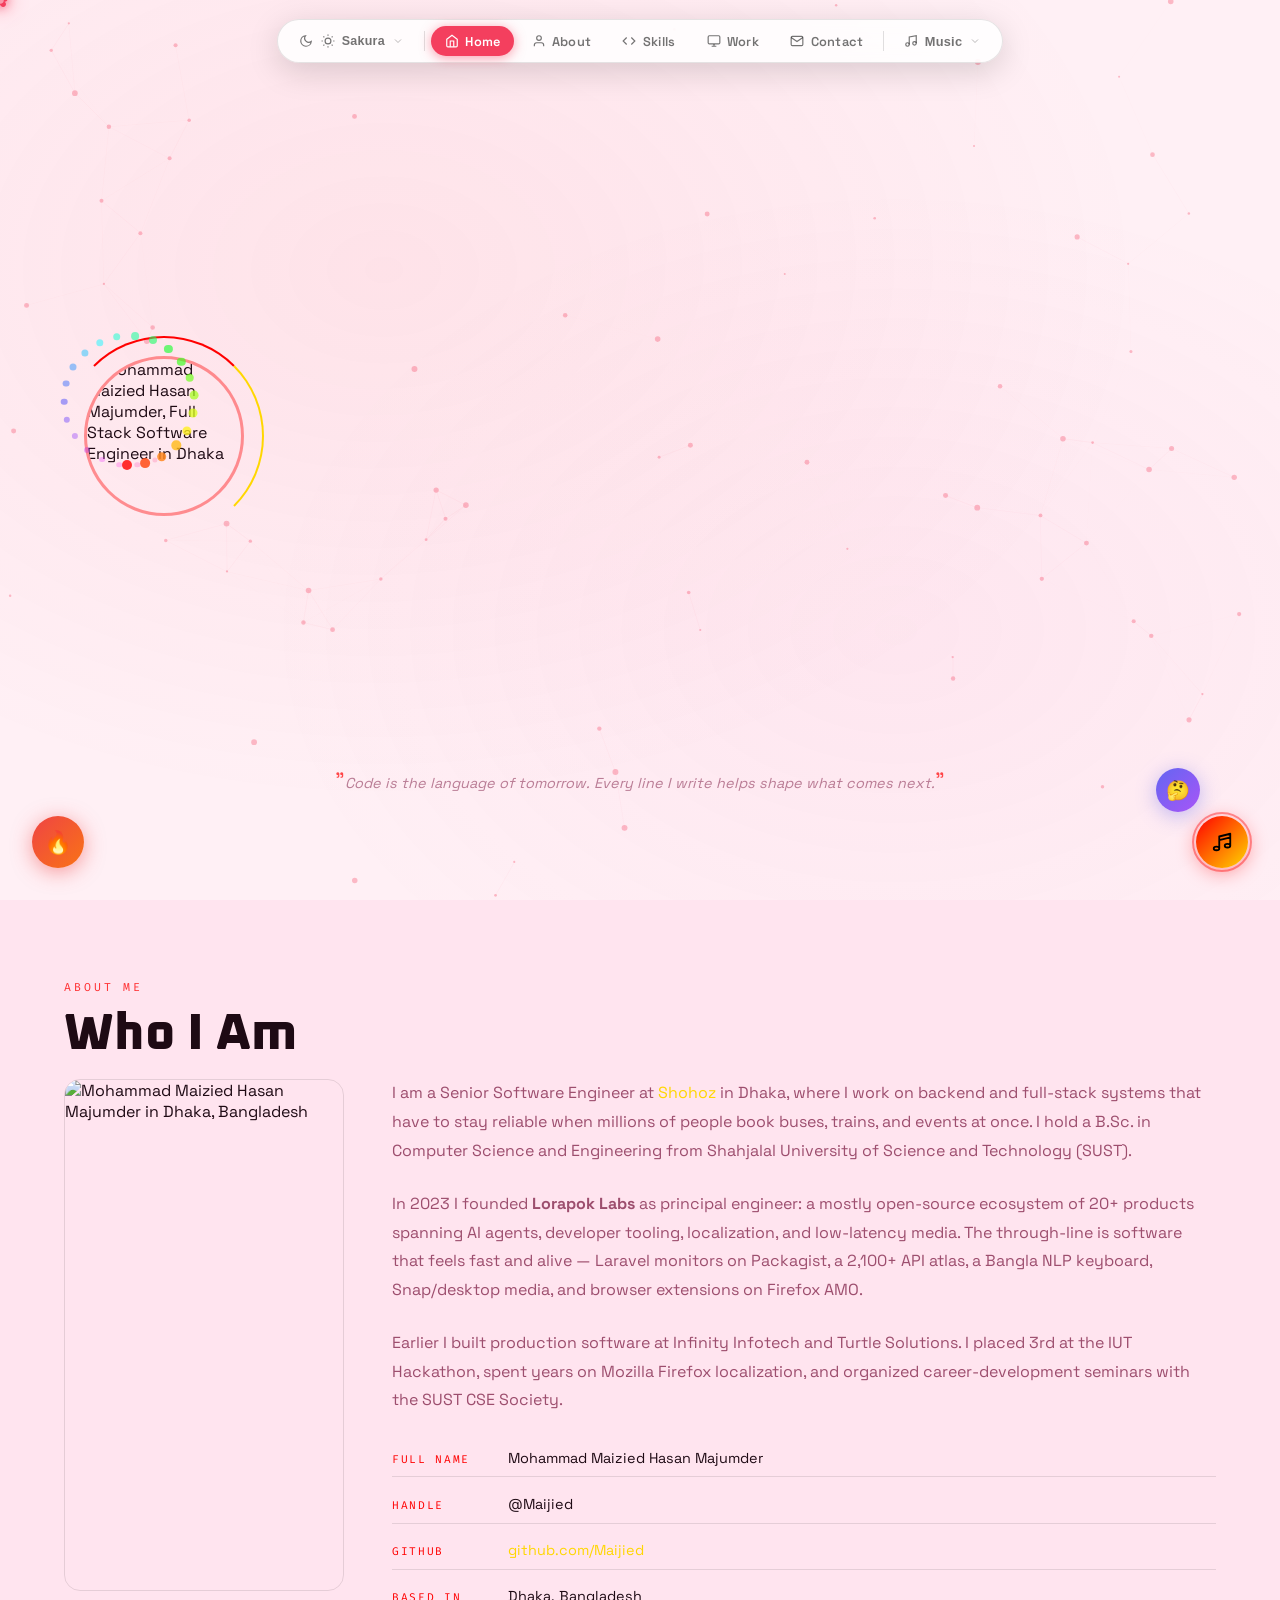
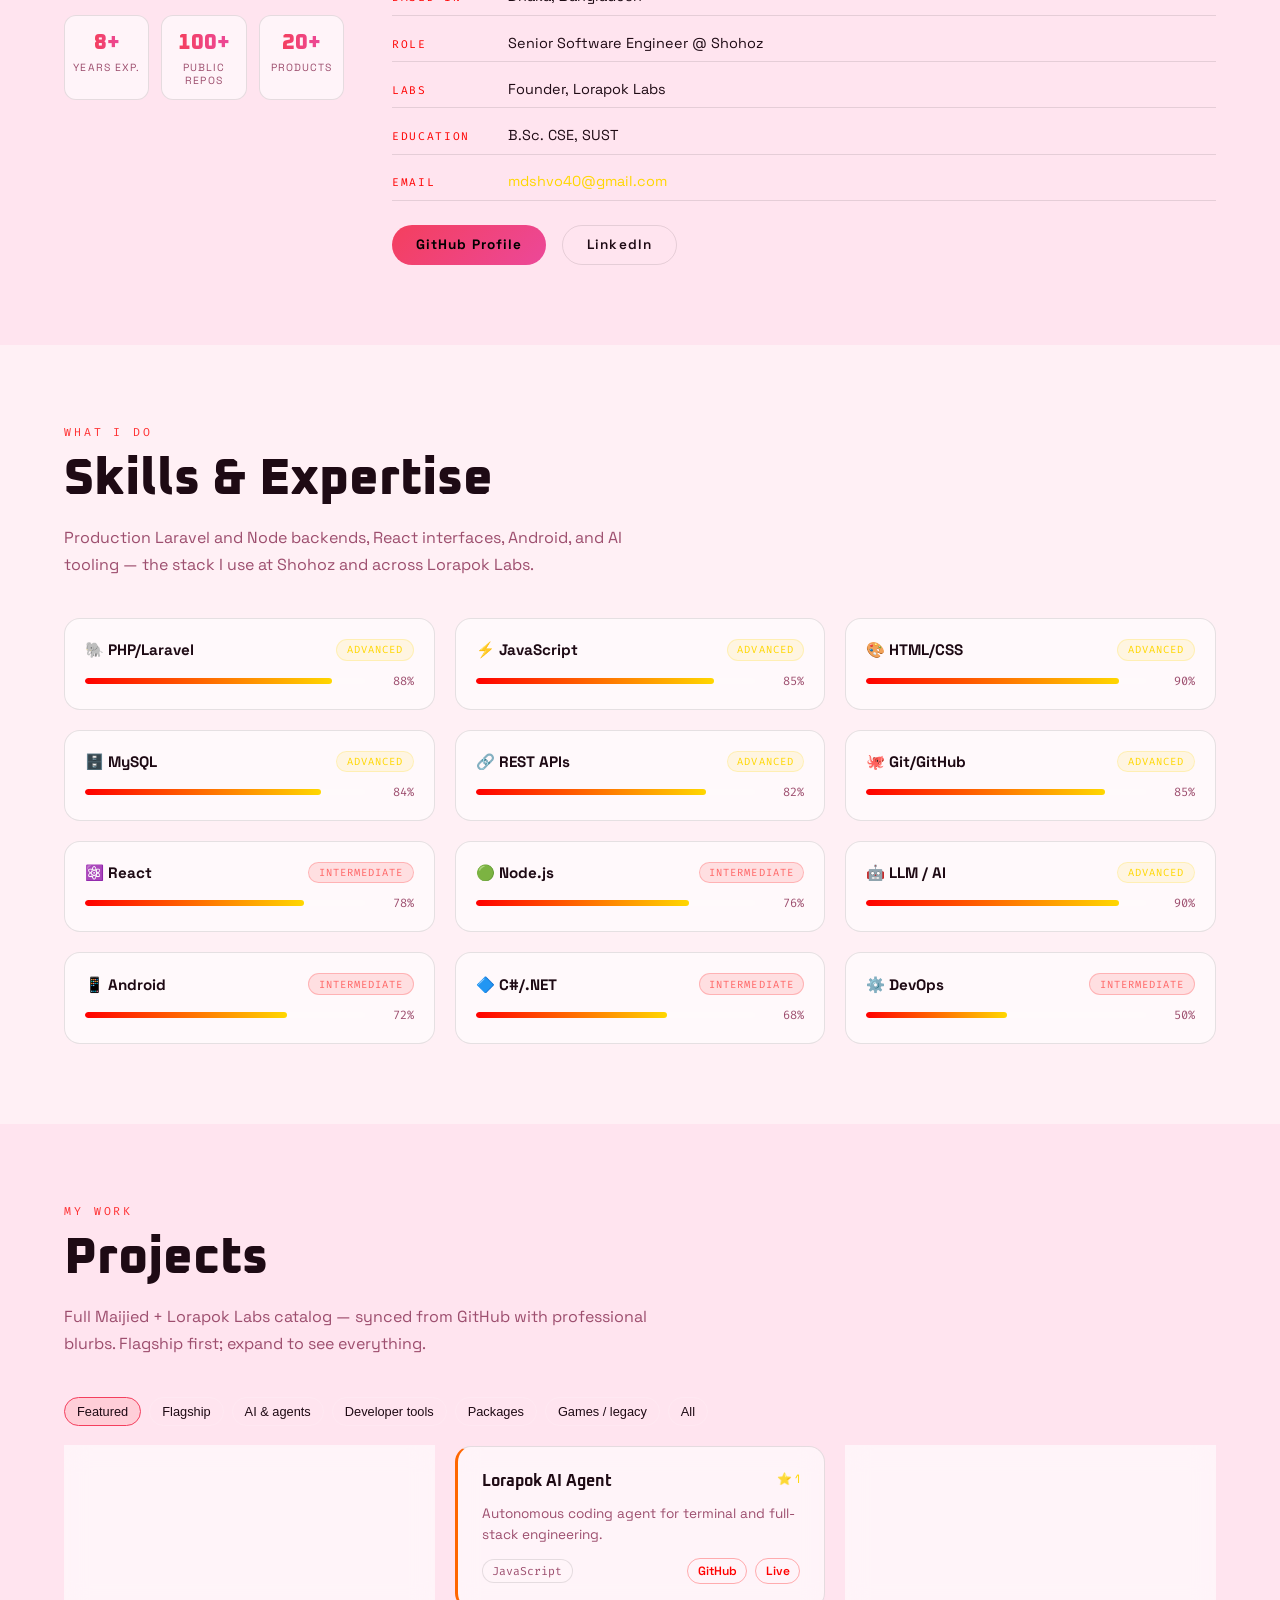
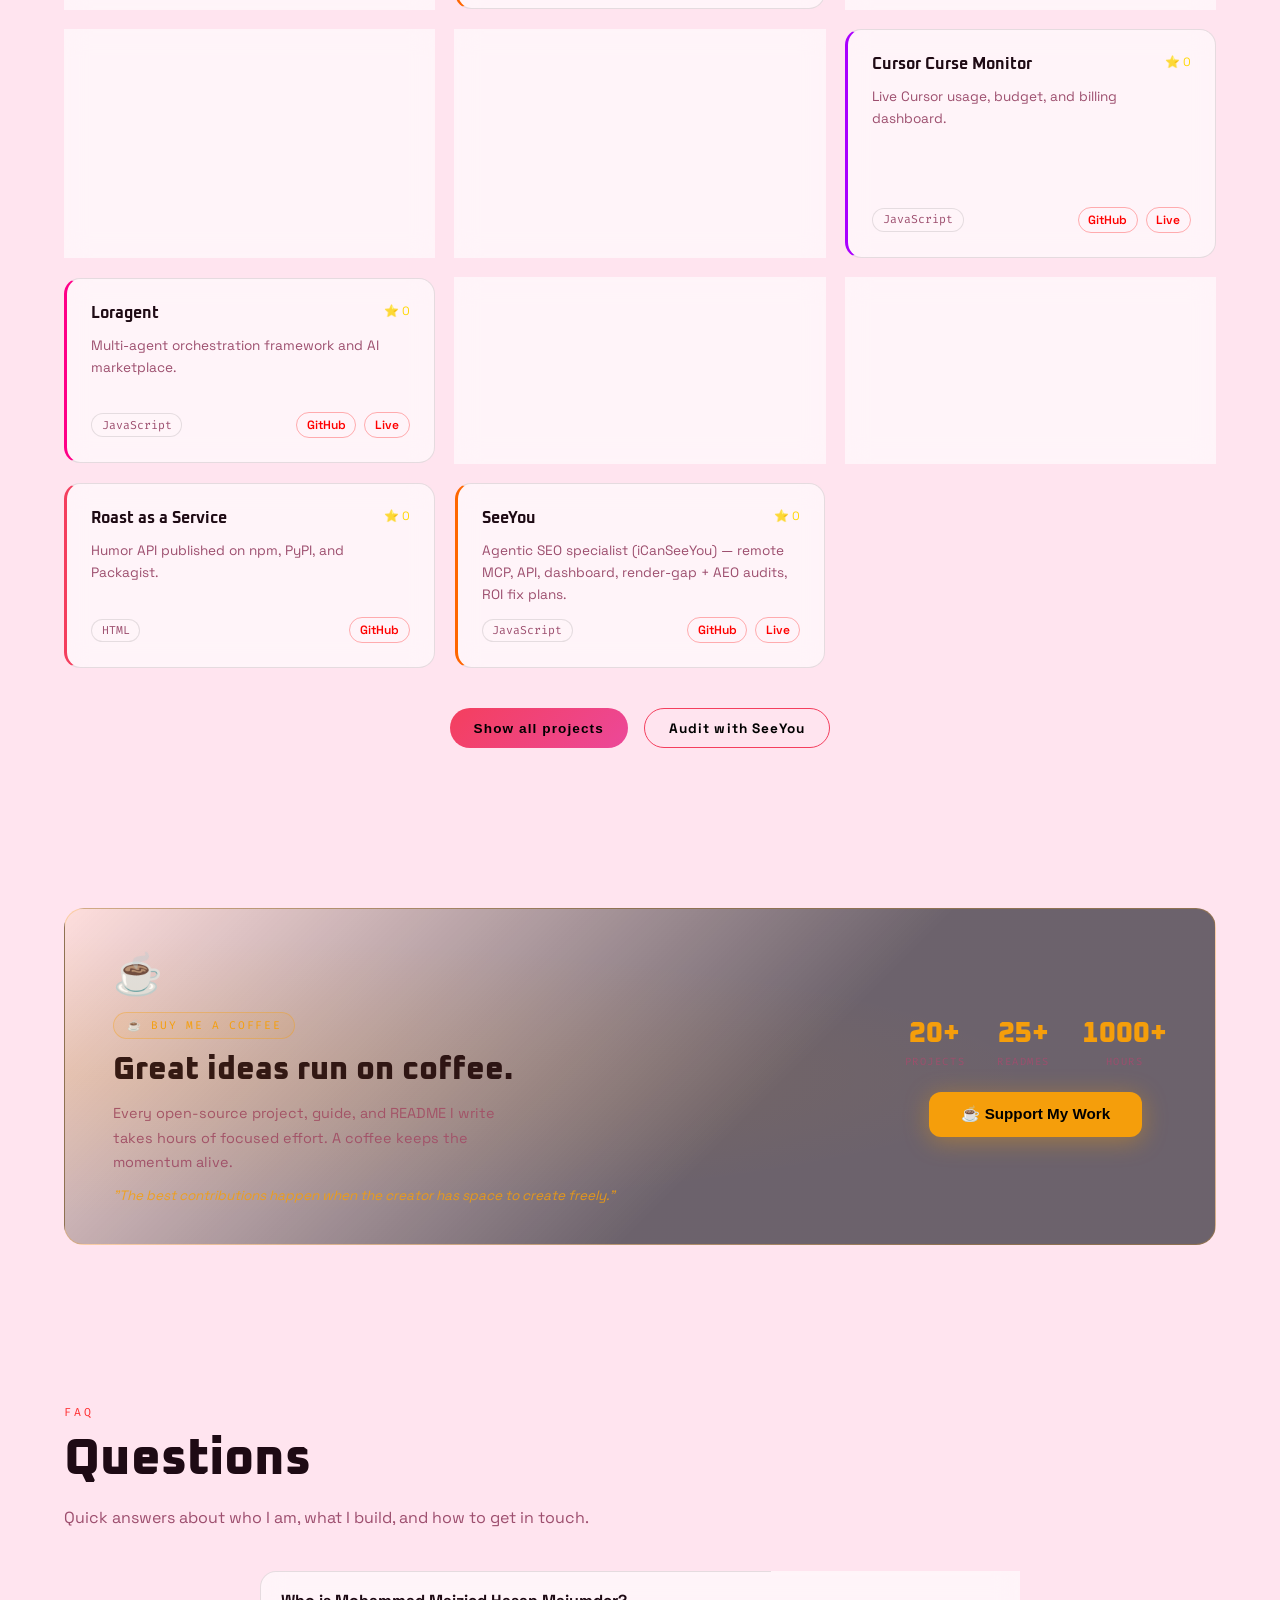
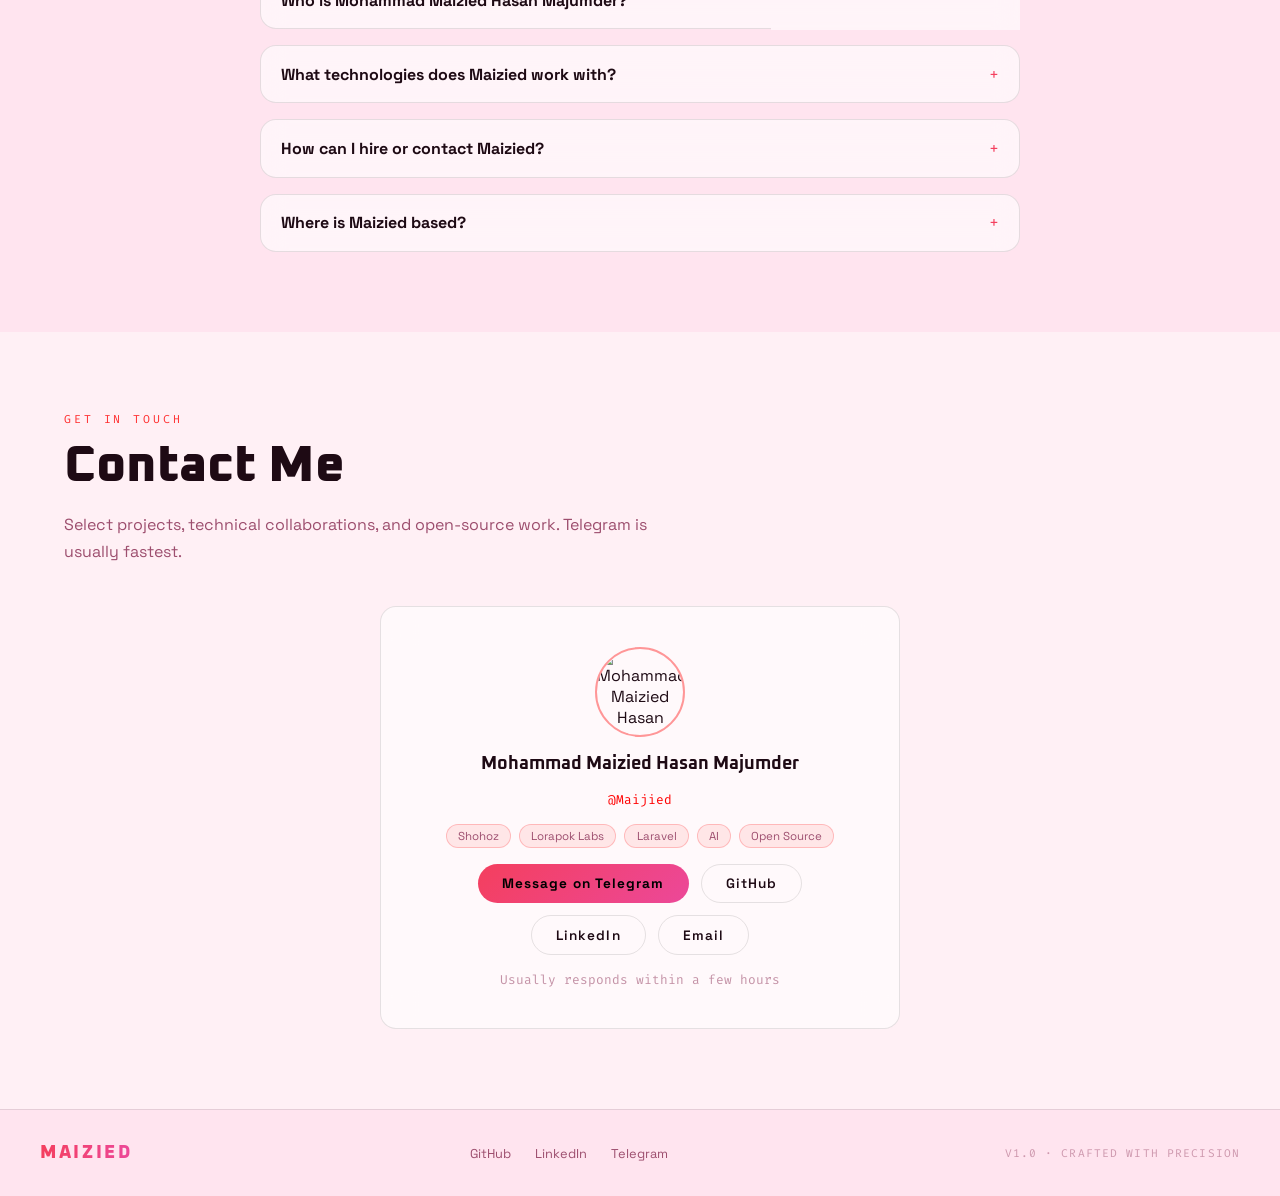
==== commit 52facb7e: "Publish cyberpunk profile HUD and auto-synced project catalog. Restore the avatar HUD README header," ====
--- a/portfolio/index.html
+++ b/portfolio/index.html
@@ -1,16 +1,246 @@
-﻿<!DOCTYPE html>
+<!DOCTYPE html>
 <html lang="en">
 <head>
   <meta charset="UTF-8"/>
-  <meta name="viewport" content="width=device-width, initial-scale=1.0, maximum-scale=1, user-scalable=no"/>
-  <title>Maizied â€” Full Stack Software Engineer</title>
-  <link rel="icon" type="image/jpeg" href="./avatar.jpg"/>
+  <meta name="viewport" content="width=device-width, initial-scale=1.0"/>
+  <title>Mohammad Maizied Hasan Majumder | Full Stack Engineer, Dhaka</title>
+  <meta name="description" content="Mohammad Maizied Hasan Majumder — Senior Software Engineer at Shohoz, Dhaka. Founder of Lorapok Labs. Laravel, React, Node.js, Android, and AI."/>
+  <meta name="author" content="Mohammad Maizied Hasan Majumder"/>
+  <meta name="keywords" content="Mohammad Maizied Hasan Majumder, Maizied, Maijied, Full Stack Software Engineer Dhaka, Laravel developer Bangladesh, React, Node.js, Shohoz, Lorapok Labs"/>
+  <meta name="google-site-verification" content="K5UPSSKq8a6bvP6hoEbP4-fGwUhDD5yZ7bnlKGtzH3Q"/>
+  <meta name="robots" content="index,follow,max-image-preview:large,max-snippet:-1,max-video-preview:-1"/>
+  <meta name="googlebot" content="index,follow,max-image-preview:large"/>
+  <meta name="bingbot" content="index,follow"/>
+  <meta name="theme-color" content="#0d0d0d"/>
+  <meta name="color-scheme" content="dark light"/>
+  <meta name="format-detection" content="telephone=no"/>
+  <link rel="canonical" href="https://maizied.lorapok.tech/"/>
+  <link rel="alternate" hreflang="en" href="https://maizied.lorapok.tech/"/>
+  <link rel="alternate" hreflang="x-default" href="https://maizied.lorapok.tech/"/>
+  <link rel="me" href="https://github.com/Maijied"/>
+  <link rel="me" href="https://www.linkedin.com/in/maizied/"/>
+  <link rel="me" href="https://t.me/maizied"/>
+  <link rel="me" href="mailto:mdshvo40@gmail.com"/>
+
+  <meta property="og:type" content="profile"/>
+  <meta property="og:site_name" content="Maizied"/>
+  <meta property="og:locale" content="en_US"/>
+  <meta property="og:url" content="https://maizied.lorapok.tech/"/>
+  <meta property="og:title" content="Mohammad Maizied Hasan Majumder | Full Stack Engineer, Dhaka"/>
+  <meta property="og:description" content="Senior Software Engineer at Shohoz. Laravel, React, Node.js, mobile, AI, and open-source products from Dhaka, Bangladesh."/>
+  <meta property="og:image" content="https://maizied.lorapok.tech/og-image.jpg"/>
+  <meta property="og:image:secure_url" content="https://maizied.lorapok.tech/og-image.jpg"/>
+  <meta property="og:image:alt" content="Portrait of Mohammad Maizied Hasan Majumder, Full Stack Software Engineer"/>
+  <meta property="og:image:type" content="image/jpeg"/>
+  <meta property="og:image:width" content="1200"/>
+  <meta property="og:image:height" content="630"/>
+  <meta property="profile:first_name" content="Maizied"/>
+  <meta property="profile:last_name" content="Hasan Majumder"/>
+  <meta property="profile:username" content="Maijied"/>
+
+  <meta name="twitter:card" content="summary_large_image"/>
+  <meta name="twitter:title" content="Mohammad Maizied Hasan Majumder | Full Stack Engineer, Dhaka"/>
+  <meta name="twitter:description" content="Senior Software Engineer at Shohoz. Laravel, React, Node.js, mobile, AI, and open-source products from Dhaka, Bangladesh."/>
+  <meta name="twitter:image" content="https://maizied.lorapok.tech/og-image.jpg"/>
+  <meta name="twitter:image:alt" content="Portrait of Mohammad Maizied Hasan Majumder, Full Stack Software Engineer"/>
+
+  <meta name="geo.region" content="BD-13"/>
+  <meta name="geo.placename" content="Dhaka, Bangladesh"/>
+  <meta name="ICBM" content="23.8103, 90.4125"/>
+
+  <link rel="icon" type="image/jpeg" sizes="192x192" href="./icon-192.jpg"/>
+  <link rel="apple-touch-icon" href="./avatar-512.jpg"/>
+  <link rel="manifest" href="./site.webmanifest"/>
+  <link rel="sitemap" type="application/xml" href="./sitemap.xml"/>
+  <link rel="preload" as="image" href="./avatar-512.jpg" fetchpriority="high"/>
   <link rel="preconnect" href="https://fonts.googleapis.com">
   <link rel="preconnect" href="https://fonts.gstatic.com" crossorigin>
+  <link rel="dns-prefetch" href="https://api.github.com">
   <link href="https://fonts.googleapis.com/css2?family=Space+Grotesk:wght@300..700&family=Fira+Code:wght@300..700&family=Oxanium:wght@200..800&display=swap" rel="stylesheet">
-  <link rel="stylesheet" href="style.css">
+  <link rel="stylesheet" href="style.css?v=20260915b">
+
+  <script type="application/ld+json">
+  {
+    "@context": "https://schema.org",
+    "@graph": [
+      {
+        "@type": "WebSite",
+        "@id": "https://maizied.lorapok.tech/#website",
+        "url": "https://maizied.lorapok.tech/",
+        "name": "Maizied",
+        "alternateName": ["Maijied", "Mohammad Maizied Hasan Majumder"],
+        "description": "Personal portfolio of Mohammad Maizied Hasan Majumder, Full Stack Software Engineer in Dhaka, Bangladesh.",
+        "inLanguage": "en",
+        "publisher": { "@id": "https://maizied.lorapok.tech/#person" }
+      },
+      {
+        "@type": "Organization",
+        "@id": "https://maizied.lorapok.tech/#lorapok",
+        "name": "Lorapok Labs",
+        "url": "https://lorapok.tech/",
+        "founder": { "@id": "https://maizied.lorapok.tech/#person" }
+      },
+      {
+        "@type": "Person",
+        "@id": "https://maizied.lorapok.tech/#person",
+        "name": "Mohammad Maizied Hasan Majumder",
+        "givenName": "Maizied",
+        "familyName": "Hasan Majumder",
+        "alternateName": ["Maizied", "Maijied", "Md. Maizied Hasan"],
+        "url": "https://maizied.lorapok.tech/",
+        "image": {
+          "@type": "ImageObject",
+          "url": "https://maizied.lorapok.tech/og-image.jpg",
+          "contentUrl": "https://maizied.lorapok.tech/avatar-512.jpg",
+          "width": 1200,
+          "height": 630,
+          "caption": "Mohammad Maizied Hasan Majumder"
+        },
+        "email": "mailto:mdshvo40@gmail.com",
+        "jobTitle": "Senior Software Engineer",
+        "hasOccupation": {
+          "@type": "Occupation",
+          "name": "Full Stack Software Engineer",
+          "occupationLocation": {
+            "@type": "City",
+            "name": "Dhaka"
+          },
+          "skills": "Laravel, React, Node.js, PHP, MySQL, Android, DevOps, AI"
+        },
+        "worksFor": {
+          "@type": "Organization",
+          "name": "Shohoz",
+          "url": "https://www.shohoz.com/"
+        },
+        "memberOf": { "@id": "https://maizied.lorapok.tech/#lorapok" },
+        "alumniOf": {
+          "@type": "CollegeOrUniversity",
+          "name": "Shahjalal University of Science and Technology",
+          "url": "https://www.sust.edu/"
+        },
+        "description": "Senior Software Engineer at Shohoz and founder of Lorapok Labs. Builds production travel backends in Dhaka and an open-source ecosystem of AI agents, Laravel tooling, media engines, and Bangla NLP.",
+        "address": {
+          "@type": "PostalAddress",
+          "addressLocality": "Dhaka",
+          "addressCountry": "BD"
+        },
+        "nationality": { "@type": "Country", "name": "Bangladesh" },
+        "knowsLanguage": ["en", "bn"],
+        "contactPoint": {
+          "@type": "ContactPoint",
+          "contactType": "professional",
+          "email": "mdshvo40@gmail.com",
+          "url": "https://maizied.lorapok.tech/#contact",
+          "availableLanguage": ["English", "Bengali"]
+        },
+        "sameAs": [
+          "https://github.com/Maijied",
+          "https://www.linkedin.com/in/maizied/",
+          "https://t.me/maizied",
+          "https://maijied.github.io/Maijied/"
+        ],
+        "knowsAbout": [
+          "PHP", "Laravel", "JavaScript", "React", "Node.js", "MySQL", "REST APIs",
+          "Android", "C#", ".NET", "DevOps", "AI", "Open Source"
+        ]
+      },
+      {
+        "@type": "ProfilePage",
+        "@id": "https://maizied.lorapok.tech/#profile",
+        "url": "https://maizied.lorapok.tech/",
+        "name": "Mohammad Maizied Hasan Majumder | Full Stack Engineer, Dhaka",
+        "isPartOf": { "@id": "https://maizied.lorapok.tech/#website" },
+        "about": { "@id": "https://maizied.lorapok.tech/#person" },
+        "mainEntity": { "@id": "https://maizied.lorapok.tech/#person" },
+        "inLanguage": "en",
+        "dateModified": "2026-09-15",
+        "breadcrumb": { "@id": "https://maizied.lorapok.tech/#breadcrumb" }
+      },
+      {
+        "@type": "BreadcrumbList",
+        "@id": "https://maizied.lorapok.tech/#breadcrumb",
+        "itemListElement": [
+          { "@type": "ListItem", "position": 1, "name": "Home", "item": "https://maizied.lorapok.tech/" },
+          { "@type": "ListItem", "position": 2, "name": "About", "item": "https://maizied.lorapok.tech/#about" },
+          { "@type": "ListItem", "position": 3, "name": "Skills", "item": "https://maizied.lorapok.tech/#skills" },
+          { "@type": "ListItem", "position": 4, "name": "Projects", "item": "https://maizied.lorapok.tech/#projects" },
+          { "@type": "ListItem", "position": 5, "name": "FAQ", "item": "https://maizied.lorapok.tech/#faq" },
+          { "@type": "ListItem", "position": 6, "name": "Contact", "item": "https://maizied.lorapok.tech/#contact" }
+        ]
+      },
+      {
+        "@type": "ItemList",
+        "@id": "https://maizied.lorapok.tech/#skills-list",
+        "name": "Skills",
+        "itemListElement": [
+          { "@type": "ListItem", "position": 1, "name": "PHP/Laravel" },
+          { "@type": "ListItem", "position": 2, "name": "JavaScript" },
+          { "@type": "ListItem", "position": 3, "name": "HTML/CSS" },
+          { "@type": "ListItem", "position": 4, "name": "MySQL" },
+          { "@type": "ListItem", "position": 5, "name": "REST APIs" },
+          { "@type": "ListItem", "position": 6, "name": "Git/GitHub" },
+          { "@type": "ListItem", "position": 7, "name": "React" },
+          { "@type": "ListItem", "position": 8, "name": "Node.js" },
+          { "@type": "ListItem", "position": 9, "name": "LLM / AI" },
+          { "@type": "ListItem", "position": 10, "name": "Android" },
+          { "@type": "ListItem", "position": 11, "name": "C#/.NET" },
+          { "@type": "ListItem", "position": 12, "name": "DevOps" }
+        ]
+      },
+      {
+        "@type": "FAQPage",
+        "@id": "https://maizied.lorapok.tech/#faqpage",
+        "mainEntity": [
+          {
+            "@type": "Question",
+            "name": "Who is Mohammad Maizied Hasan Majumder?",
+            "acceptedAnswer": {
+              "@type": "Answer",
+              "text": "Mohammad Maizied Hasan Majumder (Maijied) is a Senior Software Engineer at Shohoz in Dhaka, Bangladesh, and the founder of Lorapok Labs. He holds a B.Sc. in CSE from SUST and ships Laravel, React, Node.js, Android, and AI products — including backends used at national travel scale."
+            }
+          },
+          {
+            "@type": "Question",
+            "name": "What technologies does Maizied work with?",
+            "acceptedAnswer": {
+              "@type": "Answer",
+              "text": "Maizied specializes in PHP/Laravel, JavaScript, React, Node.js, MySQL, REST APIs, Android, C#/.NET, DevOps, and LLM/AI tooling."
+            }
+          },
+          {
+            "@type": "Question",
+            "name": "How can I hire or contact Maizied?",
+            "acceptedAnswer": {
+              "@type": "Answer",
+              "text": "Email mdshvo40@gmail.com, message @maizied on Telegram, or connect on LinkedIn at linkedin.com/in/maizied. He is available for select projects, technical collaborations, and open-source work."
+            }
+          },
+          {
+            "@type": "Question",
+            "name": "Where is Maizied based?",
+            "acceptedAnswer": {
+              "@type": "Answer",
+              "text": "Maizied is based in Dhaka, Bangladesh and works remotely with teams worldwide."
+            }
+          }
+        ]
+      }
+    ]
+  }
+  </script>
 </head>
 <body>
+
+<noscript>
+  <style>#loading-screen{display:none!important}</style>
+  <section>
+    <h2>Mohammad Maizied Hasan Majumder</h2>
+    <p>Senior Software Engineer at Shohoz in Dhaka, Bangladesh. Founder of Lorapok Labs. B.Sc. CSE, Shahjalal University of Science and Technology.</p>
+    <p>I engineer production travel systems and an open-source ecosystem of AI agents, Laravel tooling, media engines, and Bangla NLP.</p>
+    <p>Skills: PHP/Laravel, JavaScript, HTML/CSS, MySQL, REST APIs, Git/GitHub, React, Node.js, LLM/AI, Android, C#/.NET, DevOps.</p>
+    <p>Contact: <a href="mailto:mdshvo40@gmail.com">mdshvo40@gmail.com</a> · <a href="https://github.com/Maijied" rel="me">GitHub</a> · <a href="https://www.linkedin.com/in/maizied/" rel="me">LinkedIn</a> · <a href="https://t.me/maizied" rel="me">Telegram</a></p>
+  </section>
+</noscript>
 
 <!-- Loading Screen -->
 <div id="loading-screen">
@@ -139,6 +369,7 @@
     <a href="#about"    class="mobile-link">About</a>
     <a href="#skills"   class="mobile-link">Skills</a>
     <a href="#projects" class="mobile-link">Work</a>
+    <a href="#faq"      class="mobile-link">FAQ</a>
     <a href="#contact"  class="mobile-link">Contact</a>
   </div>
 </nav>
@@ -149,30 +380,40 @@
     <div class="hero-left">
       <div class="avatar-wrap">
         <div id="real-snake-container" class="snake-container"></div>
-        <img src="./avatar.jpg" alt="Maizied" class="avatar-img"/>
+        <picture>
+          <source srcset="./avatar-512.webp" type="image/webp"/>
+          <img src="./avatar-512.jpg" width="512" height="512" fetchpriority="high" decoding="async" alt="Mohammad Maizied Hasan Majumder, Full Stack Software Engineer in Dhaka" class="avatar-img"/>
+        </picture>
         <div class="avatar-ring"></div>
       </div>
     </div>
-    <div class="hero-right">
-      <div class="hero-badge">AVAILABLE FOR WORK</div>
+    <div class="hero-right" id="hero-intro">
+      <div class="hero-badge">SENIOR SOFTWARE ENGINEER · SHOHOZ</div>
+      <p class="hero-role">Founder &amp; Principal Engineer, Lorapok Labs</p>
       <h1 class="hero-name">Mohammad Maizied<br/><span class="red-gold-gradient">Hasan Majumder</span></h1>
-      <p class="hero-tagline">Full Stack Software Engineer crafting bold, modern apps with sharp logic, clean code, and next-gen tech.</p>
-      <p class="hero-typing">I specialize in <span id="typing-skill" class="red-gold-gradient"></span></p>
+      <p class="hero-tagline" id="hero-bio">I engineer production systems at Shohoz for Bangladesh’s largest travel platform, and I run Lorapok Labs — an open-source studio shipping AI agents, Laravel tooling, media engines, and Bangla NLP across web, desktop, and Android.</p>
+      <p class="hero-typing">Focus: <span id="typing-skill" class="red-gold-gradient"></span></p>
+      <div class="hero-pills" aria-label="Highlights">
+        <span>B.Sc. CSE, SUST</span>
+        <span>8+ years</span>
+        <span>100+ public repos</span>
+        <span>Dhaka</span>
+      </div>
       <div class="hero-btns">
         <a href="#projects" class="btn-primary">View My Work</a>
         <a href="#contact" class="btn-secondary">Contact Me</a>
       </div>
       <div id="social-container" class="social-row">
-        <a href="https://github.com/Maijied" target="_blank" class="social-icon-btn" title="GitHub">
+        <a href="https://github.com/Maijied" target="_blank" rel="me noopener noreferrer" class="social-icon-btn" title="GitHub">
           <svg xmlns="http://www.w3.org/2000/svg" width="22" height="22" viewBox="0 0 24 24" fill="#ffffff"><path d="M12 0c-6.626 0-12 5.373-12 12 0 5.302 3.438 9.8 8.207 11.387.599.111.793-.261.793-.577v-2.234c-3.338.726-4.033-1.416-4.033-1.416-.546-1.387-1.333-1.756-1.333-1.756-1.089-.745.083-.729.083-.729 1.205.084 1.839 1.237 1.839 1.237 1.07 1.834 2.807 1.304 3.492.997.107-.775.418-1.305.762-1.604-2.665-.305-5.467-1.334-5.467-5.931 0-1.311.469-2.381 1.236-3.221-.124-.303-.535-1.524.117-3.176 0 0 1.008-.322 3.301 1.23.957-.266 1.983-.399 3.003-.404 1.02.005 2.047.138 3.006.404 2.291-1.552 3.297-1.23 3.297-1.23.653 1.653.242 2.874.118 3.176.77.84 1.235 1.911 1.235 3.221 0 4.609-2.807 5.624-5.479 5.921.43.372.823 1.102.823 2.222v3.293c0 .319.192.694.801.576 4.765-1.589 8.199-6.086 8.199-11.386 0-6.627-5.373-12-12-12z"/></svg>
         </a>
-        <a href="https://www.linkedin.com/in/maizied/" target="_blank" class="social-icon-btn" title="LinkedIn">
+        <a href="https://www.linkedin.com/in/maizied/" target="_blank" rel="me noopener noreferrer" class="social-icon-btn" title="LinkedIn">
           <svg xmlns="http://www.w3.org/2000/svg" width="22" height="22" viewBox="0 0 24 24" fill="#ffffff"><path d="M20.447 20.452h-3.554v-5.569c0-1.328-.027-3.037-1.852-3.037-1.853 0-2.136 1.445-2.136 2.939v5.667H9.351V9h3.414v1.561h.046c.477-.9 1.637-1.85 3.37-1.85 3.601 0 4.267 2.37 4.267 5.455v6.286zM5.337 7.433a2.062 2.062 0 01-2.063-2.065 2.064 2.064 0 112.063 2.065zm1.782 13.019H3.555V9h3.564v11.452zM22.225 0H1.771C.792 0 0 .774 0 1.729v20.542C0 23.227.792 24 1.771 24h20.451C23.2 24 24 23.227 24 22.271V1.729C24 .774 23.2 0 22.222 0h.003z"/></svg>
         </a>
-        <a href="https://t.me/maizied" target="_blank" class="social-icon-btn" title="Telegram">
+        <a href="https://t.me/maizied" target="_blank" rel="me noopener noreferrer" class="social-icon-btn" title="Telegram">
           <svg xmlns="http://www.w3.org/2000/svg" width="22" height="22" viewBox="0 0 24 24" fill="#ffffff"><path d="M11.944 0A12 12 0 0 0 0 12a12 12 0 0 0 12 12 12 12 0 0 0 12-12A12 12 0 0 0 12 0a12 12 0 0 0-.056 0zm4.962 7.224c.1-.002.321.023.465.14a.506.506 0 0 1 .171.325c.016.093.036.306.02.472-.18 1.898-.962 6.502-1.36 8.627-.168.9-.499 1.201-.82 1.23-.696.065-1.225-.46-1.9-.902-1.056-.693-1.653-1.124-2.678-1.8-1.185-.78-.417-1.21.258-1.91.177-.184 3.247-2.977 3.307-3.23.007-.032.014-.15-.056-.212s-.174-.041-.249-.024c-.106.024-1.793 1.14-5.061 3.345-.48.33-.913.49-1.302.48-.428-.008-1.252-.241-1.865-.44-.752-.245-1.349-.374-1.297-.789.027-.216.325-.437.893-.663 3.498-1.524 5.83-2.529 6.998-3.014 3.332-1.386 4.025-1.627 4.476-1.635z"/></svg>
         </a>
-        <a href="mailto:mdshvo40@gmail.com" class="social-icon-btn" title="Email">
+        <a href="mailto:mdshvo40@gmail.com" rel="me" class="social-icon-btn" title="Email">
           <svg xmlns="http://www.w3.org/2000/svg" width="22" height="22" viewBox="0 0 24 24" fill="#ffffff"><path d="M24 5.457v13.909c0 .904-.732 1.636-1.636 1.636h-3.819V11.73L12 16.64l-6.545-4.91v9.273H1.636A1.636 1.636 0 0 1 0 19.366V5.457c0-2.023 2.309-3.178 3.927-1.964L5.455 4.64 12 9.548l6.545-4.91 1.528-1.145C21.69 2.28 24 3.434 24 5.457z"/></svg>
         </a>
       </div>
@@ -190,26 +431,30 @@
     <h2 class="section-title">Who I Am</h2>
     <div class="about-grid">
       <div class="about-img-col">
-        <img src="./avatar.jpg" alt="Maizied" class="about-img"/>
+        <img src="./avatar-512.jpg" width="512" height="512" loading="lazy" decoding="async" alt="Mohammad Maizied Hasan Majumder in Dhaka, Bangladesh" class="about-img"/>
         <div class="about-stats">
-          <div class="stat-item"><span class="stat-num red-gold-gradient">6+</span><span class="stat-label">Years Exp.</span></div>
-          <div class="stat-item"><span class="stat-num red-gold-gradient">20+</span><span class="stat-label">Projects</span></div>
-          <div class="stat-item"><span class="stat-num red-gold-gradient">100%</span><span class="stat-label">Self-Taught</span></div>
+          <div class="stat-item"><span class="stat-num red-gold-gradient" data-count="8">8+</span><span class="stat-label">Years Exp.</span></div>
+          <div class="stat-item"><span class="stat-num red-gold-gradient" data-count="100">100+</span><span class="stat-label">Public Repos</span></div>
+          <div class="stat-item"><span class="stat-num red-gold-gradient" data-count="20">20+</span><span class="stat-label">Products</span></div>
         </div>
       </div>
       <div class="about-text-col">
-        <p class="about-bio">Full Stack Software Engineer building premium digital products with performance, precision, and modern technology at the core. Blending engineering depth, product vision, and clean execution to create experiences that are sharp, scalable, and built to last.</p>
+        <p class="about-bio">I am a Senior Software Engineer at <a href="https://www.shohoz.com/" rel="noopener noreferrer" target="_blank">Shohoz</a> in Dhaka, where I work on backend and full-stack systems that have to stay reliable when millions of people book buses, trains, and events at once. I hold a B.Sc. in Computer Science and Engineering from Shahjalal University of Science and Technology (SUST).</p>
+        <p class="about-bio">In 2023 I founded <strong>Lorapok Labs</strong> as principal engineer: a mostly open-source ecosystem of 20+ products spanning AI agents, developer tooling, localization, and low-latency media. The through-line is software that feels fast and alive — Laravel monitors on Packagist, a 2,100+ API atlas, a Bangla NLP keyboard, Snap/desktop media, and browser extensions on Firefox AMO.</p>
+        <p class="about-bio">Earlier I built production software at Infinity Infotech and Turtle Solutions. I placed 3rd at the IUT Hackathon, spent years on Mozilla Firefox localization, and organized career-development seminars with the SUST CSE Society.</p>
         <div class="about-details">
           <div class="detail-row"><span class="detail-label">FULL NAME</span><span class="detail-val">Mohammad Maizied Hasan Majumder</span></div>
           <div class="detail-row"><span class="detail-label">HANDLE</span><span class="detail-val">@Maijied</span></div>
-          <div class="detail-row"><span class="detail-label">GITHUB</span><a href="https://github.com/Maijied" target="_blank" class="detail-link">github.com/Maijied</a></div>
+          <div class="detail-row"><span class="detail-label">GITHUB</span><a href="https://github.com/Maijied" target="_blank" rel="me noopener noreferrer" class="detail-link">github.com/Maijied</a></div>
           <div class="detail-row"><span class="detail-label">BASED IN</span><span class="detail-val">Dhaka, Bangladesh</span></div>
           <div class="detail-row"><span class="detail-label">ROLE</span><span class="detail-val">Senior Software Engineer @ Shohoz</span></div>
+          <div class="detail-row"><span class="detail-label">LABS</span><span class="detail-val">Founder, Lorapok Labs</span></div>
+          <div class="detail-row"><span class="detail-label">EDUCATION</span><span class="detail-val">B.Sc. CSE, SUST</span></div>
           <div class="detail-row"><span class="detail-label">EMAIL</span><a href="mailto:mdshvo40@gmail.com" class="detail-link">mdshvo40@gmail.com</a></div>
         </div>
         <div class="about-cta-row">
-          <a href="https://github.com/Maijied" target="_blank" class="btn-primary">GitHub Profile</a>
-          <a href="https://www.linkedin.com/in/maizied/" target="_blank" class="btn-secondary">LinkedIn</a>
+          <a href="https://github.com/Maijied" target="_blank" rel="noopener noreferrer" class="btn-primary">GitHub Profile</a>
+          <a href="https://www.linkedin.com/in/maizied/" target="_blank" rel="noopener noreferrer" class="btn-secondary">LinkedIn</a>
         </div>
       </div>
     </div>
@@ -221,8 +466,129 @@
   <div class="section-inner">
     <div class="section-label">WHAT I DO</div>
     <h2 class="section-title">Skills &amp; Expertise</h2>
-    <p class="section-sub">I focus on building full-stack digital products with clean architecture, modern tooling, and real-world impact.</p>
-    <div class="skills-grid" id="skills-grid"></div>
+    <p class="section-sub">Production Laravel and Node backends, React interfaces, Android, and AI tooling — the stack I use at Shohoz and across Lorapok Labs.</p>
+    <div class="skills-grid" id="skills-grid">
+      <div class="skill-card">
+        <div class="skill-header">
+          <span class="skill-name">🐘 PHP/Laravel</span>
+          <span class="skill-level advanced">ADVANCED</span>
+        </div>
+        <div class="skill-bar-wrap">
+          <div class="skill-bar"><div class="skill-bar-fill" data-pct="88"></div></div>
+          <span class="skill-pct">88%</span>
+        </div>
+      </div>
+      <div class="skill-card">
+        <div class="skill-header">
+          <span class="skill-name">⚡ JavaScript</span>
+          <span class="skill-level advanced">ADVANCED</span>
+        </div>
+        <div class="skill-bar-wrap">
+          <div class="skill-bar"><div class="skill-bar-fill" data-pct="85"></div></div>
+          <span class="skill-pct">85%</span>
+        </div>
+      </div>
+      <div class="skill-card">
+        <div class="skill-header">
+          <span class="skill-name">🎨 HTML/CSS</span>
+          <span class="skill-level advanced">ADVANCED</span>
+        </div>
+        <div class="skill-bar-wrap">
+          <div class="skill-bar"><div class="skill-bar-fill" data-pct="90"></div></div>
+          <span class="skill-pct">90%</span>
+        </div>
+      </div>
+      <div class="skill-card">
+        <div class="skill-header">
+          <span class="skill-name">🗄️ MySQL</span>
+          <span class="skill-level advanced">ADVANCED</span>
+        </div>
+        <div class="skill-bar-wrap">
+          <div class="skill-bar"><div class="skill-bar-fill" data-pct="84"></div></div>
+          <span class="skill-pct">84%</span>
+        </div>
+      </div>
+      <div class="skill-card">
+        <div class="skill-header">
+          <span class="skill-name">🔗 REST APIs</span>
+          <span class="skill-level advanced">ADVANCED</span>
+        </div>
+        <div class="skill-bar-wrap">
+          <div class="skill-bar"><div class="skill-bar-fill" data-pct="82"></div></div>
+          <span class="skill-pct">82%</span>
+        </div>
+      </div>
+      <div class="skill-card">
+        <div class="skill-header">
+          <span class="skill-name">🐙 Git/GitHub</span>
+          <span class="skill-level advanced">ADVANCED</span>
+        </div>
+        <div class="skill-bar-wrap">
+          <div class="skill-bar"><div class="skill-bar-fill" data-pct="85"></div></div>
+          <span class="skill-pct">85%</span>
+        </div>
+      </div>
+      <div class="skill-card">
+        <div class="skill-header">
+          <span class="skill-name">⚛️ React</span>
+          <span class="skill-level">INTERMEDIATE</span>
+        </div>
+        <div class="skill-bar-wrap">
+          <div class="skill-bar"><div class="skill-bar-fill" data-pct="78"></div></div>
+          <span class="skill-pct">78%</span>
+        </div>
+      </div>
+      <div class="skill-card">
+        <div class="skill-header">
+          <span class="skill-name">🟢 Node.js</span>
+          <span class="skill-level">INTERMEDIATE</span>
+        </div>
+        <div class="skill-bar-wrap">
+          <div class="skill-bar"><div class="skill-bar-fill" data-pct="76"></div></div>
+          <span class="skill-pct">76%</span>
+        </div>
+      </div>
+      <div class="skill-card">
+        <div class="skill-header">
+          <span class="skill-name">🤖 LLM / AI</span>
+          <span class="skill-level advanced">ADVANCED</span>
+        </div>
+        <div class="skill-bar-wrap">
+          <div class="skill-bar"><div class="skill-bar-fill" data-pct="90"></div></div>
+          <span class="skill-pct">90%</span>
+        </div>
+      </div>
+      <div class="skill-card">
+        <div class="skill-header">
+          <span class="skill-name">📱 Android</span>
+          <span class="skill-level">INTERMEDIATE</span>
+        </div>
+        <div class="skill-bar-wrap">
+          <div class="skill-bar"><div class="skill-bar-fill" data-pct="72"></div></div>
+          <span class="skill-pct">72%</span>
+        </div>
+      </div>
+      <div class="skill-card">
+        <div class="skill-header">
+          <span class="skill-name">🔷 C#/.NET</span>
+          <span class="skill-level">INTERMEDIATE</span>
+        </div>
+        <div class="skill-bar-wrap">
+          <div class="skill-bar"><div class="skill-bar-fill" data-pct="68"></div></div>
+          <span class="skill-pct">68%</span>
+        </div>
+      </div>
+      <div class="skill-card">
+        <div class="skill-header">
+          <span class="skill-name">⚙️ DevOps</span>
+          <span class="skill-level">INTERMEDIATE</span>
+        </div>
+        <div class="skill-bar-wrap">
+          <div class="skill-bar"><div class="skill-bar-fill" data-pct="50"></div></div>
+          <span class="skill-pct">50%</span>
+        </div>
+      </div>
+    </div>
   </div>
 </section>
 
@@ -231,10 +597,14 @@
   <div class="section-inner">
     <div class="section-label">MY WORK</div>
     <h2 class="section-title">Projects</h2>
-    <p class="section-sub">Not just apps â€” real tools that solve real problems. From media players and AI agents to Laravel packages and browser extensions.</p>
-    <div class="projects-grid" id="projects-grid"></div>
-    <div style="text-align:center;margin-top:2.5rem;">
-      <a href="https://github.com/Maijied?tab=repositories" target="_blank" class="btn-primary">View All Repos on GitHub</a>
+    <p class="section-sub">Full Maijied + Lorapok Labs catalog — synced from GitHub with professional blurbs. Flagship first; expand to see everything.</p>
+    <div class="projects-filters" id="projects-filters" style="display:flex;flex-wrap:wrap;gap:.5rem;margin-bottom:1.25rem;"></div>
+    <div class="projects-grid" id="projects-grid">
+      <div class="projects-loading">Loading project catalog…</div>
+    </div>
+    <div style="text-align:center;margin-top:2.5rem;display:flex;gap:1rem;justify-content:center;flex-wrap:wrap;">
+      <button type="button" class="btn-primary" id="projects-show-all">Show all projects</button>
+      <a href="https://seeyou.lorapok.tech/" target="_blank" rel="noopener noreferrer" class="btn-primary" style="background:transparent;border:1px solid var(--accent)">Audit with SeeYou</a>
     </div>
   </div>
 </section>
@@ -274,7 +644,7 @@
           <h3 class="support-block-title">☕ Buy Me a Coffee — bKash</h3>
           <p class="support-block-sub">Sending from Bangladesh? Support via <strong>bKash Send Money</strong>:</p>
           <div class="bkash-wrap">
-            <img src="bkash.jpg" alt="bKash QR" class="bkash-qr"/>
+            <img src="bkash.jpg" alt="bKash QR code for supporting Mohammad Maizied Hasan Majumder" class="bkash-qr" loading="lazy" decoding="async" width="240" height="240"/>
             <div class="bkash-num">
               <span>📱 bKash Number:</span>
               <code id="bkash-code">01629158131</code>
@@ -330,27 +700,54 @@
   </div>
 </section>
 
+<!-- FAQ -->
+<section id="faq" class="section-theme about-section" data-theme="about">
+  <div class="section-inner">
+    <div class="section-label">FAQ</div>
+    <h2 class="section-title">Questions</h2>
+    <p class="section-sub">Quick answers about who I am, what I build, and how to get in touch.</p>
+    <div class="faq-list">
+      <details class="faq-item">
+        <summary>Who is Mohammad Maizied Hasan Majumder?</summary>
+        <p>Mohammad Maizied Hasan Majumder (Maijied) is a Senior Software Engineer at Shohoz in Dhaka, Bangladesh, and the founder of Lorapok Labs. He holds a B.Sc. in CSE from SUST and ships Laravel, React, Node.js, Android, and AI products — including backends used at national travel scale.</p>
+      </details>
+      <details class="faq-item">
+        <summary>What technologies does Maizied work with?</summary>
+        <p>Maizied specializes in PHP/Laravel, JavaScript, React, Node.js, MySQL, REST APIs, Android, C#/.NET, DevOps, and LLM/AI tooling.</p>
+      </details>
+      <details class="faq-item">
+        <summary>How can I hire or contact Maizied?</summary>
+        <p>Email <a href="mailto:mdshvo40@gmail.com">mdshvo40@gmail.com</a>, message <a href="https://t.me/maizied" rel="noopener noreferrer" target="_blank">@maizied on Telegram</a>, or connect on <a href="https://www.linkedin.com/in/maizied/" rel="noopener noreferrer" target="_blank">LinkedIn</a>. He is available for select projects, technical collaborations, and open-source work.</p>
+      </details>
+      <details class="faq-item">
+        <summary>Where is Maizied based?</summary>
+        <p>Maizied is based in Dhaka, Bangladesh and works remotely with teams worldwide.</p>
+      </details>
+    </div>
+  </div>
+</section>
+
 <!-- CONTACT -->
 <section id="contact" class="section-theme contact-section" data-theme="contact">
   <div class="section-inner">
     <div class="section-label">GET IN TOUCH</div>
     <h2 class="section-title">Contact Me</h2>
-    <p class="section-sub">Available for select projects, technical collaborations, and meaningful open-source initiatives. Let's build something that matters.</p>
+    <p class="section-sub">Select projects, technical collaborations, and open-source work. Telegram is usually fastest.</p>
     <div class="contact-card glass">
-      <img src="./avatar.jpg" alt="Maizied" class="contact-avatar"/>
+      <img src="./avatar-512.jpg" width="160" height="160" loading="lazy" decoding="async" alt="Mohammad Maizied Hasan Majumder" class="contact-avatar"/>
       <h3 class="contact-name">Mohammad Maizied Hasan Majumder</h3>
       <p class="contact-handle">@Maijied</p>
       <div class="contact-tags">
-        <span class="tag">Full Stack</span>
+        <span class="tag">Shohoz</span>
+        <span class="tag">Lorapok Labs</span>
         <span class="tag">Laravel</span>
-        <span class="tag">React</span>
-        <span class="tag">Mobile</span>
+        <span class="tag">AI</span>
         <span class="tag">Open Source</span>
       </div>
       <div class="contact-links">
-        <a href="https://t.me/maizied" target="_blank" class="btn-primary">Message on Telegram</a>
-        <a href="https://github.com/Maijied" target="_blank" class="btn-secondary">GitHub</a>
-        <a href="https://www.linkedin.com/in/maizied/" target="_blank" class="btn-secondary">LinkedIn</a>
+        <a href="https://t.me/maizied" target="_blank" rel="me noopener noreferrer" class="btn-primary">Message on Telegram</a>
+        <a href="https://github.com/Maijied" target="_blank" rel="noopener noreferrer" class="btn-secondary">GitHub</a>
+        <a href="https://www.linkedin.com/in/maizied/" target="_blank" rel="noopener noreferrer" class="btn-secondary">LinkedIn</a>
         <a href="mailto:mdshvo40@gmail.com" class="btn-secondary">Email</a>
       </div>
       <p class="contact-note">Usually responds within a few hours</p>
@@ -363,9 +760,9 @@
   <div class="footer-inner">
     <span class="footer-brand red-gold-gradient">MAIZIED</span>
     <div class="footer-links">
-      <a href="https://github.com/Maijied" target="_blank">GitHub</a>
-      <a href="https://www.linkedin.com/in/maizied/" target="_blank">LinkedIn</a>
-      <a href="https://t.me/maizied" target="_blank">Telegram</a>
+      <a href="https://github.com/Maijied" target="_blank" rel="noopener noreferrer">GitHub</a>
+      <a href="https://www.linkedin.com/in/maizied/" target="_blank" rel="noopener noreferrer">LinkedIn</a>
+      <a href="https://t.me/maizied" target="_blank" rel="noopener noreferrer">Telegram</a>
     </div>
     <span class="footer-copy">V1.0 · CRAFTED WITH PRECISION</span>
   </div>
@@ -384,7 +781,7 @@
 <div id="musicWidget" class="music-widget hidden">
   <div class="music-widget-header">
     <span class="music-widget-title">NOW PLAYING</span>
-    <button id="closeMusicWidget" class="music-close-btn">âœ•</button>
+    <button id="closeMusicWidget" class="music-close-btn">✕</button>
   </div>
   <div class="music-disc-container">
     <div class="music-disc">
@@ -493,7 +890,7 @@
 </div>
 
 <script src="https://maijied.github.io/roast-as-a-service/api/client.js"></script>
-<script src="script.js"></script>
+<script src="script.js?v=20260915b"></script>
 </body>
 </html>
 
--- a/portfolio/style.css
+++ b/portfolio/style.css
@@ -596,6 +596,7 @@
   width: 200px; height: 200px;
   display: flex; align-items: center; justify-content: center;
 }
+.avatar-wrap picture { display: contents; }
 .avatar-img {
   width: 160px; height: 160px;
   border-radius: 50%;
@@ -635,9 +636,16 @@
   border: 1px solid rgba(255,215,0,.3);
   padding: .3rem .8rem;
   border-radius: 999px;
-  margin-bottom: 1rem;
+  margin-bottom: .65rem;
   background: rgba(255,215,0,.06);
   animation: pulse 2s ease-in-out infinite;
+}
+.hero-role {
+  font-family: 'Fira Code', monospace;
+  font-size: .82rem;
+  color: var(--text2);
+  letter-spacing: .04em;
+  margin: 0 0 .85rem;
 }
 .hero-name {
   font-family: 'Oxanium', sans-serif;
@@ -648,22 +656,65 @@
   color: var(--text);
 }
 .hero-tagline {
-  font-size: 1rem;
-  color: var(--text2);
-  line-height: 1.7;
-  max-width: 520px;
+  font-size: 1.05rem;
+  color: var(--text2);
+  line-height: 1.75;
+  max-width: 640px;
   margin-bottom: 1rem;
+  min-height: 5.2em;
+}
+.hero-tagline.is-typing::after {
+  content: '|';
+  animation: pulse .7s step-end infinite;
+  color: var(--accent, #3b82f6);
+  margin-left: 1px;
 }
 .hero-typing {
   font-size: .95rem;
   color: var(--text2);
-  margin-bottom: 1.5rem;
+  margin-bottom: 1.15rem;
   font-family: 'Fira Code', monospace;
 }
 #typing-skill::after {
   content: '|';
   animation: pulse .7s step-end infinite;
   color: #ff0000;
+}
+.hero-pills {
+  display: flex;
+  flex-wrap: wrap;
+  gap: .5rem;
+  margin-bottom: 1.5rem;
+}
+.hero-pills span {
+  font-family: 'Fira Code', monospace;
+  font-size: .72rem;
+  letter-spacing: .04em;
+  color: var(--text);
+  border: 1px solid var(--glass-border);
+  background: var(--glass-bg);
+  border-radius: 999px;
+  padding: .35rem .7rem;
+}
+.hero-right.will-animate:not(.is-revealed) > * { opacity: 0; }
+.hero-right.is-revealed > * {
+  animation: heroIn .7s ease both;
+}
+.hero-right.is-revealed > *:nth-child(1) { animation-delay: .05s; }
+.hero-right.is-revealed > *:nth-child(2) { animation-delay: .12s; }
+.hero-right.is-revealed > *:nth-child(3) { animation-delay: .18s; }
+.hero-right.is-revealed > *:nth-child(4) { animation-delay: .26s; }
+.hero-right.is-revealed > *:nth-child(5) { animation-delay: .34s; }
+.hero-right.is-revealed > *:nth-child(6) { animation-delay: .42s; }
+.hero-right.is-revealed > *:nth-child(7) { animation-delay: .5s; }
+.hero-right.is-revealed > *:nth-child(8) { animation-delay: .58s; }
+@keyframes heroIn {
+  from { opacity: 0; transform: translateY(18px); }
+  to { opacity: 1; transform: none; }
+}
+@media (prefers-reduced-motion: reduce) {
+  .hero-right.is-revealed > * { animation: none; }
+  .hero-tagline { min-height: 0; }
 }
 .hero-btns { display: flex; gap: 1rem; flex-wrap: wrap; margin-bottom: 1.5rem; }
 .social-row { display: flex; gap: .75rem; flex-wrap: wrap; }
@@ -737,6 +788,11 @@
   color: var(--text2);
   line-height: 1.8;
 }
+.about-bio a {
+  color: #ffd700;
+  text-decoration: none;
+}
+.about-bio a:hover { text-decoration: underline; }
 .about-details { display: flex; flex-direction: column; gap: .5rem; }
 .detail-row {
   display: flex; gap: 1rem; align-items: baseline;
@@ -1216,7 +1272,9 @@
   .hero-right { display: flex; flex-direction: column; align-items: center; }
   .hero-btns { justify-content: center; }
   .social-row { justify-content: center; }
-  .hero-tagline { text-align: center; }
+  .hero-tagline { text-align: center; min-height: 0; }
+  .hero-pills { justify-content: center; }
+  .hero-role { text-align: center; }
   .about-grid { grid-template-columns: 1fr; }
   .about-img-col { align-items: center; }
   .about-img { max-width: 240px; }
@@ -1433,6 +1491,46 @@
   font-family: 'Fira Code', monospace;
 }
 
+/* ===== FAQ ===== */
+.faq-list {
+  display: grid;
+  gap: 1rem;
+  max-width: 760px;
+  margin: 0 auto;
+}
+.faq-item {
+  background: var(--glass-bg);
+  border: 1px solid var(--glass-border);
+  border-radius: var(--radius);
+  padding: 0;
+  backdrop-filter: blur(12px);
+}
+.faq-item summary {
+  cursor: pointer;
+  list-style: none;
+  padding: 1.1rem 1.25rem;
+  font-family: 'Space Grotesk', sans-serif;
+  font-weight: 700;
+  font-size: 1rem;
+  color: var(--text);
+}
+.faq-item summary::-webkit-details-marker { display: none; }
+.faq-item summary::after {
+  content: '+';
+  float: right;
+  color: var(--accent, #3b82f6);
+  font-weight: 400;
+}
+.faq-item[open] summary::after { content: '–'; }
+.faq-item p {
+  margin: 0;
+  padding: 0 1.25rem 1.15rem;
+  color: var(--text2);
+  font-size: .92rem;
+  line-height: 1.7;
+}
+.faq-item a { color: var(--accent, #3b82f6); }
+
 @media (max-width: 768px) {
   .coffee-card { flex-direction: column; padding: 1.5rem; gap: 1.5rem; }
   .coffee-right { width: 100%; }
